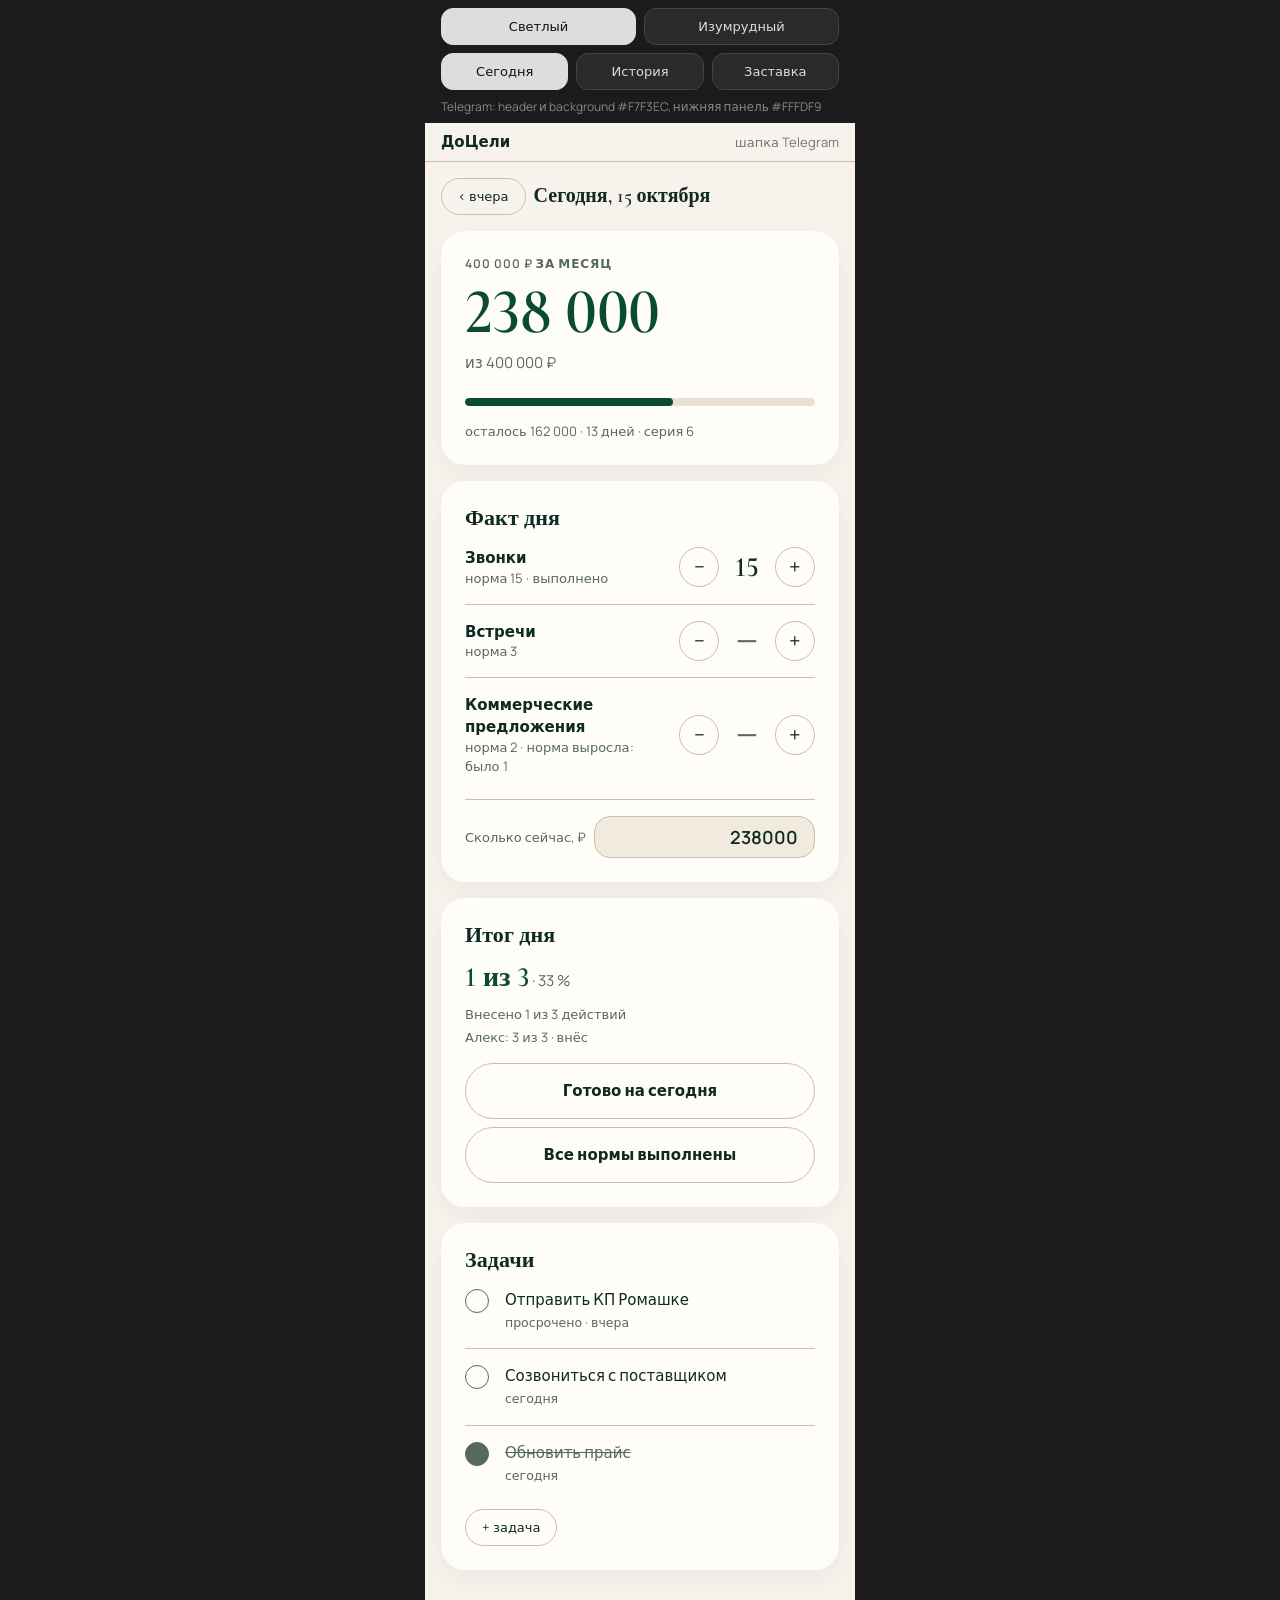
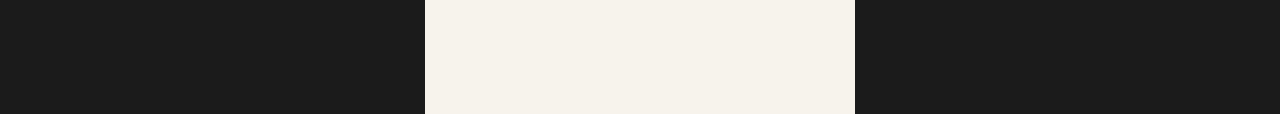
==== dev/design/index.html @ 49426612 "Макет дизайна: Светлый и Изумрудный (dev/design/)" ====
<!doctype html>
<html lang="ru">
<head>
<meta charset="utf-8">
<meta name="viewport" content="width=device-width, initial-scale=1, viewport-fit=cover">
<title>ДоЦели — макеты стиля</title>
<!--
  Цвета Telegram (вызывать при старте приложения; тему Telegram не наследуем):
    Светлый:    setHeaderColor('#F7F3EC');  setBackgroundColor('#F7F3EC');  setBottomBarColor('#FFFDF9');
    Изумрудный: setHeaderColor('#03301F');  setBackgroundColor('#001A11');  setBottomBarColor('#001A11');
    Заставка (оба варианта): setHeaderColor('#03301F'); setBackgroundColor('#03301F');
  (setHeaderColor принимает 'bg_color' / 'secondary_bg_color' или строку #RRGGBB.)

  Перенос в приложение: взять нужный блок [data-theme="…"] из секции THEMES, заменить селектор на :root.
  Шрифты локальные (fonts/*.woff2, font-display: swap), внешних запросов нет.
-->
<style>
/* ===== Шрифты: Cormorant Garamond 500/600 (заголовки, крупные цифры), Manrope 400/600 (остальное) ===== */
@font-face{font-family:"Cormorant Garamond";font-style:normal;font-weight:500 600;font-display:swap;src:url(fonts/cormorant-cyrillic.woff2) format("woff2");unicode-range:U+0301,U+0400-045F,U+0490-0491,U+04B0-04B1,U+2116}
@font-face{font-family:"Cormorant Garamond";font-style:normal;font-weight:500 600;font-display:swap;src:url(fonts/cormorant-latin.woff2) format("woff2");unicode-range:U+0020-007E,U+00A0,U+00B7,U+2013,U+2039,U+2212}
@font-face{font-family:"Manrope";font-style:normal;font-weight:400 600;font-display:swap;src:url(fonts/manrope-cyrillic.woff2) format("woff2");unicode-range:U+0301,U+0400-045F,U+0490-0491,U+04B0-04B1,U+2116}
@font-face{font-family:"Manrope";font-style:normal;font-weight:400 600;font-display:swap;src:url(fonts/manrope-latin.woff2) format("woff2");unicode-range:U+0020-007E,U+00A0,U+00AB,U+00B7,U+00BB,U+2013,U+2014,U+2026,U+2039,U+203A,U+2212}
@font-face{font-family:"Manrope";font-style:normal;font-weight:400 600;font-display:swap;src:url(fonts/manrope-latin-ext.woff2) format("woff2");unicode-range:U+20BD}

/* ===== THEMES: только переменные. Один блок = один вариант ===== */
[data-theme="light"]{
  --bg:#F7F3EC; --bg-image:none;
  --card:#FFFDF9; --card-shadow:0 8px 24px rgba(15,42,32,.05);
  --text:#0F2A20; --muted:#566860;
  --accent:#0B4A33; --accent-image:none;       /* цифры прогресса */
  --btn-bg:#0B4A33; --btn-image:none; --btn-ink:#F7F3EC;
  --line:#CDBFA3; --track:rgba(205,191,163,.45); --bar:#0B4A33; --bar-image:none;
  --soft:#F1EBDF; --skel-a:#EFE9DC; --skel-b:#F9F5EC; --tg-head:#F7F3EC;
}
[data-theme="emerald"]{
  --bg:#001A11; --bg-image:linear-gradient(180deg,#03301F 0%,#001A11 100%);
  --card:#0A3B29; --card-shadow:0 16px 40px rgba(0,0,0,.35);
  --text:#E8DFD3; --muted:rgba(232,223,211,.62);
  --accent:#E8DFD3; --accent-image:linear-gradient(135deg,#E8DFD3,#B8AA8C);
  --btn-bg:#CDBFA3; --btn-image:linear-gradient(135deg,#E8DFD3,#B8AA8C); --btn-ink:#03301F;
  --line:rgba(205,191,163,.2); --track:rgba(205,191,163,.18); --bar:#CDBFA3; --bar-image:linear-gradient(90deg,#E8DFD3,#B8AA8C);
  --soft:rgba(232,223,211,.08); --skel-a:#0A3B29; --skel-b:#12503A; --tg-head:#03301F;
}

/* ===== Общее ===== */
*{box-sizing:border-box;margin:0}
html{background:#1b1b1b}
body{font:400 15px/1.45 Manrope,system-ui,-apple-system,"Segoe UI",Roboto,Arial,sans-serif;color:#ddd;background:#1b1b1b;-webkit-text-size-adjust:100%}
[hidden]{display:none!important}
.sw{display:flex;gap:8px;padding:8px 16px;max-width:430px;margin:0 auto;background:#1b1b1b;flex-wrap:wrap}
.sw button{flex:1 1 0;min-width:0;font:inherit;font-size:13px;padding:8px 6px;border-radius:12px;border:1px solid #444;background:#2a2a2a;color:#ddd;cursor:pointer}
.sw button[aria-pressed="true"]{background:#ddd;color:#111;border-color:#ddd}
.sw-note{max-width:430px;margin:0 auto;padding:0 16px 8px;font-size:12px;color:#888}

.phone{max-width:430px;margin:0 auto;min-height:100vh;position:relative;padding-bottom:104px;color:var(--text);background-color:var(--bg);background-image:var(--bg-image);font-feature-settings:"lnum"}
.phone[data-view="load"]{background-image:linear-gradient(180deg,#03301F 0%,#001A11 100%);background-color:#001A11;color:#E8DFD3}
.tghead{display:flex;align-items:center;justify-content:space-between;padding:8px 16px;background:var(--tg-head);font-size:15px;font-weight:600;border-bottom:1px solid var(--line)}
.phone[data-view="load"] .tghead{background:#03301F;border-color:transparent}
.tghead span{opacity:.6;font-weight:400;font-size:13px}
.wrap{padding:16px 16px 24px}

.card{background:var(--card);border-radius:24px;padding:24px;margin-bottom:16px;box-shadow:var(--card-shadow)}
h2{font:600 22px/1.2 "Cormorant Garamond",Manrope,Georgia,"Times New Roman",serif;letter-spacing:.005em;margin-bottom:8px}
.cap{font-size:12px;letter-spacing:.08em;text-transform:uppercase;color:var(--muted);font-weight:600;margin-bottom:8px}
.muted{color:var(--muted)}
.small{font-size:13px}
.num{font-family:"Cormorant Garamond",Manrope,Georgia,"Times New Roman",serif;font-weight:600;color:var(--accent);background-image:var(--accent-image);-webkit-background-clip:text;background-clip:text;font-variant-numeric:lining-nums}
[data-theme="emerald"] .num{-webkit-text-fill-color:transparent}
.hero{font-size:64px;line-height:1;letter-spacing:-.01em}
.hero-of{margin-top:8px}
.bar{height:8px;border-radius:99px;background:var(--track);overflow:hidden;margin:24px 0 16px}
.bar>i{display:block;height:100%;border-radius:99px;background-color:var(--bar);background-image:var(--bar-image)}

.dateline{display:flex;justify-content:flex-start;align-items:center;gap:8px;margin-bottom:16px}
.dateline b{font:600 20px/1.2 "Cormorant Garamond",Manrope,Georgia,serif}
.pill{font:inherit;font-size:13px;border-radius:99px;padding:8px 16px;border:1px solid var(--line);background:transparent;color:var(--text);cursor:pointer;white-space:nowrap}
.row{display:flex;align-items:center;gap:8px;padding:16px 0;border-top:1px solid var(--line)}
.row:first-of-type{border-top:0;padding-top:8px}
.row-main{flex:1;min-width:0}
.row-main .t{font-weight:600}
.row-val{font:600 28px/1 "Cormorant Garamond",Manrope,Georgia,serif;min-width:40px;text-align:center;font-variant-numeric:lining-nums}
.row-val.empty{color:var(--muted);font-weight:500}
.step{width:40px;height:40px;flex:none;border-radius:99px;border:1px solid var(--line);background:transparent;color:var(--text);font:inherit;font-size:20px;line-height:1;cursor:pointer;touch-action:manipulation}
.norm-ok{border-color:var(--text)}
.field{display:flex;align-items:center;gap:8px;margin-top:8px;padding-top:16px;border-top:1px solid var(--line)}
.field label{flex:none;color:var(--muted);font-size:13px}
.field input{flex:1;min-width:0;font:600 18px Manrope,system-ui,sans-serif;padding:8px 16px;border-radius:16px;border:1px solid var(--line);background:var(--soft);color:var(--text);text-align:right}
.btn{display:block;width:100%;font:inherit;font-weight:600;padding:16px;border-radius:99px;border:0;cursor:pointer;touch-action:manipulation}
.btn.primary{background-color:var(--btn-bg);background-image:var(--btn-image);color:var(--btn-ink)}
.btn.ghost{background:transparent;color:var(--text);border:1px solid var(--line);margin-top:8px}
.state{margin-top:8px}
.task{display:flex;gap:16px;align-items:flex-start;padding:16px 0;border-top:1px solid var(--line)}
.task:first-of-type{border-top:0;padding-top:8px}
.task i{flex:none;width:24px;height:24px;border-radius:99px;border:1.5px solid var(--muted);margin-top:0}
.task.done i{background:var(--muted);border-color:var(--muted)}
.task.done span{text-decoration:line-through;color:var(--muted)}
.undo{display:flex;justify-content:space-between;align-items:center;gap:8px;margin-bottom:16px;padding:8px 8px 8px 24px;border-radius:99px;background:var(--card);box-shadow:var(--card-shadow)}

.savebar{position:fixed;left:0;right:0;bottom:0;padding:16px 16px calc(16px + env(safe-area-inset-bottom,0px));max-width:430px;margin:0 auto;background:linear-gradient(180deg,transparent,var(--bg) 40%)}
.toast{position:fixed;left:50%;bottom:calc(24px + env(safe-area-inset-bottom,0px));transform:translateX(-50%);background-color:var(--btn-bg);background-image:var(--btn-image);color:var(--btn-ink);font-weight:600;padding:16px 24px;border-radius:99px;z-index:9;box-shadow:var(--card-shadow)}

.hist-top{display:flex;justify-content:space-between;align-items:baseline;gap:16px}
.hist-top h2{margin:0}
.res{font-size:13px;font-weight:600;white-space:nowrap}
.hist-num{margin-top:16px;display:flex;align-items:baseline;gap:8px;flex-wrap:wrap}
.hist-num .num{font-size:36px;line-height:1}
.quote{margin-top:16px;padding-top:16px;border-top:1px solid var(--line);font-size:14px;color:var(--muted)}

/* заставка */
.splash{display:flex;flex-direction:column;align-items:center;padding:24px 0 8px}
.splash img{width:min(280px,72vw);height:auto;display:block;mix-blend-mode:lighten;-webkit-mask-image:radial-gradient(circle at 50% 50%,#000 52%,transparent 71%);mask-image:radial-gradient(circle at 50% 50%,#000 52%,transparent 71%)}
.sk{border-radius:12px;background:linear-gradient(90deg,var(--skel-a),var(--skel-b),var(--skel-a));background-size:200% 100%;animation:sh 1.4s linear infinite}
.sk.a{height:16px;width:40%;margin-bottom:24px}
.sk.b{height:56px;width:70%;margin-bottom:24px}
.sk.c{height:8px;width:100%;border-radius:99px;margin-bottom:16px}
.sk.d{height:16px;width:80%}
.sk.r{height:40px;width:100%;margin-bottom:16px}
@keyframes sh{to{background-position:-200% 0}}
@media (prefers-reduced-motion:reduce){.sk{animation:none}}
</style>
</head>
<body>
<div class="sw" id="themeSw" role="group" aria-label="Вариант">
  <button data-t="light" aria-pressed="true">Светлый</button>
  <button data-t="emerald" aria-pressed="false">Изумрудный</button>
</div>
<div class="sw" id="viewSw" role="group" aria-label="Экран" style="padding-top:0">
  <button data-v="today" aria-pressed="true">Сегодня</button>
  <button data-v="history" aria-pressed="false">История</button>
  <button data-v="load" aria-pressed="false">Заставка</button>
</div>
<div class="sw-note" id="tgNote"></div>

<div class="phone" id="phone" data-theme="light" data-view="today">
  <div class="tghead">ДоЦели <span>шапка Telegram</span></div>

  <!-- ===== СЕГОДНЯ (S-10) ===== -->
  <main class="wrap" id="v-today">
    <div class="dateline">
      <button class="pill" type="button">‹ вчера</button>
      <b>Сегодня, 15 октября</b>
    </div>

    <section class="card">
      <div class="cap">400 000 ₽ за месяц</div>
      <div class="num hero">238 000</div>
      <div class="hero-of muted">из 400 000 ₽</div>
      <div class="bar" role="progressbar" aria-valuenow="238000" aria-valuemin="0" aria-valuemax="400000"><i style="width:59.5%"></i></div>
      <div class="small muted">осталось 162 000 · 13 дней · серия 6</div>
    </section>

    <div class="undo" id="undo" hidden><span>Нормы выполнены</span><button class="pill" type="button" id="btnUndo">Отменить</button></div>

    <section class="card">
      <h2>Факт дня</h2>
      <div id="rows"></div>
      <div class="field">
        <label for="sum">Сколько сейчас, ₽</label>
        <input id="sum" inputmode="numeric" value="238000">
      </div>
    </section>

    <section class="card">
      <h2>Итог дня</h2>
      <div><span class="num" style="font-size:28px" id="doneN">1 из 3</span> <span class="muted" id="donePct">· 33 %</span></div>
      <div class="small muted state" id="dayState">Внесено 1 из 3 действий</div>
      <div class="small muted" style="margin-top:4px">Алекс: 3 из 3 · внёс</div>
      <div style="margin-top:16px">
        <button class="btn ghost" type="button" id="btnFinish" style="margin-top:0">Готово на сегодня</button>
        <button class="btn ghost" type="button" id="btnAll">Все нормы выполнены</button>
      </div>
    </section>

    <section class="card">
      <h2>Задачи</h2>
      <div class="task"><i></i><div><span>Отправить КП Ромашке</span><br><small class="muted">просрочено · вчера</small></div></div>
      <div class="task"><i></i><div><span>Созвониться с поставщиком</span><br><small class="muted">сегодня</small></div></div>
      <div class="task done"><i></i><div><span>Обновить прайс</span><br><small class="muted">сегодня</small></div></div>
      <button class="pill" type="button" style="margin-top:8px">+ задача</button>
    </section>
  </main>

  <div class="savebar" id="savebar" hidden>
    <button class="btn primary" type="button" id="btnSave">Сохранить</button>
  </div>
  <div class="toast" id="toast" hidden>Сохранено</div>

  <!-- ===== ИСТОРИЯ (S-30) ===== -->
  <main class="wrap" id="v-history" hidden>
    <section class="card">
      <div class="hist-top"><h2>400 000 ₽ за месяц</h2><span class="res muted">идёт</span></div>
      <div class="small muted">15.09 – 15.10</div>
      <div class="hist-num"><span class="num">238 000</span><span class="muted small">из 400 000 ₽ · 59,5 %</span></div>
    </section>
    <section class="card">
      <div class="hist-top"><h2>250 000 ₽ за месяц</h2><span class="res">Успех</span></div>
      <div class="small muted">15.08 – 14.09</div>
      <div class="hist-num"><span class="num">268 400</span><span class="muted small">из 250 000 ₽ · 107 %</span></div>
      <div class="quote">Какие ошибки: два дня пропустили звонки из-за поездки, догоняли в выходные.</div>
    </section>
    <section class="card">
      <div class="hist-top"><h2>150 000 ₽ за месяц</h2><span class="res muted">Не успех</span></div>
      <div class="small muted">15.07 – 14.08</div>
      <div class="hist-num"><span class="num">121 000</span><span class="muted small">из 150 000 ₽ · 81 %</span></div>
      <div class="quote">Какие ошибки: слишком мало встреч в первой половине, норму подняли поздно.</div>
    </section>
    <section class="card">
      <div class="hist-top"><h2>100 000 ₽ за месяц</h2><span class="res">Успех</span></div>
      <div class="small muted">15.06 – 14.07</div>
      <div class="hist-num"><span class="num">112 500</span><span class="muted small">из 100 000 ₽ · 113 %</span></div>
      <div class="quote">Какие ошибки: не вносили факт по вечерам, часть данных восстанавливали по памяти.</div>
    </section>
  </main>

  <!-- ===== ЗАСТАВКА ===== -->
  <main class="wrap" id="v-load" hidden>
    <div class="splash"><img src="no-reason-logo.webp" width="600" height="600" alt="No Reason"></div>
    <div class="card"><div class="sk a"></div><div class="sk b"></div><div class="sk c"></div><div class="sk d"></div></div>
    <div class="card"><div class="sk a"></div><div class="sk r"></div><div class="sk r"></div><div class="sk r"></div></div>
  </main>
</div>

<script>
(function(){
  var phone=document.getElementById('phone');
  var NOTE={light:'Telegram: header и background #F7F3EC, нижняя панель #FFFDF9',emerald:'Telegram: header #03301F, background и нижняя панель #001A11'};
  function press(root,attr,val){[].forEach.call(root.querySelectorAll('button'),function(b){b.setAttribute('aria-pressed',b.getAttribute(attr)===val?'true':'false')})}
  function setTheme(t){phone.setAttribute('data-theme',t);press(document.getElementById('themeSw'),'data-t',t);document.getElementById('tgNote').textContent=NOTE[t];try{localStorage.setItem('dp2:theme',t)}catch(e){}}
  function setView(v){phone.setAttribute('data-view',v);['today','history','load'].forEach(function(n){document.getElementById('v-'+n).hidden=n!==v});press(document.getElementById('viewSw'),'data-v',v);updateSave()}
  document.getElementById('themeSw').addEventListener('click',function(e){var t=e.target.getAttribute('data-t');if(t)setTheme(t)});
  document.getElementById('viewSw').addEventListener('click',function(e){var v=e.target.getAttribute('data-v');if(v)setView(v)});

  var acts=[{n:'Звонки',norm:15,saved:15,v:15},{n:'Встречи',norm:3,saved:null,v:null},{n:'Коммерческие предложения',norm:2,saved:null,v:null,note:'норма выросла: было 1'}];
  var savedSum='238000',rows=document.getElementById('rows'),sum=document.getElementById('sum'),undoSnap=null,undoT,toastT;
  function dirty(){return acts.some(function(a){return a.v!==a.saved})||sum.value!==savedSum}
  function render(){
    rows.innerHTML='';
    acts.forEach(function(a,i){
      var r=document.createElement('div');r.className='row';
      r.innerHTML='<div class="row-main"><div class="t">'+a.n+'</div><div class="small muted">норма '+a.norm+(a.note?' · '+a.note:'')+(a.v!==null&&a.v>=a.norm?' · выполнено':'')+(a.v!==a.saved?' · не сохранено':'')+'</div></div>'+
        '<button class="step" data-i="'+i+'" data-d="-1" aria-label="Минус">−</button>'+
        '<div class="row-val'+(a.v===null?' empty':'')+'">'+(a.v===null?'—':a.v)+'</div>'+
        '<button class="step" data-i="'+i+'" data-d="1" aria-label="Плюс">+</button>';
      rows.appendChild(r);
    });
    var done=acts.filter(function(a){return a.v!==null&&a.v>=a.norm}).length,entered=acts.filter(function(a){return a.saved!==null}).length;
    document.getElementById('doneN').textContent=done+' из 3';
    document.getElementById('donePct').textContent='· '+Math.round(done/3*100)+' %';
    document.getElementById('dayState').textContent=entered===3?'День внесён ✓':'Внесено '+entered+' из 3 действий';
    updateSave();
  }
  function updateSave(){document.getElementById('savebar').hidden=!dirty()||phone.getAttribute('data-view')!=='today'}
  rows.addEventListener('click',function(e){
    var b=e.target.closest('.step');if(!b)return;
    var a=acts[+b.getAttribute('data-i')],d=+b.getAttribute('data-d');
    if(d<0&&a.v===null)return;
    a.v=Math.max(0,(a.v===null?0:a.v)+d);render();
  });
  sum.addEventListener('input',render);
  function toast(){var t=document.getElementById('toast');t.hidden=false;clearTimeout(toastT);toastT=setTimeout(function(){t.hidden=true},2000)}
  function save(){acts.forEach(function(a){a.saved=a.v});savedSum=sum.value;render();toast()}
  document.getElementById('btnSave').addEventListener('click',save);
  document.getElementById('btnFinish').addEventListener('click',function(){acts.forEach(function(a){if(a.v===null)a.v=0});save()});
  document.getElementById('btnAll').addEventListener('click',function(){
    undoSnap=acts.map(function(a){return{v:a.v,saved:a.saved}});
    acts.forEach(function(a){if(a.v===null||a.v<a.norm)a.v=a.norm});save();
    var u=document.getElementById('undo');u.hidden=false;clearTimeout(undoT);undoT=setTimeout(function(){u.hidden=true;undoSnap=null},10000);
  });
  document.getElementById('btnUndo').addEventListener('click',function(){
    if(!undoSnap)return;acts.forEach(function(a,i){a.v=undoSnap[i].v});undoSnap=null;
    document.getElementById('undo').hidden=true;clearTimeout(undoT);save();
  });

  var t='light';try{t=localStorage.getItem('dp2:theme')||'light'}catch(e){}
  setTheme(t==='emerald'?'emerald':'light');render();
})();
</script>
</body>
</html>
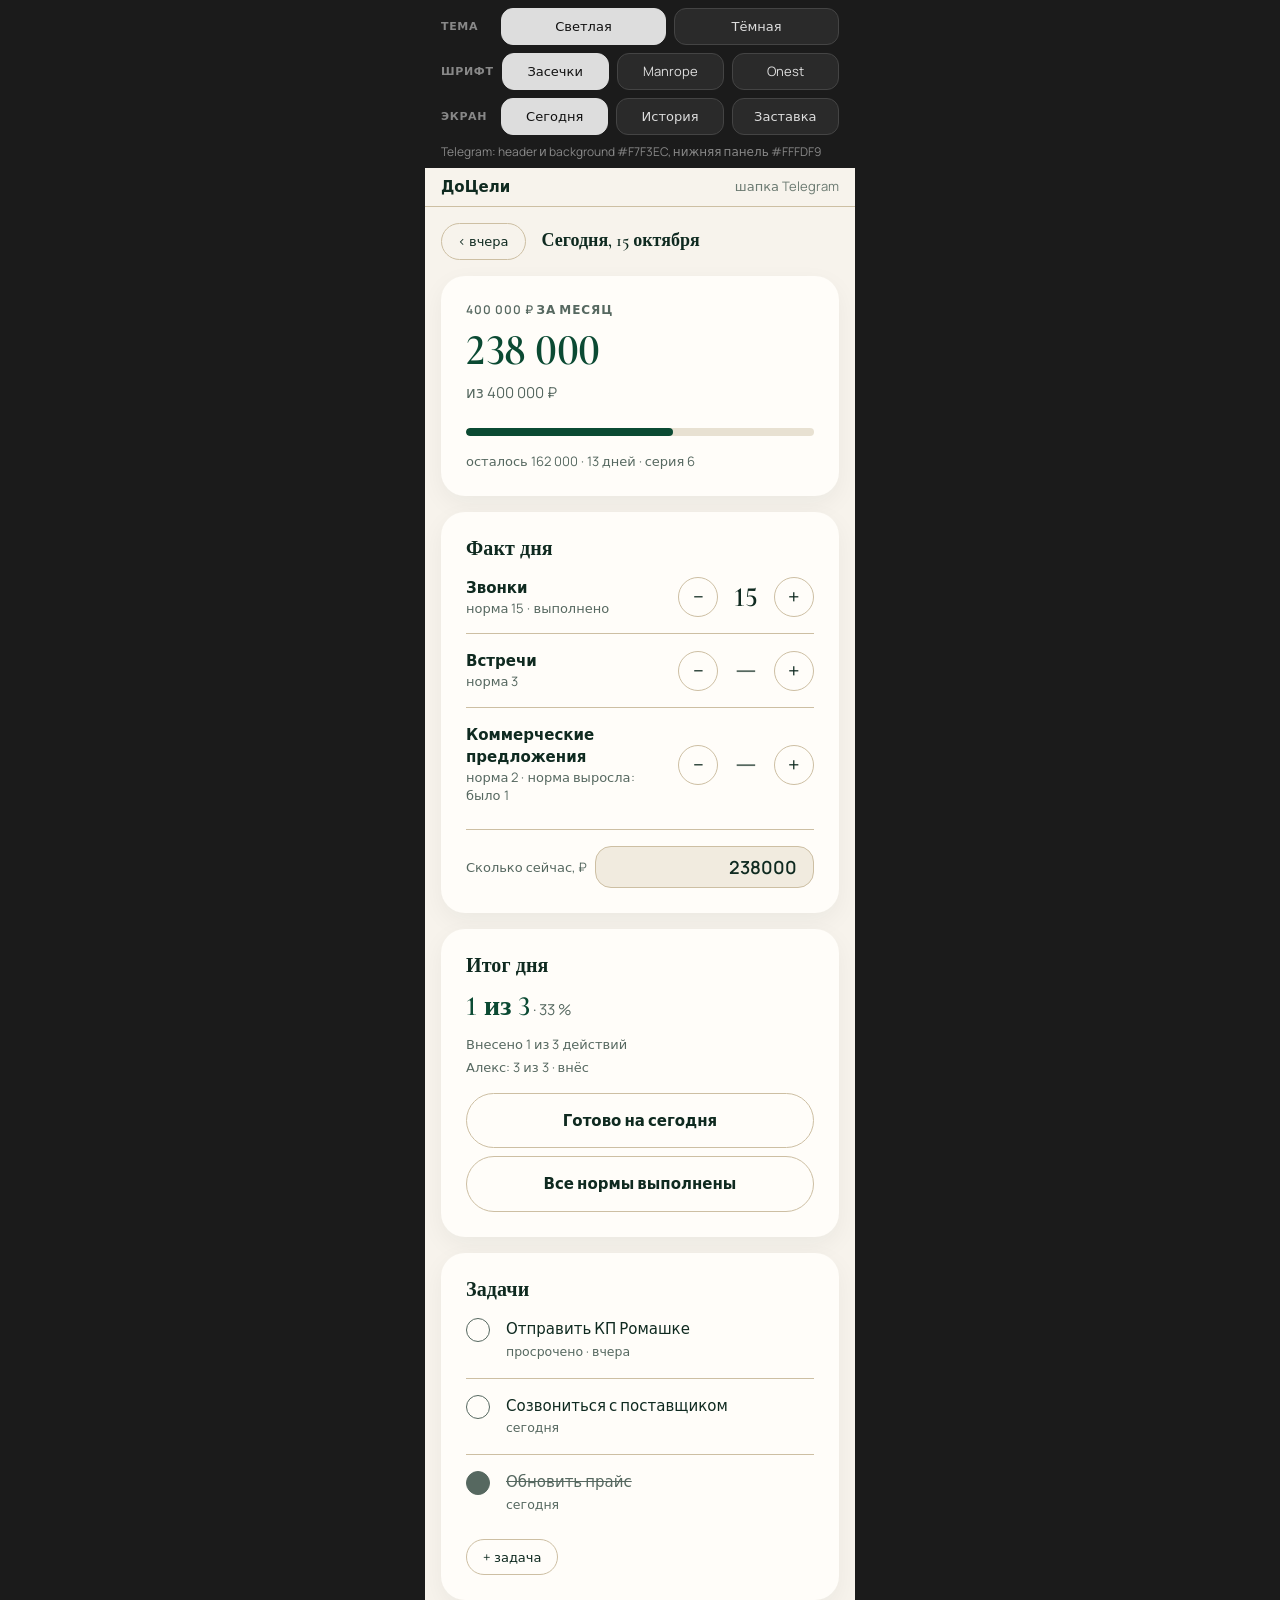
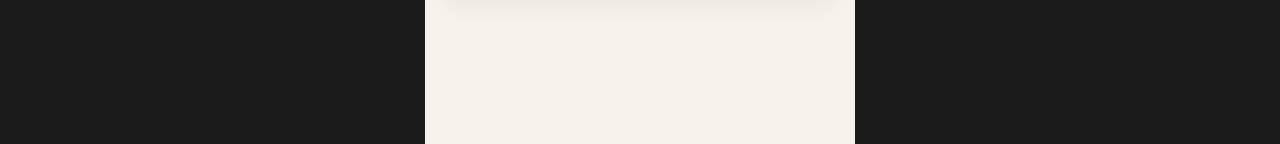
==== commit 42523271: "Макет дизайна v3: светлая и тёмная темы, три шрифта (dev/design/)" ====
--- a/dev/design/index.html
+++ b/dev/design/index.html
@@ -6,112 +6,115 @@
 <title>ДоЦели — макеты стиля</title>
 <!--
   Цвета Telegram (вызывать при старте приложения; тему Telegram не наследуем):
-    Светлый:    setHeaderColor('#F7F3EC');  setBackgroundColor('#F7F3EC');  setBottomBarColor('#FFFDF9');
-    Изумрудный: setHeaderColor('#03301F');  setBackgroundColor('#001A11');  setBottomBarColor('#001A11');
-    Заставка (оба варианта): setHeaderColor('#03301F'); setBackgroundColor('#03301F');
+    Светлая:  setHeaderColor('#F7F3EC');  setBackgroundColor('#F7F3EC');  setBottomBarColor('#FFFDF9');
+    Тёмная:   setHeaderColor('#121614');  setBackgroundColor('#121614');  setBottomBarColor('#1B201D');
+    Заставка: те же цвета, что у выбранной темы.
   (setHeaderColor принимает 'bg_color' / 'secondary_bg_color' или строку #RRGGBB.)
 
-  Перенос в приложение: взять нужный блок [data-theme="…"] из секции THEMES, заменить селектор на :root.
+  Перенос в приложение: блоки [data-theme="…"] и [data-font="…"] из секции THEMES заменить на :root (или на класс на <html>).
   Шрифты локальные (fonts/*.woff2, font-display: swap), внешних запросов нет.
 -->
 <style>
-/* ===== Шрифты: Cormorant Garamond 500/600 (заголовки, крупные цифры), Manrope 400/600 (остальное) ===== */
+/* ===== Шрифты: Cormorant Garamond 500/600, Manrope 400/600, Onest 400/600 (вариативные файлы, по два начертания) ===== */
 @font-face{font-family:"Cormorant Garamond";font-style:normal;font-weight:500 600;font-display:swap;src:url(fonts/cormorant-cyrillic.woff2) format("woff2");unicode-range:U+0301,U+0400-045F,U+0490-0491,U+04B0-04B1,U+2116}
 @font-face{font-family:"Cormorant Garamond";font-style:normal;font-weight:500 600;font-display:swap;src:url(fonts/cormorant-latin.woff2) format("woff2");unicode-range:U+0020-007E,U+00A0,U+00B7,U+2013,U+2039,U+2212}
 @font-face{font-family:"Manrope";font-style:normal;font-weight:400 600;font-display:swap;src:url(fonts/manrope-cyrillic.woff2) format("woff2");unicode-range:U+0301,U+0400-045F,U+0490-0491,U+04B0-04B1,U+2116}
 @font-face{font-family:"Manrope";font-style:normal;font-weight:400 600;font-display:swap;src:url(fonts/manrope-latin.woff2) format("woff2");unicode-range:U+0020-007E,U+00A0,U+00AB,U+00B7,U+00BB,U+2013,U+2014,U+2026,U+2039,U+203A,U+2212}
 @font-face{font-family:"Manrope";font-style:normal;font-weight:400 600;font-display:swap;src:url(fonts/manrope-latin-ext.woff2) format("woff2");unicode-range:U+20BD}
-
-/* ===== THEMES: только переменные. Один блок = один вариант ===== */
+@font-face{font-family:"Onest";font-style:normal;font-weight:400 600;font-display:swap;src:url(fonts/onest-cyrillic.woff2) format("woff2");unicode-range:U+0301,U+0400-045F,U+0490-0491,U+04B0-04B1,U+2116}
+@font-face{font-family:"Onest";font-style:normal;font-weight:400 600;font-display:swap;src:url(fonts/onest-latin.woff2) format("woff2");unicode-range:U+0020-007E,U+00A0,U+00AB,U+00B7,U+00BB,U+2013,U+2014,U+2026,U+2039,U+203A,U+2212}
+@font-face{font-family:"Onest";font-style:normal;font-weight:400 600;font-display:swap;src:url(fonts/onest-latin-ext.woff2) format("woff2");unicode-range:U+20BD}
+
+/* ===== THEMES: только переменные. Один блок = одна тема ===== */
 [data-theme="light"]{
-  --bg:#F7F3EC; --bg-image:none;
-  --card:#FFFDF9; --card-shadow:0 8px 24px rgba(15,42,32,.05);
+  --bg:#F7F3EC; --card:#FFFDF9; --card-shadow:0 8px 24px rgba(15,42,32,.05); --card-border:transparent;
   --text:#0F2A20; --muted:#566860;
-  --accent:#0B4A33; --accent-image:none;       /* цифры прогресса */
-  --btn-bg:#0B4A33; --btn-image:none; --btn-ink:#F7F3EC;
-  --line:#CDBFA3; --track:rgba(205,191,163,.45); --bar:#0B4A33; --bar-image:none;
+  --accent:#0B4A33;                              /* цифры прогресса */
+  --btn-bg:#0B4A33; --btn-ink:#F7F3EC;           /* главная кнопка */
+  --line:#CDBFA3; --track:rgba(205,191,163,.45); --bar:#0B4A33;
   --soft:#F1EBDF; --skel-a:#EFE9DC; --skel-b:#F9F5EC; --tg-head:#F7F3EC;
 }
-[data-theme="emerald"]{
-  --bg:#001A11; --bg-image:linear-gradient(180deg,#03301F 0%,#001A11 100%);
-  --card:#0A3B29; --card-shadow:0 16px 40px rgba(0,0,0,.35);
-  --text:#E8DFD3; --muted:rgba(232,223,211,.62);
-  --accent:#E8DFD3; --accent-image:linear-gradient(135deg,#E8DFD3,#B8AA8C);
-  --btn-bg:#CDBFA3; --btn-image:linear-gradient(135deg,#E8DFD3,#B8AA8C); --btn-ink:#03301F;
-  --line:rgba(205,191,163,.2); --track:rgba(205,191,163,.18); --bar:#CDBFA3; --bar-image:linear-gradient(90deg,#E8DFD3,#B8AA8C);
-  --soft:rgba(232,223,211,.08); --skel-a:#0A3B29; --skel-b:#12503A; --tg-head:#03301F;
+[data-theme="dark"]{
+  --bg:#121614; --card:#1B201D; --card-shadow:none; --card-border:rgba(236,230,220,.07);
+  --text:#ECE6DC; --muted:rgba(236,230,220,.6);
+  --accent:#E0D3B8;
+  --btn-bg:#E0D3B8; --btn-ink:#121614;
+  --line:rgba(236,230,220,.1); --track:#2A302C; --bar:#E0D3B8;
+  --soft:#232824; --skel-a:#1B201D; --skel-b:#272E2A; --tg-head:#121614;
 }
+/* ===== Шрифты: размеры крупных элементов; остальные размеры одинаковы во всех вариантах ===== */
+[data-font="serif"]{--f-disp:"Cormorant Garamond",Manrope,Georgia,"Times New Roman",serif;--f-body:Manrope,system-ui,-apple-system,"Segoe UI",Roboto,Arial,sans-serif;--hero:44px;--hero-w:600;--h:20px;--date:18px}
+[data-font="manrope"]{--f-disp:Manrope,system-ui,-apple-system,"Segoe UI",Roboto,Arial,sans-serif;--f-body:Manrope,system-ui,-apple-system,"Segoe UI",Roboto,Arial,sans-serif;--hero:40px;--hero-w:600;--h:20px;--date:18px}
+[data-font="onest"]{--f-disp:Onest,system-ui,-apple-system,"Segoe UI",Roboto,Arial,sans-serif;--f-body:Onest,system-ui,-apple-system,"Segoe UI",Roboto,Arial,sans-serif;--hero:40px;--hero-w:600;--h:20px;--date:18px}
 
 /* ===== Общее ===== */
 *{box-sizing:border-box;margin:0}
 html{background:#1b1b1b}
-body{font:400 15px/1.45 Manrope,system-ui,-apple-system,"Segoe UI",Roboto,Arial,sans-serif;color:#ddd;background:#1b1b1b;-webkit-text-size-adjust:100%}
+body{font:400 15px/1.45 Manrope,system-ui,sans-serif;color:#ddd;background:#1b1b1b;-webkit-text-size-adjust:100%}
 [hidden]{display:none!important}
-.sw{display:flex;gap:8px;padding:8px 16px;max-width:430px;margin:0 auto;background:#1b1b1b;flex-wrap:wrap}
+.sw{display:flex;gap:8px;padding:8px 16px 0;max-width:430px;margin:0 auto;background:#1b1b1b;flex-wrap:wrap;align-items:center}
+.sw b{flex:0 0 52px;font-size:11px;font-weight:600;color:#888;text-transform:uppercase;letter-spacing:.06em}
 .sw button{flex:1 1 0;min-width:0;font:inherit;font-size:13px;padding:8px 6px;border-radius:12px;border:1px solid #444;background:#2a2a2a;color:#ddd;cursor:pointer}
 .sw button[aria-pressed="true"]{background:#ddd;color:#111;border-color:#ddd}
-.sw-note{max-width:430px;margin:0 auto;padding:0 16px 8px;font-size:12px;color:#888}
-
-.phone{max-width:430px;margin:0 auto;min-height:100vh;position:relative;padding-bottom:104px;color:var(--text);background-color:var(--bg);background-image:var(--bg-image);font-feature-settings:"lnum"}
-.phone[data-view="load"]{background-image:linear-gradient(180deg,#03301F 0%,#001A11 100%);background-color:#001A11;color:#E8DFD3}
+.sw-note{max-width:430px;margin:0 auto;padding:8px 16px;font-size:12px;color:#888}
+
+.phone{max-width:430px;margin:0 auto;min-height:100vh;position:relative;padding-bottom:104px;color:var(--text);background:var(--bg);font-family:var(--f-body);font-feature-settings:"lnum"}
 .tghead{display:flex;align-items:center;justify-content:space-between;padding:8px 16px;background:var(--tg-head);font-size:15px;font-weight:600;border-bottom:1px solid var(--line)}
-.phone[data-view="load"] .tghead{background:#03301F;border-color:transparent}
+.phone[data-view="load"] .tghead{display:none}
 .tghead span{opacity:.6;font-weight:400;font-size:13px}
 .wrap{padding:16px 16px 24px}
 
-.card{background:var(--card);border-radius:24px;padding:24px;margin-bottom:16px;box-shadow:var(--card-shadow)}
-h2{font:600 22px/1.2 "Cormorant Garamond",Manrope,Georgia,"Times New Roman",serif;letter-spacing:.005em;margin-bottom:8px}
+.card{background:var(--card);border:1px solid var(--card-border);border-radius:24px;padding:24px;margin-bottom:16px;box-shadow:var(--card-shadow)}
+h2{font:600 var(--h)/1.2 var(--f-disp);letter-spacing:.005em;margin-bottom:8px;overflow-wrap:anywhere}
 .cap{font-size:12px;letter-spacing:.08em;text-transform:uppercase;color:var(--muted);font-weight:600;margin-bottom:8px}
 .muted{color:var(--muted)}
 .small{font-size:13px}
-.num{font-family:"Cormorant Garamond",Manrope,Georgia,"Times New Roman",serif;font-weight:600;color:var(--accent);background-image:var(--accent-image);-webkit-background-clip:text;background-clip:text;font-variant-numeric:lining-nums}
-[data-theme="emerald"] .num{-webkit-text-fill-color:transparent}
-.hero{font-size:64px;line-height:1;letter-spacing:-.01em}
+.num{font-family:var(--f-disp);font-weight:var(--hero-w);color:var(--accent);font-variant-numeric:lining-nums}
+.hero{font-size:var(--hero);line-height:1.1;letter-spacing:-.01em}
 .hero-of{margin-top:8px}
 .bar{height:8px;border-radius:99px;background:var(--track);overflow:hidden;margin:24px 0 16px}
-.bar>i{display:block;height:100%;border-radius:99px;background-color:var(--bar);background-image:var(--bar-image)}
-
-.dateline{display:flex;justify-content:flex-start;align-items:center;gap:8px;margin-bottom:16px}
-.dateline b{font:600 20px/1.2 "Cormorant Garamond",Manrope,Georgia,serif}
+.bar>i{display:block;height:100%;border-radius:99px;background:var(--bar)}
+
+.dateline{display:flex;align-items:center;gap:16px;margin-bottom:16px}
+.dateline b{font:600 var(--date)/1.2 var(--f-disp);min-width:0}
 .pill{font:inherit;font-size:13px;border-radius:99px;padding:8px 16px;border:1px solid var(--line);background:transparent;color:var(--text);cursor:pointer;white-space:nowrap}
 .row{display:flex;align-items:center;gap:8px;padding:16px 0;border-top:1px solid var(--line)}
 .row:first-of-type{border-top:0;padding-top:8px}
 .row-main{flex:1;min-width:0}
 .row-main .t{font-weight:600}
-.row-val{font:600 28px/1 "Cormorant Garamond",Manrope,Georgia,serif;min-width:40px;text-align:center;font-variant-numeric:lining-nums}
-.row-val.empty{color:var(--muted);font-weight:500}
+.row-val{font:600 28px/1 var(--f-disp);min-width:40px;text-align:center;font-variant-numeric:lining-nums}
+.row-val.empty{color:var(--muted);font-weight:400}
 .step{width:40px;height:40px;flex:none;border-radius:99px;border:1px solid var(--line);background:transparent;color:var(--text);font:inherit;font-size:20px;line-height:1;cursor:pointer;touch-action:manipulation}
-.norm-ok{border-color:var(--text)}
 .field{display:flex;align-items:center;gap:8px;margin-top:8px;padding-top:16px;border-top:1px solid var(--line)}
 .field label{flex:none;color:var(--muted);font-size:13px}
-.field input{flex:1;min-width:0;font:600 18px Manrope,system-ui,sans-serif;padding:8px 16px;border-radius:16px;border:1px solid var(--line);background:var(--soft);color:var(--text);text-align:right}
+.field input{flex:1;min-width:0;font:600 18px var(--f-body);padding:8px 16px;border-radius:16px;border:1px solid var(--line);background:var(--soft);color:var(--text);text-align:right}
 .btn{display:block;width:100%;font:inherit;font-weight:600;padding:16px;border-radius:99px;border:0;cursor:pointer;touch-action:manipulation}
-.btn.primary{background-color:var(--btn-bg);background-image:var(--btn-image);color:var(--btn-ink)}
+.btn.primary{background:var(--btn-bg);color:var(--btn-ink)}
 .btn.ghost{background:transparent;color:var(--text);border:1px solid var(--line);margin-top:8px}
 .state{margin-top:8px}
 .task{display:flex;gap:16px;align-items:flex-start;padding:16px 0;border-top:1px solid var(--line)}
 .task:first-of-type{border-top:0;padding-top:8px}
-.task i{flex:none;width:24px;height:24px;border-radius:99px;border:1.5px solid var(--muted);margin-top:0}
+.task i{flex:none;width:24px;height:24px;border-radius:99px;border:1.5px solid var(--muted)}
 .task.done i{background:var(--muted);border-color:var(--muted)}
 .task.done span{text-decoration:line-through;color:var(--muted)}
-.undo{display:flex;justify-content:space-between;align-items:center;gap:8px;margin-bottom:16px;padding:8px 8px 8px 24px;border-radius:99px;background:var(--card);box-shadow:var(--card-shadow)}
+.undo{display:flex;justify-content:space-between;align-items:center;gap:8px;margin-bottom:16px;padding:8px 8px 8px 24px;border-radius:99px;background:var(--card);border:1px solid var(--card-border);box-shadow:var(--card-shadow)}
 
 .savebar{position:fixed;left:0;right:0;bottom:0;padding:16px 16px calc(16px + env(safe-area-inset-bottom,0px));max-width:430px;margin:0 auto;background:linear-gradient(180deg,transparent,var(--bg) 40%)}
-.toast{position:fixed;left:50%;bottom:calc(24px + env(safe-area-inset-bottom,0px));transform:translateX(-50%);background-color:var(--btn-bg);background-image:var(--btn-image);color:var(--btn-ink);font-weight:600;padding:16px 24px;border-radius:99px;z-index:9;box-shadow:var(--card-shadow)}
+.toast{position:fixed;left:50%;bottom:calc(24px + env(safe-area-inset-bottom,0px));transform:translateX(-50%);background:var(--btn-bg);color:var(--btn-ink);font-weight:600;padding:16px 24px;border-radius:99px;z-index:9;box-shadow:var(--card-shadow)}
 
 .hist-top{display:flex;justify-content:space-between;align-items:baseline;gap:16px}
-.hist-top h2{margin:0}
+.hist-top h2{margin:0;min-width:0}
 .res{font-size:13px;font-weight:600;white-space:nowrap}
 .hist-num{margin-top:16px;display:flex;align-items:baseline;gap:8px;flex-wrap:wrap}
-.hist-num .num{font-size:36px;line-height:1}
+.hist-num .num{font-size:var(--hero);line-height:1}
 .quote{margin-top:16px;padding-top:16px;border-top:1px solid var(--line);font-size:14px;color:var(--muted)}
 
 /* заставка */
-.splash{display:flex;flex-direction:column;align-items:center;padding:24px 0 8px}
-.splash img{width:min(280px,72vw);height:auto;display:block;mix-blend-mode:lighten;-webkit-mask-image:radial-gradient(circle at 50% 50%,#000 52%,transparent 71%);mask-image:radial-gradient(circle at 50% 50%,#000 52%,transparent 71%)}
+.splash{display:flex;flex-direction:column;align-items:center;padding:32px 0 24px}
+.splash img{width:180px;height:auto;display:block}
 .sk{border-radius:12px;background:linear-gradient(90deg,var(--skel-a),var(--skel-b),var(--skel-a));background-size:200% 100%;animation:sh 1.4s linear infinite}
 .sk.a{height:16px;width:40%;margin-bottom:24px}
-.sk.b{height:56px;width:70%;margin-bottom:24px}
+.sk.b{height:var(--hero);width:60%;margin-bottom:24px}
 .sk.c{height:8px;width:100%;border-radius:99px;margin-bottom:16px}
 .sk.d{height:16px;width:80%}
 .sk.r{height:40px;width:100%;margin-bottom:16px}
@@ -120,18 +123,23 @@
 </style>
 </head>
 <body>
-<div class="sw" id="themeSw" role="group" aria-label="Вариант">
-  <button data-t="light" aria-pressed="true">Светлый</button>
-  <button data-t="emerald" aria-pressed="false">Изумрудный</button>
-</div>
-<div class="sw" id="viewSw" role="group" aria-label="Экран" style="padding-top:0">
+<div class="sw" id="themeSw" role="group" aria-label="Тема"><b>Тема</b>
+  <button data-t="light" aria-pressed="true">Светлая</button>
+  <button data-t="dark" aria-pressed="false">Тёмная</button>
+</div>
+<div class="sw" id="fontSw" role="group" aria-label="Шрифт"><b>Шрифт</b>
+  <button data-f="serif" aria-pressed="true">Засечки</button>
+  <button data-f="manrope" aria-pressed="false">Manrope</button>
+  <button data-f="onest" aria-pressed="false">Onest</button>
+</div>
+<div class="sw" id="viewSw" role="group" aria-label="Экран"><b>Экран</b>
   <button data-v="today" aria-pressed="true">Сегодня</button>
   <button data-v="history" aria-pressed="false">История</button>
   <button data-v="load" aria-pressed="false">Заставка</button>
 </div>
 <div class="sw-note" id="tgNote"></div>
 
-<div class="phone" id="phone" data-theme="light" data-view="today">
+<div class="phone" id="phone" data-theme="light" data-font="serif" data-view="today">
   <div class="tghead">ДоЦели <span>шапка Telegram</span></div>
 
   <!-- ===== СЕГОДНЯ (S-10) ===== -->
@@ -214,7 +222,7 @@
 
   <!-- ===== ЗАСТАВКА ===== -->
   <main class="wrap" id="v-load" hidden>
-    <div class="splash"><img src="no-reason-logo.webp" width="600" height="600" alt="No Reason"></div>
+    <div class="splash"><img id="logo" src="no-reason-logo-emerald.webp" width="600" height="507" alt="No Reason"></div>
     <div class="card"><div class="sk a"></div><div class="sk b"></div><div class="sk c"></div><div class="sk d"></div></div>
     <div class="card"><div class="sk a"></div><div class="sk r"></div><div class="sk r"></div><div class="sk r"></div></div>
   </main>
@@ -223,11 +231,15 @@
 <script>
 (function(){
   var phone=document.getElementById('phone');
-  var NOTE={light:'Telegram: header и background #F7F3EC, нижняя панель #FFFDF9',emerald:'Telegram: header #03301F, background и нижняя панель #001A11'};
-  function press(root,attr,val){[].forEach.call(root.querySelectorAll('button'),function(b){b.setAttribute('aria-pressed',b.getAttribute(attr)===val?'true':'false')})}
-  function setTheme(t){phone.setAttribute('data-theme',t);press(document.getElementById('themeSw'),'data-t',t);document.getElementById('tgNote').textContent=NOTE[t];try{localStorage.setItem('dp2:theme',t)}catch(e){}}
-  function setView(v){phone.setAttribute('data-view',v);['today','history','load'].forEach(function(n){document.getElementById('v-'+n).hidden=n!==v});press(document.getElementById('viewSw'),'data-v',v);updateSave()}
+  var NOTE={light:'Telegram: header и background #F7F3EC, нижняя панель #FFFDF9',dark:'Telegram: header и background #121614, нижняя панель #1B201D'};
+  function press(id,attr,val){[].forEach.call(document.getElementById(id).querySelectorAll('button'),function(b){b.setAttribute('aria-pressed',b.getAttribute(attr)===val?'true':'false')})}
+  function save(k,v){try{localStorage.setItem('dp3:'+k,v)}catch(e){}}
+  function load(k,ok,def){try{var v=localStorage.getItem('dp3:'+k);return ok.indexOf(v)>-1?v:def}catch(e){return def}}
+  function setTheme(t){phone.setAttribute('data-theme',t);press('themeSw','data-t',t);document.getElementById('tgNote').textContent=NOTE[t];document.getElementById('logo').src='no-reason-logo-'+(t==='dark'?'champagne':'emerald')+'.webp';save('theme',t)}
+  function setFont(f){phone.setAttribute('data-font',f);press('fontSw','data-f',f);save('font',f)}
+  function setView(v){phone.setAttribute('data-view',v);['today','history','load'].forEach(function(n){document.getElementById('v-'+n).hidden=n!==v});press('viewSw','data-v',v);updateSave()}
   document.getElementById('themeSw').addEventListener('click',function(e){var t=e.target.getAttribute('data-t');if(t)setTheme(t)});
+  document.getElementById('fontSw').addEventListener('click',function(e){var f=e.target.getAttribute('data-f');if(f)setFont(f)});
   document.getElementById('viewSw').addEventListener('click',function(e){var v=e.target.getAttribute('data-v');if(v)setView(v)});
 
   var acts=[{n:'Звонки',norm:15,saved:15,v:15},{n:'Встречи',norm:3,saved:null,v:null},{n:'Коммерческие предложения',norm:2,saved:null,v:null,note:'норма выросла: было 1'}];
@@ -258,21 +270,20 @@
   });
   sum.addEventListener('input',render);
   function toast(){var t=document.getElementById('toast');t.hidden=false;clearTimeout(toastT);toastT=setTimeout(function(){t.hidden=true},2000)}
-  function save(){acts.forEach(function(a){a.saved=a.v});savedSum=sum.value;render();toast()}
-  document.getElementById('btnSave').addEventListener('click',save);
-  document.getElementById('btnFinish').addEventListener('click',function(){acts.forEach(function(a){if(a.v===null)a.v=0});save()});
+  function saveDay(){acts.forEach(function(a){a.saved=a.v});savedSum=sum.value;render();toast()}
+  document.getElementById('btnSave').addEventListener('click',saveDay);
+  document.getElementById('btnFinish').addEventListener('click',function(){acts.forEach(function(a){if(a.v===null)a.v=0});saveDay()});
   document.getElementById('btnAll').addEventListener('click',function(){
     undoSnap=acts.map(function(a){return{v:a.v,saved:a.saved}});
-    acts.forEach(function(a){if(a.v===null||a.v<a.norm)a.v=a.norm});save();
+    acts.forEach(function(a){if(a.v===null||a.v<a.norm)a.v=a.norm});saveDay();
     var u=document.getElementById('undo');u.hidden=false;clearTimeout(undoT);undoT=setTimeout(function(){u.hidden=true;undoSnap=null},10000);
   });
   document.getElementById('btnUndo').addEventListener('click',function(){
     if(!undoSnap)return;acts.forEach(function(a,i){a.v=undoSnap[i].v});undoSnap=null;
-    document.getElementById('undo').hidden=true;clearTimeout(undoT);save();
+    document.getElementById('undo').hidden=true;clearTimeout(undoT);saveDay();
   });
 
-  var t='light';try{t=localStorage.getItem('dp2:theme')||'light'}catch(e){}
-  setTheme(t==='emerald'?'emerald':'light');render();
+  setTheme(load('theme',['light','dark'],'light'));setFont(load('font',['serif','manrope','onest'],'serif'));render();
 })();
 </script>
 </body>
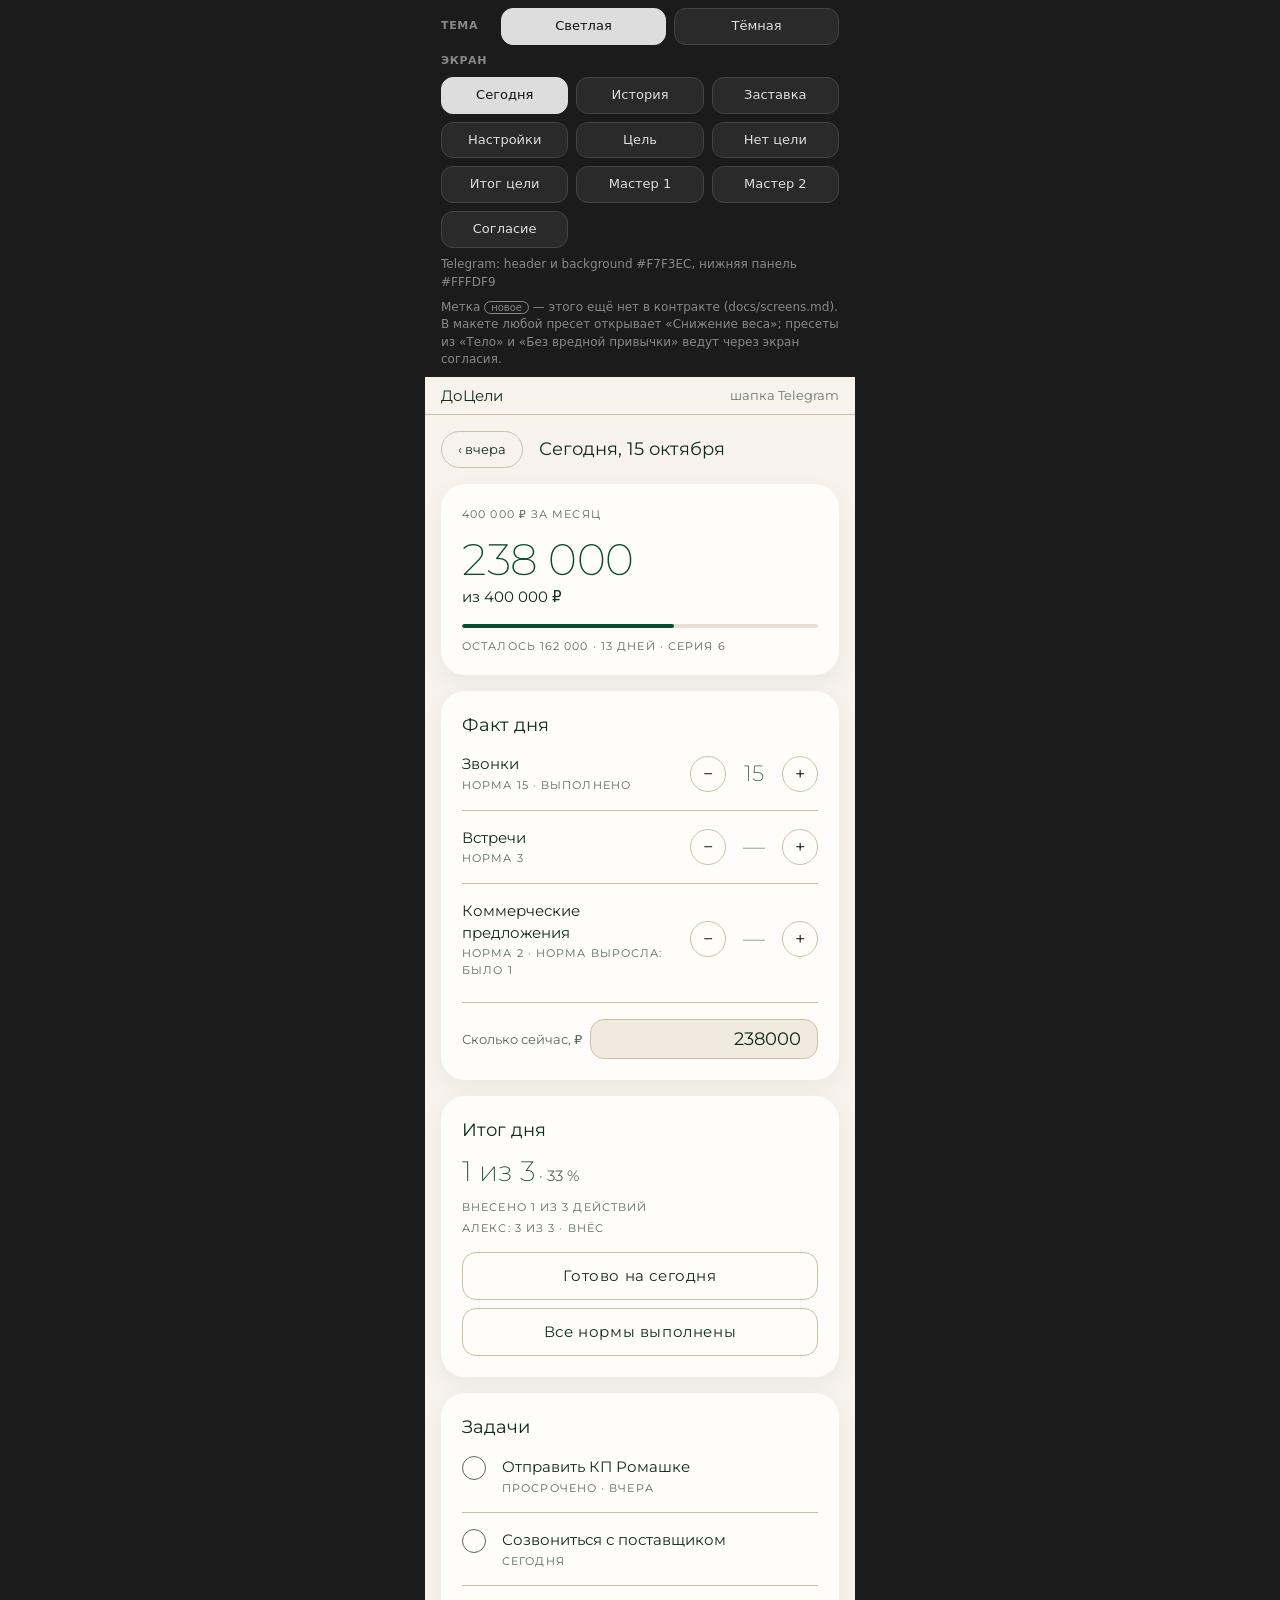
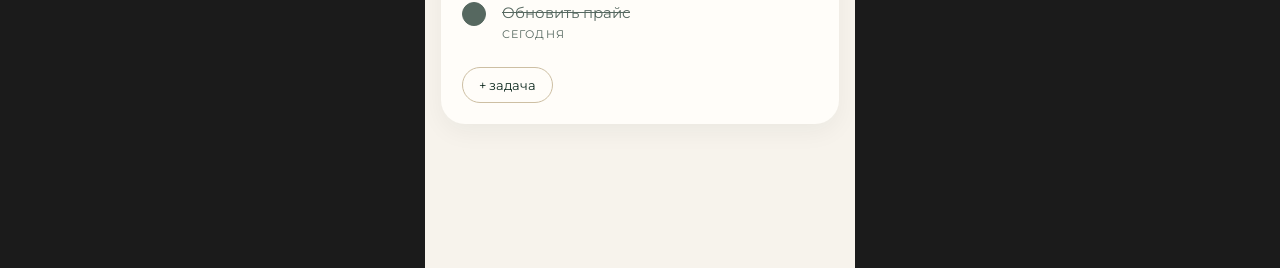
==== commit ba6a8997: "Макет дизайна v5: Montserrat, новые экраны, метки «новое» (dev/design/)" ====
--- a/dev/design/index.html
+++ b/dev/design/index.html
@@ -11,19 +11,15 @@
     Заставка: те же цвета, что у выбранной темы.
   (setHeaderColor принимает 'bg_color' / 'secondary_bg_color' или строку #RRGGBB.)
 
-  Перенос в приложение: блоки [data-theme="…"] и [data-font="…"] из секции THEMES заменить на :root (или на класс на <html>).
+  Шрифт один: Montserrat (вариативный, 200–400, кириллица + латиница), цифры и заголовки 200/400 — как в fonts.html, вариант 2.
+  Перенос в приложение: блоки [data-theme="…"] из секции THEMES заменить на :root (или на класс на <html>); тема «Авто» берёт Telegram.WebApp.colorScheme.
   Шрифты локальные (fonts/*.woff2, font-display: swap), внешних запросов нет.
+  Метка «новое» — то, чего ещё нет в docs/screens.md (в приложение метки не переносить).
 -->
 <style>
-/* ===== Шрифты: Cormorant Garamond 500/600, Manrope 400/600, Onest 400/600 (вариативные файлы, по два начертания) ===== */
-@font-face{font-family:"Cormorant Garamond";font-style:normal;font-weight:500 600;font-display:swap;src:url(fonts/cormorant-cyrillic.woff2) format("woff2");unicode-range:U+0301,U+0400-045F,U+0490-0491,U+04B0-04B1,U+2116}
-@font-face{font-family:"Cormorant Garamond";font-style:normal;font-weight:500 600;font-display:swap;src:url(fonts/cormorant-latin.woff2) format("woff2");unicode-range:U+0020-007E,U+00A0,U+00B7,U+2013,U+2039,U+2212}
-@font-face{font-family:"Manrope";font-style:normal;font-weight:400 600;font-display:swap;src:url(fonts/manrope-cyrillic.woff2) format("woff2");unicode-range:U+0301,U+0400-045F,U+0490-0491,U+04B0-04B1,U+2116}
-@font-face{font-family:"Manrope";font-style:normal;font-weight:400 600;font-display:swap;src:url(fonts/manrope-latin.woff2) format("woff2");unicode-range:U+0020-007E,U+00A0,U+00AB,U+00B7,U+00BB,U+2013,U+2014,U+2026,U+2039,U+203A,U+2212}
-@font-face{font-family:"Manrope";font-style:normal;font-weight:400 600;font-display:swap;src:url(fonts/manrope-latin-ext.woff2) format("woff2");unicode-range:U+20BD}
-@font-face{font-family:"Onest";font-style:normal;font-weight:400 600;font-display:swap;src:url(fonts/onest-cyrillic.woff2) format("woff2");unicode-range:U+0301,U+0400-045F,U+0490-0491,U+04B0-04B1,U+2116}
-@font-face{font-family:"Onest";font-style:normal;font-weight:400 600;font-display:swap;src:url(fonts/onest-latin.woff2) format("woff2");unicode-range:U+0020-007E,U+00A0,U+00AB,U+00B7,U+00BB,U+2013,U+2014,U+2026,U+2039,U+203A,U+2212}
-@font-face{font-family:"Onest";font-style:normal;font-weight:400 600;font-display:swap;src:url(fonts/onest-latin-ext.woff2) format("woff2");unicode-range:U+20BD}
+/* ===== Шрифт: Montserrat 200–400, два файла (кириллица 23,8 КБ + латиница 38,0 КБ = 61,8 КБ) ===== */
+@font-face{font-family:"Montserrat";font-style:normal;font-weight:200 400;font-display:swap;src:url(fonts/montserrat-cyrillic.woff2) format("woff2");unicode-range:U+0301,U+0400-045F,U+0490-0491,U+04B0-04B1,U+2116}
+@font-face{font-family:"Montserrat";font-style:normal;font-weight:200 400;font-display:swap;src:url(fonts/montserrat-latin.woff2) format("woff2");unicode-range:U+0000-00FF,U+0131,U+0152-0153,U+02BB-02BC,U+02C6,U+02DA,U+02DC,U+0304,U+0308,U+0329,U+2000-206F,U+20AC,U+2122,U+2191,U+2193,U+2212,U+2215,U+FEFF,U+FFFD}
 
 /* ===== THEMES: только переменные. Один блок = одна тема ===== */
 [data-theme="light"]{
@@ -42,76 +38,128 @@
   --line:rgba(236,230,220,.1); --track:#2A302C; --bar:#E0D3B8;
   --soft:#232824; --skel-a:#1B201D; --skel-b:#272E2A; --tg-head:#121614;
 }
-/* ===== Шрифты: размеры крупных элементов; остальные размеры одинаковы во всех вариантах ===== */
-[data-font="serif"]{--f-disp:"Cormorant Garamond",Manrope,Georgia,"Times New Roman",serif;--f-body:Manrope,system-ui,-apple-system,"Segoe UI",Roboto,Arial,sans-serif;--hero:44px;--hero-w:600;--h:20px;--date:18px}
-[data-font="manrope"]{--f-disp:Manrope,system-ui,-apple-system,"Segoe UI",Roboto,Arial,sans-serif;--f-body:Manrope,system-ui,-apple-system,"Segoe UI",Roboto,Arial,sans-serif;--hero:40px;--hero-w:600;--h:20px;--date:18px}
-[data-font="onest"]{--f-disp:Onest,system-ui,-apple-system,"Segoe UI",Roboto,Arial,sans-serif;--f-body:Onest,system-ui,-apple-system,"Segoe UI",Roboto,Arial,sans-serif;--hero:40px;--hero-w:600;--h:20px;--date:18px}
 
 /* ===== Общее ===== */
 *{box-sizing:border-box;margin:0}
 html{background:#1b1b1b}
-body{font:400 15px/1.45 Manrope,system-ui,sans-serif;color:#ddd;background:#1b1b1b;-webkit-text-size-adjust:100%}
+body{font:400 15px/1.45 system-ui,-apple-system,"Segoe UI",Roboto,Arial,sans-serif;color:#ddd;background:#1b1b1b;-webkit-text-size-adjust:100%;overflow-x:hidden}
 [hidden]{display:none!important}
 .sw{display:flex;gap:8px;padding:8px 16px 0;max-width:430px;margin:0 auto;background:#1b1b1b;flex-wrap:wrap;align-items:center}
 .sw b{flex:0 0 52px;font-size:11px;font-weight:600;color:#888;text-transform:uppercase;letter-spacing:.06em}
 .sw button{flex:1 1 0;min-width:0;font:inherit;font-size:13px;padding:8px 6px;border-radius:12px;border:1px solid #444;background:#2a2a2a;color:#ddd;cursor:pointer}
+#viewSw{display:grid;grid-template-columns:repeat(3,1fr)}
+#viewSw b{grid-column:1/-1}
+#viewSw button{padding:8px 4px}
 .sw button[aria-pressed="true"]{background:#ddd;color:#111;border-color:#ddd}
 .sw-note{max-width:430px;margin:0 auto;padding:8px 16px;font-size:12px;color:#888}
 
-.phone{max-width:430px;margin:0 auto;min-height:100vh;position:relative;padding-bottom:104px;color:var(--text);background:var(--bg);font-family:var(--f-body);font-feature-settings:"lnum"}
-.tghead{display:flex;align-items:center;justify-content:space-between;padding:8px 16px;background:var(--tg-head);font-size:15px;font-weight:600;border-bottom:1px solid var(--line)}
+.phone{--f-disp:Montserrat,system-ui,-apple-system,"Segoe UI",Roboto,Arial,sans-serif;--f-body:var(--f-disp);--hero:44px;--hero-w:200;--h:18px;--date:18px;
+  max-width:430px;margin:0 auto;min-height:100vh;position:relative;padding-bottom:104px;color:var(--text);background:var(--bg);font-family:var(--f-body);font-weight:400;font-feature-settings:"lnum";overflow-x:hidden}
+.tghead{display:flex;align-items:center;justify-content:space-between;padding:8px 16px;background:var(--tg-head);font-size:15px;font-weight:400;border-bottom:1px solid var(--line)}
 .phone[data-view="load"] .tghead{display:none}
 .tghead span{opacity:.6;font-weight:400;font-size:13px}
 .wrap{padding:16px 16px 24px}
 
-.card{background:var(--card);border:1px solid var(--card-border);border-radius:24px;padding:24px;margin-bottom:16px;box-shadow:var(--card-shadow)}
-h2{font:600 var(--h)/1.2 var(--f-disp);letter-spacing:.005em;margin-bottom:8px;overflow-wrap:anywhere}
-.cap{font-size:12px;letter-spacing:.08em;text-transform:uppercase;color:var(--muted);font-weight:600;margin-bottom:8px}
+.card{background:var(--card);border:1px solid var(--card-border);border-radius:24px;padding:22px 20px 20px;margin-bottom:16px;box-shadow:var(--card-shadow)}
+h2{font:400 var(--h)/1.3 var(--f-disp);margin-bottom:8px;overflow-wrap:anywhere}
+.cap{font-size:11px;line-height:1.3;letter-spacing:.1em;text-transform:uppercase;color:var(--muted);font-weight:400;margin-bottom:8px}
+.stats,.sub{font-size:11px;letter-spacing:.1em;text-transform:uppercase;color:var(--muted);line-height:1.5}
+.sub{margin-top:2px}
 .muted{color:var(--muted)}
-.small{font-size:13px}
+.small{font-size:13px;line-height:1.5}
 .num{font-family:var(--f-disp);font-weight:var(--hero-w);color:var(--accent);font-variant-numeric:lining-nums}
-.hero{font-size:var(--hero);line-height:1.1;letter-spacing:-.01em}
-.hero-of{margin-top:8px}
-.bar{height:8px;border-radius:99px;background:var(--track);overflow:hidden;margin:24px 0 16px}
-.bar>i{display:block;height:100%;border-radius:99px;background:var(--bar)}
+.hero{font-size:var(--hero);line-height:1.1;letter-spacing:-.01em;margin-top:14px}
+.hero-of{margin-top:2px}
+.bar{height:4px;border-radius:2px;background:var(--track);overflow:hidden;margin:16px 0 10px}
+.bar>i{display:block;height:100%;border-radius:2px;background:var(--bar)}
 
 .dateline{display:flex;align-items:center;gap:16px;margin-bottom:16px}
-.dateline b{font:600 var(--date)/1.2 var(--f-disp);min-width:0}
+.dateline b{font:400 var(--date)/1.2 var(--f-disp);min-width:0}
 .pill{font:inherit;font-size:13px;border-radius:99px;padding:8px 16px;border:1px solid var(--line);background:transparent;color:var(--text);cursor:pointer;white-space:nowrap}
-.row{display:flex;align-items:center;gap:8px;padding:16px 0;border-top:1px solid var(--line)}
+.row{display:flex;align-items:center;gap:12px;padding:16px 0;border-top:1px solid var(--line)}
 .row:first-of-type{border-top:0;padding-top:8px}
 .row-main{flex:1;min-width:0}
-.row-main .t{font-weight:600}
-.row-val{font:600 28px/1 var(--f-disp);min-width:40px;text-align:center;font-variant-numeric:lining-nums}
-.row-val.empty{color:var(--muted);font-weight:400}
-.step{width:40px;height:40px;flex:none;border-radius:99px;border:1px solid var(--line);background:transparent;color:var(--text);font:inherit;font-size:20px;line-height:1;cursor:pointer;touch-action:manipulation}
+.row-main .t{font-weight:400}
+.row-val{font:200 22px/1 var(--f-disp);color:var(--accent);min-width:32px;text-align:center;font-variant-numeric:lining-nums}
+.row-val.empty{color:var(--muted)}
+.step{width:36px;height:36px;flex:none;border-radius:50%;border:1px solid var(--line);background:transparent;color:var(--text);font:400 18px/1 var(--f-body);display:flex;align-items:center;justify-content:center;padding:0;cursor:pointer;touch-action:manipulation}
 .field{display:flex;align-items:center;gap:8px;margin-top:8px;padding-top:16px;border-top:1px solid var(--line)}
 .field label{flex:none;color:var(--muted);font-size:13px}
-.field input{flex:1;min-width:0;font:600 18px var(--f-body);padding:8px 16px;border-radius:16px;border:1px solid var(--line);background:var(--soft);color:var(--text);text-align:right}
-.btn{display:block;width:100%;font:inherit;font-weight:600;padding:16px;border-radius:99px;border:0;cursor:pointer;touch-action:manipulation}
+.field input{flex:1;min-width:0;font:400 18px var(--f-body);padding:8px 16px;border-radius:14px;border:1px solid var(--line);background:var(--soft);color:var(--text);text-align:right}
+.btn{display:flex;align-items:center;justify-content:center;width:100%;min-height:48px;font:400 15px/1.2 var(--f-body);letter-spacing:.04em;padding:12px 16px;border-radius:14px;border:0;cursor:pointer;touch-action:manipulation;text-align:center}
 .btn.primary{background:var(--btn-bg);color:var(--btn-ink)}
 .btn.ghost{background:transparent;color:var(--text);border:1px solid var(--line);margin-top:8px}
+.btn[disabled]{opacity:.35;cursor:default}
 .state{margin-top:8px}
 .task{display:flex;gap:16px;align-items:flex-start;padding:16px 0;border-top:1px solid var(--line)}
 .task:first-of-type{border-top:0;padding-top:8px}
 .task i{flex:none;width:24px;height:24px;border-radius:99px;border:1.5px solid var(--muted)}
 .task.done i{background:var(--muted);border-color:var(--muted)}
 .task.done span{text-decoration:line-through;color:var(--muted)}
+.task>div{min-width:0}
 .undo{display:flex;justify-content:space-between;align-items:center;gap:8px;margin-bottom:16px;padding:8px 8px 8px 24px;border-radius:99px;background:var(--card);border:1px solid var(--card-border);box-shadow:var(--card-shadow)}
 
 .savebar{position:fixed;left:0;right:0;bottom:0;padding:16px 16px calc(16px + env(safe-area-inset-bottom,0px));max-width:430px;margin:0 auto;background:linear-gradient(180deg,transparent,var(--bg) 40%)}
-.toast{position:fixed;left:50%;bottom:calc(24px + env(safe-area-inset-bottom,0px));transform:translateX(-50%);background:var(--btn-bg);color:var(--btn-ink);font-weight:600;padding:16px 24px;border-radius:99px;z-index:9;box-shadow:var(--card-shadow)}
+.toast{position:fixed;left:50%;bottom:calc(24px + env(safe-area-inset-bottom,0px));transform:translateX(-50%);background:var(--btn-bg);color:var(--btn-ink);font-weight:400;padding:16px 24px;border-radius:99px;z-index:9;box-shadow:var(--card-shadow)}
 
 .hist-top{display:flex;justify-content:space-between;align-items:baseline;gap:16px}
 .hist-top h2{margin:0;min-width:0}
-.res{font-size:13px;font-weight:600;white-space:nowrap}
+.res{font-size:13px;font-weight:400;white-space:nowrap}
 .hist-num{margin-top:16px;display:flex;align-items:baseline;gap:8px;flex-wrap:wrap}
 .hist-num .num{font-size:var(--hero);line-height:1}
 .quote{margin-top:16px;padding-top:16px;border-top:1px solid var(--line);font-size:14px;color:var(--muted)}
 
+/* метка «новое»: пока нет в docs/screens.md */
+.new{display:inline-block;vertical-align:middle;margin-left:8px;padding:1px 7px;border:1px solid var(--accent);border-radius:99px;color:var(--accent);font:400 10px/1.5 var(--f-body);letter-spacing:.06em;text-transform:none;white-space:nowrap}
+
+/* списки, формы, сегменты */
+.li{display:flex;align-items:center;justify-content:space-between;gap:12px;padding:16px 0;border-top:1px solid var(--line)}
+.li:first-child{border-top:0;padding-top:4px}
+.li .arr{color:var(--muted);font-size:18px}
+.seg{display:flex;gap:8px;margin-top:12px}
+.seg button{flex:1 1 0;min-width:0;font:400 13px/1.2 var(--f-body);padding:10px 4px;border-radius:12px;border:1px solid var(--line);background:transparent;color:var(--text);cursor:pointer}
+.seg button[aria-pressed="true"]{background:var(--btn-bg);color:var(--btn-ink);border-color:var(--btn-bg)}
+.fld{margin-top:16px}
+.fld:first-of-type{margin-top:0}
+.fld>.cap{margin-bottom:6px}
+.in{display:block;width:100%;min-width:0;font:400 16px/1.3 var(--f-body);padding:12px 16px;border-radius:14px;border:1px solid var(--line);background:var(--soft);color:var(--text)}
+.in[disabled]{opacity:.6}
+textarea.in{resize:vertical;min-height:64px}
+.two{display:grid;grid-template-columns:1fr 1fr;gap:12px}
+.hint{font-size:12px;line-height:1.4;color:var(--muted);margin-top:6px}
+.note{padding:14px 16px;border-radius:14px;background:var(--soft);font-size:13px;line-height:1.5}
+.linkbtn{display:inline-block;padding:8px 0;border:0;background:none;color:var(--accent);font:400 15px/1.3 var(--f-body);text-decoration:underline;text-underline-offset:3px;cursor:pointer}
+.gap{margin-top:16px}
+.center{text-align:center}
+.pad{padding:24px 0 8px}
+
+/* пресеты */
+.group{margin:24px 0 8px}
+.group:first-of-type{margin-top:8px}
+.preset{display:flex;align-items:center;justify-content:space-between;gap:12px;width:100%;text-align:left;padding:14px 18px;border-radius:18px;border:1px solid var(--line);background:var(--card);color:var(--text);font:400 15px/1.3 var(--f-body);cursor:pointer;margin-bottom:8px}
+.preset>span{min-width:0}
+.preset small{display:block;margin-top:3px;font-size:12px;color:var(--muted)}
+.preset .arr{color:var(--muted);font-size:18px;flex:none}
+.foot{margin-top:24px;font-size:12px;line-height:1.5;color:var(--muted)}
+
+/* мастер M-2 */
+details.why{margin-top:16px;border-top:1px solid var(--line);padding-top:12px}
+details.why summary{list-style:none;cursor:pointer;display:flex;align-items:center;justify-content:space-between;gap:12px;font-size:15px}
+details.why summary::-webkit-details-marker{display:none}
+details.why summary::after{content:"+";font-size:20px;color:var(--muted);flex:none}
+details.why[open] summary::after{content:"−"}
+details.why p{margin-top:10px;font-size:13px;line-height:1.55;color:var(--muted)}
+.chk{display:flex;align-items:flex-start;gap:12px;padding:10px 0}
+.chk input{appearance:none;-webkit-appearance:none;flex:none;width:24px;height:24px;margin:0;border-radius:7px;border:1.5px solid var(--muted);background:transparent;cursor:pointer;display:grid;place-content:center}
+.chk input:checked{background:var(--btn-bg);border-color:var(--btn-bg)}
+.chk input:checked::after{content:"";width:10px;height:5px;border-left:2px solid var(--btn-ink);border-bottom:2px solid var(--btn-ink);transform:rotate(-45deg) translate(1px,-1px)}
+.chk span{min-width:0;font-size:14px;line-height:1.45}
+.chk a{color:var(--accent);text-underline-offset:3px}
+.chk.on input{border-color:var(--accent)}
+
 /* заставка */
 .splash{display:flex;flex-direction:column;align-items:center;padding:32px 0 24px}
-.splash img{width:180px;height:auto;display:block}
+.splash svg{width:200px;height:auto;display:block;color:var(--accent)}
 .sk{border-radius:12px;background:linear-gradient(90deg,var(--skel-a),var(--skel-b),var(--skel-a));background-size:200% 100%;animation:sh 1.4s linear infinite}
 .sk.a{height:16px;width:40%;margin-bottom:24px}
 .sk.b{height:var(--hero);width:60%;margin-bottom:24px}
@@ -127,19 +175,22 @@
   <button data-t="light" aria-pressed="true">Светлая</button>
   <button data-t="dark" aria-pressed="false">Тёмная</button>
 </div>
-<div class="sw" id="fontSw" role="group" aria-label="Шрифт"><b>Шрифт</b>
-  <button data-f="serif" aria-pressed="true">Засечки</button>
-  <button data-f="manrope" aria-pressed="false">Manrope</button>
-  <button data-f="onest" aria-pressed="false">Onest</button>
-</div>
 <div class="sw" id="viewSw" role="group" aria-label="Экран"><b>Экран</b>
   <button data-v="today" aria-pressed="true">Сегодня</button>
   <button data-v="history" aria-pressed="false">История</button>
   <button data-v="load" aria-pressed="false">Заставка</button>
+  <button data-v="settings" aria-pressed="false">Настройки</button>
+  <button data-v="goal" aria-pressed="false">Цель</button>
+  <button data-v="nogoal" aria-pressed="false">Нет цели</button>
+  <button data-v="summary" aria-pressed="false">Итог цели</button>
+  <button data-v="m1" aria-pressed="false">Мастер 1</button>
+  <button data-v="m2" aria-pressed="false">Мастер 2</button>
+  <button data-v="consent" aria-pressed="false">Согласие</button>
 </div>
 <div class="sw-note" id="tgNote"></div>
-
-<div class="phone" id="phone" data-theme="light" data-font="serif" data-view="today">
+<div class="sw-note" style="padding-top:0">Метка <span style="border:1px solid #888;border-radius:99px;padding:0 6px;font-size:10px">новое</span> — этого ещё нет в контракте (docs/screens.md). В макете любой пресет открывает «Снижение веса»; пресеты из «Тело» и «Без вредной привычки» ведут через экран согласия.</div>
+
+<div class="phone" id="phone" data-theme="light" data-view="today">
   <div class="tghead">ДоЦели <span>шапка Telegram</span></div>
 
   <!-- ===== СЕГОДНЯ (S-10) ===== -->
@@ -150,11 +201,11 @@
     </div>
 
     <section class="card">
-      <div class="cap">400 000 ₽ за месяц</div>
+      <div class="cap" style="margin-bottom:0">400 000 ₽ за месяц</div>
       <div class="num hero">238 000</div>
-      <div class="hero-of muted">из 400 000 ₽</div>
+      <div class="hero-of">из 400 000 ₽</div>
       <div class="bar" role="progressbar" aria-valuenow="238000" aria-valuemin="0" aria-valuemax="400000"><i style="width:59.5%"></i></div>
-      <div class="small muted">осталось 162 000 · 13 дней · серия 6</div>
+      <div class="stats">осталось 162 000 · 13 дней · серия 6</div>
     </section>
 
     <div class="undo" id="undo" hidden><span>Нормы выполнены</span><button class="pill" type="button" id="btnUndo">Отменить</button></div>
@@ -171,8 +222,8 @@
     <section class="card">
       <h2>Итог дня</h2>
       <div><span class="num" style="font-size:28px" id="doneN">1 из 3</span> <span class="muted" id="donePct">· 33 %</span></div>
-      <div class="small muted state" id="dayState">Внесено 1 из 3 действий</div>
-      <div class="small muted" style="margin-top:4px">Алекс: 3 из 3 · внёс</div>
+      <div class="stats state" id="dayState">Внесено 1 из 3 действий</div>
+      <div class="stats" style="margin-top:4px">Алекс: 3 из 3 · внёс</div>
       <div style="margin-top:16px">
         <button class="btn ghost" type="button" id="btnFinish" style="margin-top:0">Готово на сегодня</button>
         <button class="btn ghost" type="button" id="btnAll">Все нормы выполнены</button>
@@ -181,9 +232,9 @@
 
     <section class="card">
       <h2>Задачи</h2>
-      <div class="task"><i></i><div><span>Отправить КП Ромашке</span><br><small class="muted">просрочено · вчера</small></div></div>
-      <div class="task"><i></i><div><span>Созвониться с поставщиком</span><br><small class="muted">сегодня</small></div></div>
-      <div class="task done"><i></i><div><span>Обновить прайс</span><br><small class="muted">сегодня</small></div></div>
+      <div class="task"><i></i><div><span>Отправить КП Ромашке</span><div class="sub">просрочено · вчера</div></div></div>
+      <div class="task"><i></i><div><span>Созвониться с поставщиком</span><div class="sub">сегодня</div></div></div>
+      <div class="task done"><i></i><div><span>Обновить прайс</span><div class="sub">сегодня</div></div></div>
       <button class="pill" type="button" style="margin-top:8px">+ задача</button>
     </section>
   </main>
@@ -197,24 +248,24 @@
   <main class="wrap" id="v-history" hidden>
     <section class="card">
       <div class="hist-top"><h2>400 000 ₽ за месяц</h2><span class="res muted">идёт</span></div>
-      <div class="small muted">15.09 – 15.10</div>
+      <div class="stats">15.09 – 15.10</div>
       <div class="hist-num"><span class="num">238 000</span><span class="muted small">из 400 000 ₽ · 59,5 %</span></div>
     </section>
     <section class="card">
       <div class="hist-top"><h2>250 000 ₽ за месяц</h2><span class="res">Успех</span></div>
-      <div class="small muted">15.08 – 14.09</div>
+      <div class="stats">15.08 – 14.09</div>
       <div class="hist-num"><span class="num">268 400</span><span class="muted small">из 250 000 ₽ · 107 %</span></div>
       <div class="quote">Какие ошибки: два дня пропустили звонки из-за поездки, догоняли в выходные.</div>
     </section>
     <section class="card">
       <div class="hist-top"><h2>150 000 ₽ за месяц</h2><span class="res muted">Не успех</span></div>
-      <div class="small muted">15.07 – 14.08</div>
+      <div class="stats">15.07 – 14.08</div>
       <div class="hist-num"><span class="num">121 000</span><span class="muted small">из 150 000 ₽ · 81 %</span></div>
       <div class="quote">Какие ошибки: слишком мало встреч в первой половине, норму подняли поздно.</div>
     </section>
     <section class="card">
       <div class="hist-top"><h2>100 000 ₽ за месяц</h2><span class="res">Успех</span></div>
-      <div class="small muted">15.06 – 14.07</div>
+      <div class="stats">15.06 – 14.07</div>
       <div class="hist-num"><span class="num">112 500</span><span class="muted small">из 100 000 ₽ · 113 %</span></div>
       <div class="quote">Какие ошибки: не вносили факт по вечерам, часть данных восстанавливали по памяти.</div>
     </section>
@@ -222,26 +273,225 @@
 
   <!-- ===== ЗАСТАВКА ===== -->
   <main class="wrap" id="v-load" hidden>
-    <div class="splash"><img id="logo" src="no-reason-logo-emerald.webp" width="600" height="507" alt="No Reason"></div>
+    <div class="splash" role="img" aria-label="No Reason"><svg xmlns="http://www.w3.org/2000/svg" viewBox="141.5 208.3 797 663.4" fill="currentColor"><path d="M793.21,372.51l-30.64-15.12c-10.22-5.03-20.38-10.15-30.75-14.95c-10.35-4.81-20.88-9.33-31.74-13.03 c-10.84-3.7-22.03-6.59-33.47-7.95c-5.72-0.67-11.49-0.99-17.25-0.8c-5.74,0.18-11.55,0.76-17.18,2.04 c-11.26,2.49-22.09,6.65-32.16,12.22c-10.04,5.61-19.26,12.8-26.77,21.54c-5.54,6.42-10.04,13.72-13.34,21.51 c0.39-2.64,0.75-5.28,1.07-7.93c1.57-13.21,2.28-26.59,1.11-39.91c-0.6-6.65-1.65-13.29-3.48-19.75 c-1.79-6.46-4.42-12.75-7.76-18.54c-6.59-11.66-15.06-22.2-24.73-31.44c-9.72-9.23-20.88-16.87-32.69-23.1 c-11.8-6.29-24.23-11.29-36.83-15.6c-12.6-4.33-25.4-7.97-38.17-11.57l0,0l-6.28-1.77l4.35,4.89 c7.33,8.24,14.12,16.96,19.06,26.7c4.99,9.71,8.08,20.31,10.16,31.12c2.09,10.82,3.3,21.85,4.32,32.9 c0.53,5.53,0.85,11.04,1.51,16.68c0.67,5.6,1.66,11.16,2.99,16.64c2.67,10.97,6.71,21.57,11.74,31.63 c5.03,10.07,11,19.62,17.52,28.73c0.54,0.76,1.1,1.49,1.65,2.25c-13.79-11.36-27.91-19.24-42.04-23.43 c-29.26-8.69-60.61-2.21-81.64,3.41c-8.48,2.27-17.01,4.87-25.27,7.38c-17.36,5.29-35.3,10.75-53.47,13.34l-6.86,0.98l6.38,2.69 c16.66,7.01,31.64,18.08,46.12,28.78c15.29,11.3,31.11,22.98,49.1,30.1c13.17,5.21,27.21,7.84,41.26,7.84 c10.98,0,21.97-1.6,32.56-4.82c7.02-2.14,13.88-4.98,20.5-7.74c2.96-1.23,5.98-2.48,9.03-3.67c-3.76,2.66-7.43,5.44-10.97,8.41 c-7.07,5.95-13.72,12.45-19.59,19.66c-5.87,7.19-10.91,15.11-14.83,23.56c-3.93,8.45-6.68,17.42-8.43,26.53 c-3.51,18.29-3.03,36.9-2.05,55.14c0.96,18.27,2.38,36.48,0.87,54.5l-0.6,7.08l4.17-5.75c11.9-16.39,26.87-30.44,43.63-41.86 c4.18-2.87,8.47-5.6,12.83-8.23c4.35-2.63,8.83-5.24,13.13-8.11c8.6-5.72,16.88-11.99,24.32-19.29c1.86-1.82,3.66-3.72,5.37-5.71 c0.42-0.5,0.86-0.99,1.27-1.5l1.18-1.58l2.36-3.16c0.73-1.09,1.4-2.22,2.1-3.32c0.67-1.12,1.44-2.19,2.01-3.37l1.81-3.48 c0.29-0.58,0.62-1.15,0.89-1.75l0.78-1.8c4.23-9.54,6.96-19.71,8.16-30.05c1.07-9.36,0.89-18.88-0.69-28.18 c23.28,42.66,90.82,65.35,114.33,72.11c29.32,8.43,57.32,17.62,77.72,37.23l8.52,8.19l-5.5-10.46 c-7.49-14.25-12.92-29.79-18.17-44.81c-1.97-5.64-4.01-11.46-6.13-17.15c-6.76-18.13-16.69-41.12-33.69-58.09 c-14.6-14.58-34.54-25.18-59.34-31.57c11.76-1.36,23.37-4.18,34.38-8.61c7.65-3.07,14.99-6.91,21.92-11.34 c3.47-2.22,6.84-4.58,10.11-7.05c3.28-2.45,6.44-5.07,9.63-7.42c12.92-9.51,27.14-17.34,42.32-22.4 c15.14-5.06,31.35-7.2,47.13-4.99l11.75,1.65L793.21,372.51z M574.77,357.78c7.44-8.46,16.52-15.39,26.41-20.77 c9.9-5.37,20.56-9.38,31.56-11.73c5.48-1.21,11.07-1.72,16.7-1.86c5.62-0.15,11.25,0.2,16.83,0.9 c11.18,1.4,22.14,4.31,32.81,8.03c10.68,3.72,21.07,8.27,31.33,13.12c10.26,4.84,20.4,10.03,30.58,15.13l5.45,2.74 c-5.93-1.18-11.96-1.95-17.99-2.42c-10-0.7-20.06-0.48-30.05,0.39c-10,0.83-19.9,2.55-29.7,4.68 c-9.79,2.16-19.47,4.83-28.99,7.94c-9.51,3.18-18.86,6.78-28.05,10.77c-9.18,4.01-18.23,8.32-26.99,13.18 c-8.77,4.83-17.34,10.03-25.6,15.67c-7.5,5.22-14.78,10.77-21.6,16.84c0.22-1.35,0.44-2.71,0.71-4.06c0.36-1.75,0.7-3.5,1.1-5.25 c0.51-2.25,1.06-4.49,1.63-6.72c8.29-11.08,18.33-20.71,29.19-29.15c5.93-4.56,12.1-8.81,18.52-12.63 c6.41-3.85,13.02-7.34,19.85-10.35c13.61-6.1,28.14-10.13,42.95-12.12c14.82-1.95,29.94-1.88,44.83,0.32 c-14.72-3.19-30.01-3.95-45.06-2.3c-15.06,1.6-29.88,5.6-43.75,11.76c-13.83,6.21-26.83,14.21-38.57,23.76 c-10.61,8.63-20.22,18.63-27.77,30c1.16-4.46,2.46-8.88,3.99-13.22c2.36-6.75,5.09-13.37,8.35-19.73 c0.45-0.86,0.92-1.72,1.4-2.57c2.86,1.51,6.5,0.81,8.55-1.83l9.13-11.79c1.45-1.88,1.76-4.29,1.04-6.39 c2.2-1.32,4.45-2.57,6.7-3.8c7.25-3.82,14.77-7.12,22.47-9.89c7.69-2.81,15.57-5.09,23.57-6.87c8.01-1.73,16.14-2.99,24.4-3.49 c-8.26-0.49-16.6,0.11-24.78,1.54c-8.19,1.4-16.24,3.61-24.06,6.43c-7.8,2.87-15.4,6.32-22.56,10.56 c-2.19,1.29-4.33,2.67-6.43,4.13c-0.41-0.65-0.92-1.25-1.56-1.75l-0.12-0.1c-2.96-2.29-7.25-1.75-9.55,1.21l-9.13,11.79 c-2.12,2.74-1.78,6.6,0.61,8.98c-0.52,0.96-1.04,1.92-1.54,2.89c-3.35,6.43-6.19,13.11-8.65,19.92 c-2.42,6.82-4.6,13.73-6.37,20.75c-1.53,6.09-2.86,12.25-3.91,18.47c-1,0.95-1.99,1.77-3,2.5c0.47-3.12,0.95-6.24,1.38-9.36 c0.49-4.14,1.04-8.28,1.49-12.43c0.2-2.14,0.4-4.27,0.58-6.41c0.3-1.29,0.62-2.58,0.91-3.87c1.7-7.55,3.25-15.15,4.57-22.79 C561.91,375.95,567.44,366.09,574.77,357.78z M520.92,435.42c-1.15-1.69-2.3-3.38-3.45-5.07c-2.96-14.05-6.02-28.08-9.3-42.06 c-0.84-3.62-1.7-7.24-2.57-10.85c1.13,2.53,2.24,5.07,3.31,7.62c2.87,6.89,5.54,13.86,8.02,20.9c2.45,7.05,4.72,14.16,6.75,21.34 c1.25,4.47,2.39,8.97,3.4,13.49C525,439.12,522.92,437.19,520.92,435.42z M535.85,445.06c-0.64-4.38-1.31-8.74-2-13.1 c-0.85-5.67-1.72-11.34-2.49-17.01c-0.71-5.68-1.31-11.36-1.68-17.05l-0.23-4.27l-0.03-1.08c1.24-0.13,2.38-0.58,3.34-1.29 c1.56,9.28,2.8,18.61,3.64,27.99c0.83,8.62,1.32,17.27,1.48,25.93C537.22,445.18,536.54,445.14,535.85,445.06z M543.2,444.24 c0.27-4.66,0.45-9.32,0.6-13.97c0.32-9.18,0.46-18.34,0.82-27.49c0.38-9.15,0.92-18.28,1.77-27.38 c0.42-4.39,0.87-8.79,1.49-13.16c1.22,0.03,2.39-0.27,3.42-0.82c0.94,11,1.16,22.08,0.99,33.14c-0.04,5.47-0.26,10.94-0.55,16.41 c-1.31,5.78-2.71,11.54-4.17,17.28l-2.52,9.62l-1.29,4.8C543.6,443.18,543.41,443.71,543.2,444.24z M545.41,443.1l1.31-4.8 l2.54-9.63c0.63-2.43,1.23-4.87,1.83-7.3c-0.24,3.53-0.53,7.05-0.78,10.58c-0.31,3.19-0.6,6.38-0.89,9.57 c-1.37,0.97-2.75,1.75-4.16,2.33C545.32,443.6,545.35,443.34,545.41,443.1z M455.54,224.84c12.55,4.11,24.88,8.89,36.59,14.93 c11.69,6.05,22.68,13.46,32.28,22.44c9.57,9.01,17.97,19.31,24.53,30.72c3.32,5.68,5.9,11.69,7.69,18.01 c1.8,6.31,2.85,12.83,3.46,19.38c1.18,13.12,0.51,26.39-1.01,39.51c-1.22,10.36-3,20.65-5.11,30.88 c0.11-2.04,0.21-4.07,0.29-6.11c0.47-11.7,0.28-23.45-0.72-35.15c0.69-0.94,1.16-2.06,1.29-3.29l1.59-14.83 c0.4-3.72-2.32-7.09-6.04-7.49l-0.16-0.02c-0.15-0.02-0.3-0.02-0.44-0.02c-2.83-12.86-7.12-25.44-13.6-36.95 c-4.17-7.31-9.14-14.14-14.79-20.32c-5.69-6.16-11.96-11.69-18.24-17.16l8.88,8.81c2.93,2.96,5.76,6.01,8.43,9.18 c5.41,6.29,10.13,13.15,14.01,20.44c3.82,7.33,7.01,14.98,9.43,22.89c1.36,4.43,2.49,8.93,3.45,13.47 c-2.44,0.83-4.31,3-4.61,5.71l-1.59,14.83c-0.34,3.13,1.54,6.01,4.36,7.08c-0.53,4.46-1.09,8.91-1.52,13.38 c-0.91,9.15-1.5,18.33-1.93,27.5l-1.27,27.48c-0.27,5.02-0.63,10.02-1.11,15.01c-0.46,0.03-0.93,0.05-1.4,0.05 c0.38-18.57-1.12-37.17-3.91-55.56c0.74-1.09,1.17-2.4,1.17-3.81v-14.92c0-3.48-2.66-6.34-6.04-6.73 c-1.12-4.78-2.32-9.53-3.63-14.26c-3.16-11.3-6.93-22.44-11.39-33.31c-4.51-10.85-9.8-21.38-15.81-31.48 c-6.04-10.08-12.78-19.76-20.47-28.66c-1.97-2.18-3.85-4.44-5.89-6.56l-6.18-6.28l-6.51-5.93c-1.06-1.01-2.22-1.92-3.36-2.84 l-3.43-2.76c-6.99-5.41-14.34-10.32-22.03-14.64C439.11,219.77,447.37,222.16,455.54,224.84z M469.69,367.21 c-4.92-9.84-8.84-20.16-11.44-30.83c-1.29-5.33-2.26-10.74-2.91-16.19c-0.64-5.42-0.97-11.02-1.5-16.57 c-1.03-11.11-2.25-22.24-4.38-33.28c-2.12-11.02-5.3-22.01-10.51-32.13c-4.19-8.26-9.63-15.75-15.52-22.76 c2.01,0.54,4.01,1.09,6.01,1.64c7.92,4.78,15.51,10.08,22.6,15.99l3.34,2.82c1.11,0.94,2.25,1.86,3.28,2.88l6.34,6.01l6,6.34 c1.97,2.14,3.8,4.41,5.7,6.61c14.82,17.95,26.61,38.3,35.42,59.85c6.31,15.1,11.23,30.74,15.09,46.66 c-3.1,0.63-5.45,3.39-5.45,6.67v14.92c0,3.3,2.38,6.06,5.5,6.67l0.02,1.22l0.19,4.32c0.31,5.76,0.87,11.49,1.51,17.2 c0.59,5.72,1.29,11.42,1.97,17.11c0.44,3.92,0.85,7.83,1.21,11.75c-0.21-0.1-0.43-0.22-0.64-0.33 c-1.32-5.88-2.88-11.67-4.59-17.42c-2.14-7.22-4.51-14.36-7.06-21.44c-2.53-7.08-5.25-14.1-8.17-21.03 c-1.09-2.59-2.23-5.16-3.39-7.72c2.65-1.94,3.6-5.57,2.05-8.58l-6.81-13.27c-0.98-1.91-2.75-3.12-4.71-3.52 c-0.77-2.88-1.55-5.76-2.35-8.64c-4.33-15.27-9.1-30.46-15.16-45.17c-5.97-14.74-13.65-28.83-23.08-41.58l3.13,5.05l1.58,2.51 l1.46,2.59l2.91,5.17l2.66,5.3l1.34,2.64l1.23,2.7l2.46,5.39c1.49,3.66,3.09,7.27,4.47,10.97c5.64,14.76,10.28,29.89,14.55,45.12 c0.74,2.64,1.47,5.28,2.19,7.93c-0.62,0.12-1.24,0.29-1.84,0.6l-0.14,0.07c-3.33,1.71-4.66,5.83-2.95,9.16l6.81,13.27 c1.06,2.06,3.05,3.35,5.2,3.63c0.98,3.75,1.95,7.5,2.93,11.26c3.51,13.67,7.1,27.33,10.81,40.96 c-3.78-5.57-7.53-11.15-11.13-16.81c-7.27-11.46-13.86-23.33-19.15-35.79c-1.26-3.14-2.64-6.23-3.81-9.41 c-1.12-3.19-2.32-6.36-3.38-9.57l-3-9.71l-2.57-9.84c-3.14-13.2-5.39-26.61-7.22-40.11c0.85,13.59,2.45,27.18,5.29,40.55 c2.8,13.38,6.97,26.49,12.35,39.09c1.35,3.15,2.88,6.21,4.31,9.32c1.54,3.05,3.14,6.08,4.75,9.1c1.74,2.94,3.41,5.93,5.21,8.84 c1.84,2.88,3.6,5.81,5.56,8.61c4.3,6.42,8.87,12.63,13.53,18.76c-0.48-0.38-0.95-0.72-1.42-1.04 c-10.38-11.68-20.42-23.64-29.47-36.3C480.47,386.44,474.61,377.06,469.69,367.21z M470.61,454.88 c-6.54,2.72-13.3,5.53-20.15,7.61c-23.31,7.09-48.63,6.06-71.29-2.91c-17.53-6.94-33.14-18.47-48.23-29.62 c-12.97-9.58-26.32-19.45-41.06-26.58c16.27-2.88,32.23-7.74,47.72-12.46c8.22-2.51,16.73-5.09,25.14-7.35 c20.58-5.51,51.22-11.85,79.56-3.44c15.17,4.5,30.38,13.44,45.2,26.55c3.72,3.29,7.57,7.22,11.27,11.15 c-9.18-5.17-19.17-8.95-29.23-12.05c-12.83-3.92-25.99-6.71-39.29-8.52c-13.32-1.76-26.76-2.26-40.14-2.05 c-13.39,0.18-26.73,1.12-40.04,2.23c13.36-0.12,26.72-0.39,40.04-0.24c13.32,0.19,26.63,0.8,39.8,2.58 c13.17,1.74,26.24,4.4,39.07,7.89c6.41,1.78,12.76,3.77,18.98,6.14c4.07,1.52,8.05,3.26,11.94,5.21 c1.48,1.59,2.94,3.16,4.34,4.69l1.06,1.15l0,0c2.41,2.82,4.86,5.61,7.32,8.39c-2.9-1.58-5.88-3-8.91-4.29 c-8.47-3.5-17.35-5.94-26.31-7.81c-8.96-1.89-18.06-3.02-27.15-3.93c-9.1-0.89-18.21-1.47-27.33-1.91 c-18.24-0.71-36.46-0.96-54.64-1.73c-9.09-0.37-18.17-0.94-27.2-1.98c-9.04-0.98-18.02-2.51-26.78-5.06 c8.59,3.1,17.6,4.9,26.62,6.3c9.05,1.3,18.15,2.09,27.26,2.7c18.22,1.17,36.46,1.41,54.64,2.32c18.18,0.73,36.35,2,54.22,5.22 c8.92,1.62,17.75,3.82,26.22,7.05c3.73,1.38,7.37,3.01,10.9,4.86c1.95,2.19,3.91,4.37,5.88,6.54c-5.49-2.09-11.25-3.5-17.05-4.47 c-7.37-1.18-14.85-1.6-22.3-1.58c-14.92,0.02-29.73,1.73-44.47,3.17c-7.37,0.76-14.74,1.45-22.11,1.88 c-7.37,0.47-14.75,0.61-22.11,0.25c-7.35-0.4-14.68-1.35-21.78-3.3c-7.12-1.88-13.94-4.9-20.14-8.99 c5.87,4.56,12.69,7.87,19.79,10.19c7.13,2.27,14.56,3.51,22.01,4.09c14.93,1.15,29.85-0.15,44.61-1.58 c14.77-1.5,29.48-3.3,44.24-3.72c7.38-0.19,14.77-0.04,22.1,0.83c5.98,0.66,11.9,1.88,17.65,3.71c0.22,0.25,0.45,0.5,0.67,0.74 c-9.93,0.94-27.83,3.54-34.34,5.79C481.3,450.44,475.87,452.7,470.61,454.88z M546.08,510.27c-1.27,9.98-3.94,19.8-8.08,28.94 l-0.76,1.72c-0.26,0.57-0.58,1.11-0.86,1.67l-1.76,3.32c-0.54,1.13-1.29,2.14-1.94,3.21c-0.68,1.05-1.32,2.12-2.02,3.16 l-2.26,2.98l-1.13,1.49c-0.39,0.49-0.81,0.95-1.21,1.43c-1.63,1.89-3.36,3.72-5.16,5.47c-7.19,7.04-15.32,13.19-23.77,18.79 c-4.22,2.81-8.59,5.35-13.01,8.02c-4.4,2.65-8.76,5.42-13.03,8.34c-15.26,10.38-29.14,22.95-40.62,37.48 c0.79-16.24-0.41-32.42-1.24-48.45c-0.97-18.18-1.39-36.46,2.03-54.16c1.69-8.83,4.38-17.45,8.12-25.59 c3.74-8.15,8.58-15.78,14.24-22.76c5.66-6.99,12.11-13.33,19-19.17c6.76-5.71,14.07-10.74,21.52-15.56 c2.48-0.52,5.32-1.03,8.3-1.52c-7.69,5.18-14.66,11.42-21.06,18.16c-6.58,6.92-12.59,14.38-18.01,22.25 c-5.37,7.9-10.2,16.2-14.06,24.96c-3.85,8.73-6.8,18-7.53,27.51l0.78-3.48c0.27-1.15,0.43-2.33,0.82-3.45l1.03-3.39l0.52-1.69 l0.63-1.66c1.59-4.44,3.48-8.77,5.55-13c4.16-8.46,9.02-16.57,14.35-24.35c5.31-7.8,11.16-15.24,17.37-22.35 c6.12-6.92,12.6-13.57,19.75-19.52c8.05-1.31,16.97-2.39,21.78-2.72c0.4,0.43,0.79,0.87,1.19,1.3c-0.55,0.31-1.06,0.67-1.53,1.07 c-1.34,1.19-2.72,2.33-4.03,3.56c-2.65,2.41-5.2,4.91-7.7,7.48c-4.99,5.12-9.7,10.5-14.2,16.03 c-4.52,5.52-8.79,11.24-12.87,17.08c-8.15,11.69-15.65,23.85-22.15,36.53c-3.21,6.36-6.19,12.84-8.77,19.48 c-2.54,6.65-4.72,13.47-5.82,20.51c1.37-6.98,3.76-13.7,6.45-20.26c2.74-6.54,5.88-12.91,9.25-19.15 c6.7-12.5,14.34-24.49,22.64-35.98c8.36-11.44,17.22-22.55,27.14-32.62c2.48-2.52,5.01-4.98,7.63-7.34 c1.29-1.2,2.66-2.32,3.98-3.48c1.19-1.01,2.63-1.63,4.09-1.63c1.45-0.03,2.89,0.58,3.91,1.63c0.45,0.45,0.79,0.98,1.06,1.56 l-0.08,0.05c0.11,0.17,0.2,0.35,0.31,0.52c0.2,0.59,0.33,1.2,0.33,1.82c0.01,0.75-0.12,1.48-0.35,2.23l-0.84,2.51l-0.84,2.51 l-0.93,2.47c-4.86,13.24-11.79,25.65-19.95,37.19c-8.13,11.59-17.34,22.41-26.2,33.53c-8.91,11.08-17.64,22.36-25.63,34.15 c-7.93,11.83-15.22,24.08-21.64,36.76c13.69-24.96,30.53-47.93,48.8-69.67c9.09-10.91,18.27-21.81,26.58-33.44 c8.3-11.61,15.44-24.19,20.44-37.65l0.93-2.52l0.84-2.55l0.84-2.55c0.04-0.13,0.08-0.27,0.11-0.41c1.49,2.84,2.81,5.76,3.94,8.76 c-0.75,11.55-2.97,22.92-6.49,33.84c-3.84,11.83-9.17,23.14-15.71,33.71c-6.5,10.59-14.19,20.46-22.71,29.54 c-8.55,9.06-17.92,17.38-28.11,24.7c10.73-6.49,20.65-14.39,29.54-23.31c8.91-8.91,16.81-18.85,23.45-29.59 c6.6-10.76,11.93-22.33,15.44-34.47c3.22-10.98,4.86-22.4,4.81-33.78c1.64,4.46,2.9,9.07,3.76,13.74 C547.17,490.1,547.35,500.29,546.08,510.27z M683.22,472.22c16.37,16.35,25.77,37.85,32.8,56.72c2.11,5.65,4.14,11.46,6.1,17.08 c4.27,12.2,8.65,24.74,14.17,36.73c-20.1-15.95-45.57-24.2-72.07-31.82c-26.87-7.72-112.57-36.65-119.16-92.14l0.77,1.02 l3.52,4.66c9.69,12.17,20.55,23.46,32.58,33.33c12.08,9.8,25.08,18.44,38.79,25.73c13.75,7.21,28.03,13.34,42.67,18.43 c-14.43-5.62-28.58-11.97-42.07-19.52c-13.52-7.49-26.31-16.25-38.13-26.14c-11.73-10.01-22.49-21.13-32-33.25l-3.46-4.63 l-1.73-2.32c-0.65-0.84-1.01-1.35-1.24-2.17c-0.03-0.1-0.04-0.2-0.06-0.3c-0.01-0.24-0.02-0.47-0.03-0.71l-0.11,0 c-0.19-1.3-0.05-2.7,0.41-3.92c0.29-0.78,0.72-1.43,1.27-1.92c0.57-0.51,1.27-0.86,2.02-1.03c0.37-0.08,0.76-0.12,1.14-0.11 c0.38,0.01,0.74,0.07,1.25,0.18l2.82,0.56l2.82,0.57l2.79,0.7c1.86,0.45,3.73,0.92,5.56,1.49c1.84,0.56,3.7,1.05,5.51,1.7 c14.64,4.71,28.61,11.45,41.94,19.16c13.35,7.73,25.96,16.71,37.92,26.45c11.93,9.79,23.07,20.56,33.62,31.86 c10.62,11.25,20.62,23.08,30.47,35.04c-9.4-12.31-19.21-24.32-29.55-35.88c-10.39-11.51-21.42-22.48-33.29-32.52 c-5.92-5.03-12.07-9.8-18.42-14.28c-6.34-4.5-12.87-8.74-19.58-12.67c-13.42-7.85-27.48-14.73-42.33-19.58 c-1.84-0.65-3.73-1.14-5.6-1.7c-1.87-0.57-3.76-1.04-5.66-1.49l-2.85-0.69l-2.79-0.55c3.9-2.75,8.85-4.63,14.36-5.82 c5.5,0.98,10.91,2.38,16.25,4c6.9,2.09,13.68,4.56,20.35,7.27c13.33,5.47,26.22,11.98,38.43,19.58 c6.13,3.76,12.05,7.86,17.76,12.23c5.73,4.35,11.19,9.03,16.42,13.97c5.22,4.95,10.1,10.25,14.62,15.86 c4.57,5.57,8.66,11.53,12.4,17.73c-6.54-12.92-15.33-24.74-25.63-35.02c-10.28-10.3-21.88-19.26-34.22-26.95 c-12.38-7.64-25.46-14.12-39.06-19.26c-6.79-2.58-13.72-4.8-20.74-6.62c-5.11-1.23-10.27-2.36-15.49-3.02 c17-3.37,38.8-0.63,51.02,2.15C647.03,446.44,668.13,457.15,683.22,472.22z M743.73,377.4c-15.65,5.2-30.23,13.2-43.45,22.9 c-3.35,2.47-6.44,5.03-9.67,7.43c-3.21,2.41-6.5,4.7-9.87,6.86c-6.75,4.3-13.87,8-21.27,10.99c-14.81,6.03-30.76,9.08-46.78,9.45 v0c-11.47-1.84-32.03-4-48.21,0.43c8.71-3.81,17.67-6.99,26.83-9.42c12.85-3.48,26.02-5.86,39.03-9.27 c3.23-0.94,6.49-1.77,9.69-2.8l4.8-1.56c1.6-0.51,3.2-1.02,4.76-1.66l4.71-1.8c1.57-0.6,3.15-1.18,4.67-1.89 c3.07-1.36,6.16-2.68,9.2-4.12c12.14-5.78,23.57-12.85,34.68-20.31c-2.93,1.62-5.85,3.26-8.74,4.93l-4.35,2.48l-4.46,2.28 c-2.98,1.51-5.88,3.15-8.9,4.57l-9.05,4.25c-12.19,5.39-24.76,9.81-37.65,13.17c-12.86,3.43-26.05,5.92-38.92,9.83 c-1.62,0.44-3.21,1-4.8,1.54l-4.77,1.63c-3.13,1.21-6.25,2.48-9.35,3.77c-3.02,1.47-6.07,2.88-9.06,4.39 c-0.71,0.39-1.42,0.8-2.13,1.19c-1.51,0.54-2.96,1.16-4.35,1.85c0.06-0.54,0.11-1.08,0.18-1.62c0.26-1.76,0.47-3.53,0.76-5.29 c0.06-0.34,0.11-0.68,0.17-1.03c7.16-5.73,14.6-11.08,22.32-15.99c8.37-5.41,17-10.39,25.84-14.99 c17.66-9.19,35.99-17.11,54.92-23.25c18.86-6.3,38.32-10.9,58.09-13.08c9.88-1.1,19.84-1.53,29.78-1.09 c6.62,0.24,13.22,0.91,19.76,2.02l14.48,7.27C769.41,371.01,756.17,373.26,743.73,377.4z M665.31,531.44 c4.88,3.33,9.87,6.49,14.88,9.63c-10.55-5.36-20.68-11.53-30.67-17.85c-10-6.32-19.83-12.9-29.58-19.6 c-9.71-6.75-19.35-13.6-28.81-20.71c-9.46-7.1-18.82-14.38-27.58-22.34c4.71,3.58,9.43,7.12,14.28,10.5 c4.79,3.45,9.63,6.84,14.46,10.23c9.68,6.76,19.37,13.52,29.1,20.22c9.71,6.72,19.47,13.38,29.23,20.03 C655.5,524.86,660.38,528.18,665.31,531.44z"/><path d="M346.06,833.61h-9.84v29.08h-2.42v-29.08h-9.84v-2.24h22.1V833.61z M350.98,831.37h2.37v11.94h8.28 c5.64,0,9.75,4.16,9.75,9.66c0,5.55-4.12,9.71-9.75,9.71h-10.65V831.37z M361.63,860.45c4.29,0,7.38-3.13,7.38-7.47 c0-4.29-3.09-7.43-7.38-7.43h-8.28v14.9H361.63z M374.96,831.37h2.42v31.31h-2.42V831.37z M397.05,847.79h22.37v2.15h-22.37 V847.79z M457.13,840.32v22.37h-2.28v-18.48l-14.23,18.48h-1.97v-22.37h2.24v18.48l14.27-18.48H457.13z M497.08,851.59 c0,0.36-0.04,0.72-0.04,1.07h-20.26c0.54,5.06,4.38,8.37,9.48,8.37c3.67,0,6.44-1.7,7.74-4.07l1.97,1.16 c-1.83,3.04-5.32,5.05-9.75,5.05c-6.89,0-11.77-4.92-11.77-11.68c0-6.58,4.74-11.68,11.59-11.68 C492.83,839.83,497.08,845.47,497.08,851.59z M476.77,850.47h17.98c-0.49-5.46-4.34-8.5-8.72-8.5 C480.93,841.98,477.22,845.51,476.77,850.47z M500.79,851.5c0-6.62,5.01-11.68,11.77-11.68c4.38,0,8.14,2.24,9.75,5.73 l-1.83,1.07c-1.3-2.82-4.34-4.65-7.92-4.65c-5.41,0-9.48,4.21-9.48,9.53c0,5.32,4.07,9.53,9.48,9.53c3.62,0,6.58-1.88,8.05-4.65 l1.88,1.12c-1.79,3.45-5.55,5.68-9.93,5.68C505.8,863.18,500.79,858.12,500.79,851.5z M542.62,842.51h-8.14v20.18h-2.24v-20.18 h-8.14v-2.19h18.52V842.51z M562.88,855.84c0,4.12-3.4,6.84-7.38,6.84h-8.86v-22.37h2.24V849h6.62 C559.48,849,562.88,851.73,562.88,855.84z M560.6,855.84c0-2.86-2.28-4.65-5.1-4.65h-6.62v9.3h6.62 C558.32,860.5,560.6,858.66,560.6,855.84z M598.22,862.69h-2.28v-20.18h-13.96v20.18h-2.24v-22.37h18.48V862.69z M628.55,851.5 c0,6.62-5.19,11.68-11.59,11.68c-4.34,0-7.78-2.24-9.62-5.68v14.14h-2.24v-31.31h2.24v5.19c1.83-3.44,5.28-5.68,9.62-5.68 C623.36,839.83,628.55,844.88,628.55,851.5z M626.31,851.5c0-5.32-4.16-9.53-9.48-9.53c-5.32,0-9.48,4.21-9.48,9.53 c0,5.32,4.16,9.53,9.48,9.53C622.15,861.03,626.31,856.83,626.31,851.5z M652.44,840.32v22.37h-2.28v-18.48l-14.23,18.48h-1.97 v-22.37h2.24v18.48l14.27-18.48H652.44z M676.46,840.32v22.37h-2.28v-8.77c-1.97,0.98-4.38,1.48-6.8,1.48 c-5.68,0-8.95-2.68-8.95-7.78v-7.29h2.24v7.29c0,3.89,2.37,5.64,6.62,5.64c2.37,0,4.79-0.49,6.89-1.43v-11.5H676.46z M701.82,840.32v22.37h-2.28v-18.48l-14.23,18.48h-1.97v-22.37h2.24v18.48l14.27-18.48H701.82z M727.19,840.32v22.37h-2.28 v-10.11h-13.96v10.11h-2.24v-22.37h2.24v10.11h13.96v-10.11H727.19z M756.04,840.32v22.37h-2.28v-5.05 c-1.88,3.36-5.32,5.55-9.62,5.55c-6.35,0-11.59-5.05-11.59-11.68c0-6.62,5.23-11.68,11.59-11.68c4.29,0,7.74,2.19,9.62,5.55 v-5.05H756.04z M753.76,851.5c0-5.32-4.12-9.53-9.44-9.53c-5.32,0-9.48,4.21-9.48,9.53c0,5.32,4.16,9.53,9.48,9.53 C749.64,861.03,753.76,856.83,753.76,851.5z"/><path d="M217.86,794.51L155.53,713c-1.16-1.52-3.58-0.7-3.58,1.21v74.2c0,2.76,2.22,5,4.98,5.01 c1.01,0.01,2.12,0.01,3.28,0.01v1.07h-18.69v-1.07c0.77,0,2.01-0.01,3.29-0.02c2.75-0.02,4.98-2.26,4.98-5.01v-83.4 c0-2.76-2.23-5-4.99-5.01c-1.32-0.01-2.57-0.01-3.27-0.01v-1.01h12.28c3.12,0,6.05,1.45,7.95,3.93l52.5,68.64 c1.17,1.53,3.61,0.7,3.61-1.22v-65.32c0-2.76-2.23-5.01-5-5.01c-1,0-2.1,0-3.27,0v-1.01h18.69v1.01c-0.77,0-1.99,0-3.26,0 c-2.76,0.01-5,2.25-5,5.01v89.5H217.86z M928.06,794.51L865.72,713c-1.16-1.52-3.58-0.7-3.58,1.21v74.2c0,2.76,2.22,5,4.98,5.01 c1.01,0.01,2.12,0.01,3.28,0.01v1.07h-18.69v-1.07c0.77,0,2.01-0.01,3.29-0.02c2.75-0.02,4.98-2.26,4.98-5.01v-83.4 c0-2.76-2.23-5-4.99-5.01c-1.32-0.01-2.57-0.01-3.27-0.01v-1.01H864c3.12,0,6.05,1.45,7.95,3.93l52.5,68.64 c1.17,1.53,3.61,0.7,3.61-1.22v-65.32c0-2.76-2.23-5.01-5-5.01c-1,0-2.1,0-3.27,0v-1.01h18.69v1.01c-0.77,0-1.99,0-3.26,0 c-2.76,0.01-5,2.25-5,5.01v89.5H928.06z M388.68,698.47c6.93,0,12.21,0,15.96,0c4,0,8.2,0,12.59,0c4.39,0,10.42-0.06,18.24-0.06 c15.24,0,23.52,8.13,26.44,11.95c2.86,3.81,4.39,8.46,4.51,13.99c0,4.13-0.9,8.06-3.24,11.44 c-9.32,13.45-20.51,13.09-41.45,13.09c-1.27,0-2.1,0.45-2.35,1.14c-0.25,0.7-0.21,1.42,0.49,2.06c0.64,0.64,1.86,0.67,3.33,0.67 c10.27,0.07,16.97,0.81,22.63,3.86c5.66,3.05,8.65,7.9,11.51,15.98c1.08,2.73,2.48,5.53,4.07,8.39c1.65,2.86,3.81,5.09,6.55,6.74 c2.67,1.65,6.1,1.6,10.3,0.77v1.58c-2.32,2.14-6.42,4.7-13.77,4.7c-19.15,0-18.98-27.2-24.47-34.04 c-2.59-3.23-10.96-6.12-17.38-6.31c-2.29-0.19-3.85-0.7-4.55-1.84c-0.76-1.21-0.66-2.48-0.09-3.63c0.64-1.21,1.78-1.97,3.43-1.97 c10.46,0,24.5-0.39,29.15-6.19c6.65-8.28,8.12-22.6,0.22-32.65c-2.92-3.72-7.16-6-12.8-6.8c-1.39-0.2-2.79-0.25-4.19-0.25 l-21.97,0.05c-1.76,0-3.18,1.43-3.18,3.19v13.03c0,17.65,0.07,57.36,0.09,71.34c0,2.76,2.23,5,5,5c1.22,0,2.65,0,4.26,0v1.07 h-29.3v-1.07c1.57,0,2.98,0,4.19-0.01c2.77-0.01,5-2.26,5-5.03l-0.03-84.15c0-2.78-2.25-5.03-5.03-5.02 c-1.2,0-2.58,0.01-4.12,0.01C388.68,699.36,388.68,698.66,388.68,698.47z M486.84,794.96v-1.07c1.48,0,2.86,0,4.07,0.01 c2.73,0.01,4.97-2.17,5.02-4.9c0.06-3.45,0.13-7.56,0.13-8.25l0-67.61c0-0.69-0.07-4.81-0.13-8.26 c-0.05-2.72-2.27-4.89-4.98-4.88c-1.22,0-2.61,0.01-4.11,0.01v-1.01h64.79c2,0,3.82,1.18,4.64,3.01l4.66,10.46l-0.97,0.38 c-2.99-7.06-10.36-10.81-22.12-11.25h-26c-2.71,0-4.9,2.19-4.9,4.9v33.99c0,2.82,2.28,5.1,5.1,5.1h27.09c2.75,0,5-2.21,5.03-4.97 c0.03-2.43,0.05-5.2,0.05-6.92h1.07v26h-1.07c0-2.83-0.01-5.16-0.03-6.99c-0.03-2.76-2.27-4.97-5.03-4.97h-27.16 c-2.79,0-5.05,2.26-5.05,5.05v34.5c0,2.77,2.24,5.01,5.01,5.01h26.01c11.82-0.38,19.13-4.13,22.19-11.25l0.97,0.38L556.42,792 c-0.79,1.79-2.57,2.95-4.53,2.95H486.84z M593.05,698.54c7.56,0,14.35,4.65,17.08,11.7l25.54,66.03 c3.11,7.06,5.91,11.76,8.33,14.05c2.48,2.29,4.96,3.43,7.56,3.43v1.08h-29.43v-1.08c0.42,0,1-0.01,1.68-0.02 c3.5-0.06,5.84-3.62,4.5-6.85c-0.93-2.24-1.82-4.4-2.18-5.33c-4.96-12.52-9.77-24.39-13.97-35.45c0,0-10.89,0.3-14.61,0.74 c-10.74,1.29-19.32,6.56-22.53,16.27l0,0c-5.93,18.02,5.77,26.18,18.58,26.24c7.01,0.03,12.95-3.61,15.05-8.63l0.9,0.38 l-5.98,13.6h-15.19c-14.49-1.21-21.55-15.76-15.96-32.04c6.86-18.63,21.77-41.94,22.94-56.17c0.11-1.37-0.12-2.78-0.85-3.95 c-1.26-2.05-3.56-3.03-6.9-2.93l0.02-1.07H593.05z M580.12,750.41c7.94-9.46,30.91-7.89,30.91-7.89s-8.06-20.99-12.36-31.44 c-0.4-0.97-1.8-0.87-2.05,0.15C593.67,723.2,585.28,739.76,580.12,750.41z M660.72,784.44c-0.01-0.01-0.02-0.01-0.03-0.02 c-2.53-1.99-4.03-5.03-4.01-8.27l0.04-10.64c0.02,0.04,0.93-0.01,1.06-0.01c3.27,8.7,9.34,20.81,19.78,24.07 c16.4,6.56,46.61,3.95,48.38-18.16c-0.14-15.74-20.98-17.22-33.12-20.41c-6.96-1.3-17.49-3.59-22.63-6.74 c-12.32-5.61-16.09-22.31-8.07-32.98c14.42-17.12,48.06-15.97,65.65-2.71c2.64,1.99,4.12,5.19,4.05,8.51l-0.22,10.31 c-0.13-0.01-0.87-0.01-1.01-0.01c-4.57-11.39-8.24-15.36-10.75-17.9c-13.06-13.61-50.66-11.55-52.38,11.49 c1.04,17.34,21.61,17.09,36.23,21.11c15.19,2.44,24.98,7.7,29.37,15.72c5.73,11.3,0.42,25.69-10.87,31.51 C705.6,798.77,673.05,795.8,660.72,784.44z M285.36,696.08c-30.11-1.53-54.84,23.21-53.31,53.31 c1.31,25.78,22.25,46.73,48.03,48.03c30.11,1.53,54.84-23.21,53.31-53.31C332.08,718.33,311.13,697.38,285.36,696.08z M242.05,760.05c-24.74-59.46,53.58-84.34,76.73-27.21C343.79,793.07,265.59,816.9,242.05,760.05z M798.61,696.08 c-30.11-1.53-54.84,23.21-53.31,53.31c1.31,25.78,22.25,46.73,48.03,48.03c30.11,1.53,54.84-23.21,53.31-53.31 C845.33,718.33,824.39,697.38,798.61,696.08z M757.31,760.05c-24.74-59.46,53.58-84.34,76.73-27.21 C859.05,793.07,780.85,816.9,757.31,760.05z"/></svg></div>
     <div class="card"><div class="sk a"></div><div class="sk b"></div><div class="sk c"></div><div class="sk d"></div></div>
     <div class="card"><div class="sk a"></div><div class="sk r"></div><div class="sk r"></div><div class="sk r"></div></div>
+  </main>
+
+  <!-- ===== НАСТРОЙКИ (S-50) ===== -->
+  <main class="wrap" id="v-settings" hidden>
+    <section class="card">
+      <h2>Настройки</h2>
+      <div class="li"><span>Цель</span><span class="arr">›</span></div>
+      <div class="li"><span>Действия</span><span class="arr">›</span></div>
+      <div class="li"><span>Сообщения Telegram</span><span class="arr">›</span></div>
+      <div class="li"><span>Участники</span><span class="arr">›</span></div>
+      <div class="li"><span>Кабинет</span><span class="arr">›</span></div>
+    </section>
+    <section class="card">
+      <div class="cap">Тема<span class="new">новое</span></div>
+      <div class="seg" id="themeMode" role="group" aria-label="Тема приложения">
+        <button type="button" data-m="auto" aria-pressed="true">Авто</button>
+        <button type="button" data-m="light" aria-pressed="false">Светлая</button>
+        <button type="button" data-m="dark" aria-pressed="false">Тёмная</button>
+      </div>
+      <div class="hint">Авто — как в Telegram.</div>
+    </section>
+    <section class="card">
+      <div class="cap">Версия беты: 0.1 (макет)</div>
+      <button class="btn ghost" type="button" style="margin-top:0">Скопировать отчёт</button>
+      <button class="btn ghost" type="button">Сообщить о проблеме</button>
+    </section>
+  </main>
+
+  <!-- ===== ЦЕЛЬ (S-51) ===== -->
+  <main class="wrap" id="v-goal" hidden>
+    <section class="card">
+      <h2>Цель</h2>
+      <div class="fld"><div class="cap">Название</div><input class="in" value="400 000 ₽ за месяц"></div>
+      <div class="two fld">
+        <div><div class="cap">Единица</div><input class="in" value="₽"></div>
+        <div><div class="cap">Дата окончания</div><input class="in" value="28.10.2026"></div>
+      </div>
+      <div class="note gap">Менять нельзя — завершите цель и создайте новую.</div>
+      <div class="two fld">
+        <div><div class="cap">Старт</div><input class="in" value="0" disabled></div>
+        <div><div class="cap">Цель</div><input class="in" value="400 000" disabled></div>
+      </div>
+      <div class="fld"><div class="cap">Направление</div><input class="in" value="Рост" disabled></div>
+      <button class="btn primary" type="button" style="margin-top:24px">Сохранить</button>
+      <button class="btn ghost" type="button">Поднять планку</button>
+      <button class="btn ghost" type="button">Завершить цель</button>
+    </section>
+  </main>
+
+  <!-- ===== НЕТ АКТИВНОЙ ЦЕЛИ (S-41) ===== -->
+  <main class="wrap" id="v-nogoal" hidden>
+    <section class="card center pad">
+      <h2>Нет активной цели</h2>
+      <div class="muted small">Прошлые цели сохранены в истории</div>
+      <button class="btn primary" type="button" style="margin-top:24px">Создать цель</button>
+    </section>
+  </main>
+
+  <!-- ===== ИТОГ ЦЕЛИ (S-33) ===== -->
+  <main class="wrap" id="v-summary" hidden>
+    <section class="card">
+      <div class="hist-top"><div class="cap" style="margin-bottom:0">Итог цели</div><span class="res">Успех</span></div>
+      <h2 style="margin-top:8px">400 000 ₽ за месяц</h2>
+      <div class="stats">15.09 – 15.10</div>
+      <div class="num hero">412 000</div>
+      <div class="hero-of">из 400 000 ₽ · 103 %</div>
+      <div class="bar"><i style="width:100%"></i></div>
+      <div class="stats">План 400 000 · факт 412 000 · серия 12 дней</div>
+    </section>
+    <section class="card">
+      <h2>Рефлексия</h2>
+      <div class="fld"><div class="cap">Что сработало</div><textarea class="in" rows="2"></textarea></div>
+      <div class="fld"><div class="cap">Какие ошибки</div><textarea class="in" rows="2"></textarea></div>
+      <div class="fld"><div class="cap">Что сделаю иначе</div><textarea class="in" rows="2"></textarea></div>
+      <button class="btn primary" type="button" style="margin-top:20px">Сохранить</button>
+      <button class="btn ghost" type="button">Пропустить</button>
+    </section>
+    <button class="btn primary" type="button">Новая цель</button>
+    <button class="btn ghost" type="button">Повторить эту цель</button>
+  </main>
+
+  <!-- ===== МАСТЕР M-1: ПРЕСЕТ ===== -->
+  <main class="wrap" id="v-m1" hidden>
+    <h2 style="margin-bottom:0">Выберите пресет</h2>
+
+    <div class="cap group">Деньги<span class="new">новое</span></div>
+    <button class="preset" type="button" data-go="m2"><span>Деньги<small>0 → 400 000 ₽ · 30 дней</small></span><span class="arr">›</span></button>
+    <button class="preset" type="button" data-go="m2"><span>Аудитория<small>0 → 100 000 подписчиков · 30 дней</small></span><span class="arr">›</span></button>
+    <button class="preset" type="button" data-go="m2"><span>Накопления<small>50 000 → 150 000 ₽ · 90 дней</small></span><span class="arr">›</span></button>
+
+    <div class="cap group">Тело<span class="new">новое</span></div>
+    <button class="preset" type="button" data-go="consent"><span>Снижение веса<small>80 → 77 кг · 30 дней</small></span><span class="arr">›</span></button>
+    <button class="preset" type="button" data-go="consent"><span>Спорт<small>0 → 100 км · 30 дней</small></span><span class="arr">›</span></button>
+
+    <div class="cap group">Голова<span class="new">новое</span></div>
+    <button class="preset" type="button" data-go="m2"><span>Обучение / навык<small>0 → 300 слов · 30 дней</small></span><span class="arr">›</span></button>
+    <button class="preset" type="button" data-go="m2"><span>Чтение<small>0 → 600 страниц · 30 дней</small></span><span class="arr">›</span></button>
+
+    <div class="cap group">Привычки<span class="new">новое</span></div>
+    <button class="preset" type="button" data-go="consent"><span>Без вредной привычки<span class="new" style="margin-left:6px">новое</span><small>дни без привычки · 30 дней</small></span><span class="arr">›</span></button>
+
+    <div class="cap group">Своя цель<span class="new">новое</span></div>
+    <button class="preset" type="button" data-go="m2"><span>Своя цель<small>всё заполните сами</small></span><span class="arr">›</span></button>
+
+    <p class="foot">Цифры в пресете — средние ориентиры для старта. Меняйте их под себя в любой момент.<span class="new">новое</span></p>
+  </main>
+
+  <!-- ===== МАСТЕР M-2: ПОПРАВИТЬ ЦИФРЫ (пресет «Снижение веса») ===== -->
+  <main class="wrap" id="v-m2" hidden>
+    <button class="pill" type="button" data-go="m1" style="margin-bottom:16px">‹ Назад</button>
+    <section class="card">
+      <div class="cap">Пресет · Снижение веса</div>
+      <div class="fld"><div class="cap">Название</div><input class="in" value="Вес"></div>
+      <div class="fld"><div class="cap">Единица</div><input class="in" value="кг"></div>
+      <div class="fld"><div class="cap">Направление</div>
+        <div class="seg" style="margin-top:0"><button type="button" aria-pressed="false">Рост</button><button type="button" aria-pressed="true">Снижение</button></div></div>
+      <div class="two fld">
+        <div><div class="cap">Старт</div><input class="in" value="80" inputmode="decimal"></div>
+        <div><div class="cap">Цель</div><input class="in" value="77" inputmode="decimal"></div>
+      </div>
+      <div class="fld"><div class="cap">Способ ввода</div><input class="in" value="Текущее значение" disabled><div class="hint">Вносится текущий вес.</div></div>
+      <div class="fld"><div class="cap">Старт цели</div>
+        <div class="seg" style="margin-top:0"><button type="button" aria-pressed="true">Сегодня</button><button type="button" aria-pressed="false">Завтра</button><button type="button" aria-pressed="false">Другая дата</button></div></div>
+      <div class="fld"><div class="cap">Длина периода</div>
+        <div class="seg" style="margin-top:0"><button type="button" aria-pressed="true">30 дней</button><button type="button" aria-pressed="false">60 дней</button><button type="button" aria-pressed="false">90 дней</button></div></div>
+    </section>
+
+    <section class="card">
+      <h2>Действия</h2>
+      <div class="cap" style="margin-bottom:0">Норма и минимум в тяжёлый день<span class="new">новое</span></div>
+      <div class="row" style="border-top:0"><div class="row-main"><div class="t">Шаги</div><div class="sub">минимум: 4 000</div></div>
+        <button class="step" type="button" data-s="-500" aria-label="Минус">−</button><div class="row-val" data-fmt="n">8 000</div><button class="step" type="button" data-s="500" aria-label="Плюс">+</button></div>
+      <div class="row"><div class="row-main"><div class="t">Записать всё, что съел</div><div class="sub">раз в день · минимум: записать хотя бы ужин</div></div>
+        <button class="step" type="button" data-s="-1" aria-label="Минус">−</button><div class="row-val">1</div><button class="step" type="button" data-s="1" aria-label="Плюс">+</button></div>
+      <div class="row"><div class="row-main"><div class="t">Белок в каждом приёме пищи (≈30 г)</div><div class="sub">приёма · минимум: 1 приём</div></div>
+        <button class="step" type="button" data-s="-1" aria-label="Минус">−</button><div class="row-val">3</div><button class="step" type="button" data-s="1" aria-label="Плюс">+</button></div>
+      <div class="row"><div class="row-main"><div class="t">Приседания</div><div class="sub">минимум: 5</div></div>
+        <button class="step" type="button" data-s="-5" aria-label="Минус">−</button><div class="row-val">30</div><button class="step" type="button" data-s="5" aria-label="Плюс">+</button></div>
+    </section>
+
+    <section class="card">
+      <h2>Разовые задачи</h2>
+      <label class="chk"><input type="checkbox" checked><span>Купить кухонные и напольные весы</span></label>
+      <label class="chk"><input type="checkbox" checked><span>Рассчитать свою норму калорий</span></label>
+      <label class="chk"><input type="checkbox" checked><span>Убрать сладкое с видных мест</span></label>
+      <label class="chk"><input type="checkbox" checked><span>Заготовить еду на 2–3 дня</span></label>
+
+      <details class="why">
+        <summary><span>Почему такие цифры<span class="new">новое</span></span></summary>
+        <p>Безопасный темп — 0,5–1 кг в неделю (CDC, NIH). Взяли середину, около 0,7 кг: −3 кг за 30 дней. Вес скачет на 1–2 кг за день из-за воды и соли, поэтому вносите его раз в неделю, в один день, утром натощак. Приседания и белок нужны, чтобы уходил жир, а не мышцы.</p>
+      </details>
+    </section>
+
+    <div class="note">Нормы усреднённые и рассчитаны на здорового взрослого. Это не медицинская рекомендация. Перед стартом посоветуйтесь с врачом или тренером, особенно если есть хронические болезни, беременность, травмы или вы принимаете лекарства.<span class="new">новое</span></div>
+    <div class="center" style="margin-top:8px"><button class="linkbtn" type="button">Рассчитать свою норму</button><span class="new">новое</span></div>
+
+    <div class="small muted gap center">Москва (UTC+3) — изменить</div>
+    <button class="btn primary" type="button" style="margin-top:16px">Готово</button>
+  </main>
+
+  <!-- ===== СОГЛАСИЕ НА СВЕДЕНИЯ О ЗДОРОВЬЕ ===== -->
+  <main class="wrap" id="v-consent" hidden>
+    <section class="card">
+      <h2>Сведения о здоровье<span class="new">новое</span></h2>
+      <p class="small">В этой цели вы будете вносить сведения о здоровье (вес, привычки). Они видны только вам и участникам вашего кабинета, никому не передаются и не анализируются.</p>
+      <label class="chk" id="chkWrap" style="margin-top:12px"><input type="checkbox" id="chkHealth"><span>Даю согласие на обработку <a href="#" onclick="return false">сведений о здоровье</a></span></label>
+      <button class="btn primary" type="button" id="btnConsent" style="margin-top:20px" disabled>Продолжить</button>
+      <button class="btn ghost" type="button" data-go="m1">Назад</button>
+    </section>
   </main>
 </div>
 
 <script>
 (function(){
   var phone=document.getElementById('phone');
+  var VIEWS=['today','history','load','settings','goal','nogoal','summary','m1','m2','consent'];
   var NOTE={light:'Telegram: header и background #F7F3EC, нижняя панель #FFFDF9',dark:'Telegram: header и background #121614, нижняя панель #1B201D'};
+  var mq=window.matchMedia?window.matchMedia('(prefers-color-scheme: dark)'):null;
+  var mode='auto';
   function press(id,attr,val){[].forEach.call(document.getElementById(id).querySelectorAll('button'),function(b){b.setAttribute('aria-pressed',b.getAttribute(attr)===val?'true':'false')})}
-  function save(k,v){try{localStorage.setItem('dp3:'+k,v)}catch(e){}}
-  function load(k,ok,def){try{var v=localStorage.getItem('dp3:'+k);return ok.indexOf(v)>-1?v:def}catch(e){return def}}
-  function setTheme(t){phone.setAttribute('data-theme',t);press('themeSw','data-t',t);document.getElementById('tgNote').textContent=NOTE[t];document.getElementById('logo').src='no-reason-logo-'+(t==='dark'?'champagne':'emerald')+'.webp';save('theme',t)}
-  function setFont(f){phone.setAttribute('data-font',f);press('fontSw','data-f',f);save('font',f)}
-  function setView(v){phone.setAttribute('data-view',v);['today','history','load'].forEach(function(n){document.getElementById('v-'+n).hidden=n!==v});press('viewSw','data-v',v);updateSave()}
-  document.getElementById('themeSw').addEventListener('click',function(e){var t=e.target.getAttribute('data-t');if(t)setTheme(t)});
-  document.getElementById('fontSw').addEventListener('click',function(e){var f=e.target.getAttribute('data-f');if(f)setFont(f)});
+  function save(k,v){try{localStorage.setItem('dp4:'+k,v)}catch(e){}}
+  function load(k,ok,def){try{var v=localStorage.getItem('dp4:'+k);return ok.indexOf(v)>-1?v:def}catch(e){return def}}
+  function applyTheme(){
+    var t=mode==='auto'?(mq&&mq.matches?'dark':'light'):mode;
+    phone.setAttribute('data-theme',t);press('themeSw','data-t',mode==='auto'?'':t);press('themeMode','data-m',mode);
+    document.getElementById('tgNote').textContent=NOTE[t]+(mode==='auto'?' (тема «Авто»: сейчас как в системе)':'');
+  }
+  function setMode(m){mode=m;save('mode',m);applyTheme()}
+  function setView(v){
+    phone.setAttribute('data-view',v);
+    VIEWS.forEach(function(n){document.getElementById('v-'+n).hidden=n!==v});
+    press('viewSw','data-v',v);updateSave();save('view',v);
+    window.scrollTo(0,0);
+  }
+  document.getElementById('themeSw').addEventListener('click',function(e){var t=e.target.getAttribute('data-t');if(t)setMode(t)});
+  document.getElementById('themeMode').addEventListener('click',function(e){var m=e.target.getAttribute('data-m');if(m)setMode(m)});
+  if(mq&&mq.addEventListener)mq.addEventListener('change',applyTheme);
   document.getElementById('viewSw').addEventListener('click',function(e){var v=e.target.getAttribute('data-v');if(v)setView(v)});
-
+  phone.addEventListener('click',function(e){var g=e.target.closest('[data-go]');if(g)setView(g.getAttribute('data-go'))});
+
+  /* согласие: «Продолжить» только с галочкой */
+  var chk=document.getElementById('chkHealth'),go=document.getElementById('btnConsent');
+  chk.addEventListener('change',function(){go.disabled=!chk.checked});
+  go.addEventListener('click',function(){if(!go.disabled){chk.checked=false;go.disabled=true;setView('m2')}});
+
+  /* мастер M-2: кнопки «−/+» у норм */
+  document.getElementById('v-m2').addEventListener('click',function(e){
+    var b=e.target.closest('.step');if(!b)return;
+    var val=b.parentNode.querySelector('.row-val'),n=parseInt(val.textContent.replace(/\s/g,''),10)+(+b.getAttribute('data-s'));
+    n=Math.max(0,n);val.textContent=n>=1000?String(n).replace(/\B(?=(\d{3})+$)/g,' '):n;
+  });
+  [].forEach.call(document.querySelectorAll('#v-m2 .seg'),function(s){
+    s.addEventListener('click',function(e){var b=e.target.closest('button');if(!b)return;[].forEach.call(s.children,function(x){x.setAttribute('aria-pressed',x===b?'true':'false')})});
+  });
+
+  /* «Сегодня» */
   var acts=[{n:'Звонки',norm:15,saved:15,v:15},{n:'Встречи',norm:3,saved:null,v:null},{n:'Коммерческие предложения',norm:2,saved:null,v:null,note:'норма выросла: было 1'}];
   var savedSum='238000',rows=document.getElementById('rows'),sum=document.getElementById('sum'),undoSnap=null,undoT,toastT;
   function dirty(){return acts.some(function(a){return a.v!==a.saved})||sum.value!==savedSum}
@@ -249,7 +499,7 @@
     rows.innerHTML='';
     acts.forEach(function(a,i){
       var r=document.createElement('div');r.className='row';
-      r.innerHTML='<div class="row-main"><div class="t">'+a.n+'</div><div class="small muted">норма '+a.norm+(a.note?' · '+a.note:'')+(a.v!==null&&a.v>=a.norm?' · выполнено':'')+(a.v!==a.saved?' · не сохранено':'')+'</div></div>'+
+      r.innerHTML='<div class="row-main"><div class="t">'+a.n+'</div><div class="sub">норма '+a.norm+(a.note?' · '+a.note:'')+(a.v!==null&&a.v>=a.norm?' · выполнено':'')+(a.v!==a.saved?' · не сохранено':'')+'</div></div>'+
         '<button class="step" data-i="'+i+'" data-d="-1" aria-label="Минус">−</button>'+
         '<div class="row-val'+(a.v===null?' empty':'')+'">'+(a.v===null?'—':a.v)+'</div>'+
         '<button class="step" data-i="'+i+'" data-d="1" aria-label="Плюс">+</button>';
@@ -283,7 +533,8 @@
     document.getElementById('undo').hidden=true;clearTimeout(undoT);saveDay();
   });
 
-  setTheme(load('theme',['light','dark'],'light'));setFont(load('font',['serif','manrope','onest'],'serif'));render();
+  mode=load('mode',['auto','light','dark'],'light');render();applyTheme();
+  setView(load('view',VIEWS,'today'));
 })();
 </script>
 </body>
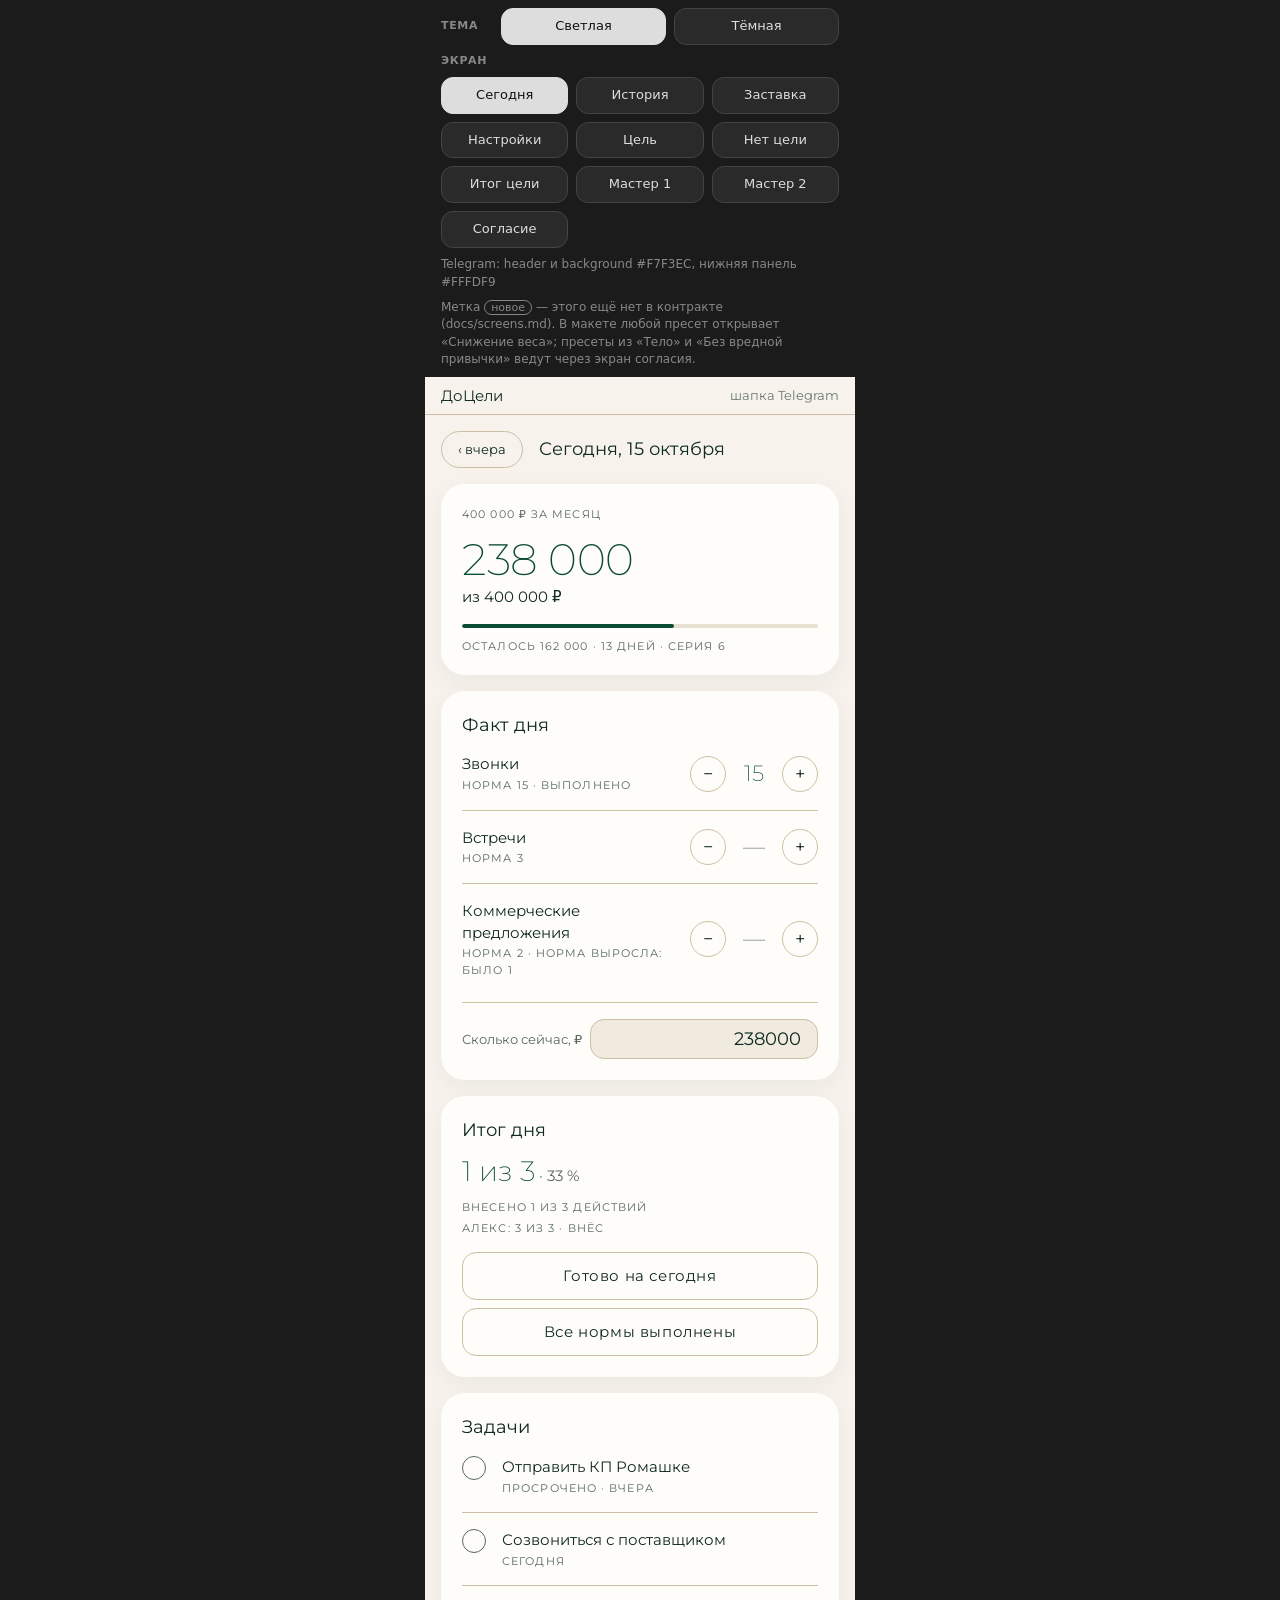
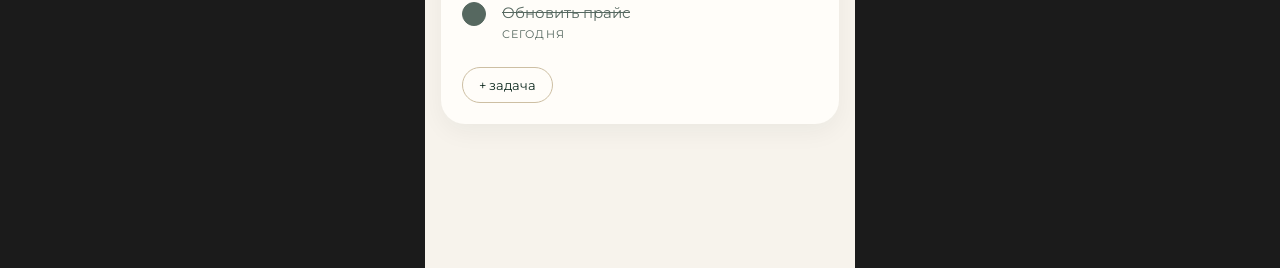
==== commit ad200142: "Макет дизайна v5: метка «новое» 11 px" ====
--- a/dev/design/index.html
+++ b/dev/design/index.html
@@ -110,7 +110,7 @@
 .quote{margin-top:16px;padding-top:16px;border-top:1px solid var(--line);font-size:14px;color:var(--muted)}
 
 /* метка «новое»: пока нет в docs/screens.md */
-.new{display:inline-block;vertical-align:middle;margin-left:8px;padding:1px 7px;border:1px solid var(--accent);border-radius:99px;color:var(--accent);font:400 10px/1.5 var(--f-body);letter-spacing:.06em;text-transform:none;white-space:nowrap}
+.new{display:inline-block;vertical-align:middle;margin-left:8px;padding:1px 7px;border:1px solid var(--accent);border-radius:99px;color:var(--accent);font:400 11px/1.5 var(--f-body);letter-spacing:.06em;text-transform:none;white-space:nowrap}
 
 /* списки, формы, сегменты */
 .li{display:flex;align-items:center;justify-content:space-between;gap:12px;padding:16px 0;border-top:1px solid var(--line)}
@@ -188,7 +188,7 @@
   <button data-v="consent" aria-pressed="false">Согласие</button>
 </div>
 <div class="sw-note" id="tgNote"></div>
-<div class="sw-note" style="padding-top:0">Метка <span style="border:1px solid #888;border-radius:99px;padding:0 6px;font-size:10px">новое</span> — этого ещё нет в контракте (docs/screens.md). В макете любой пресет открывает «Снижение веса»; пресеты из «Тело» и «Без вредной привычки» ведут через экран согласия.</div>
+<div class="sw-note" style="padding-top:0">Метка <span style="border:1px solid #888;border-radius:99px;padding:0 6px;font-size:11px">новое</span> — этого ещё нет в контракте (docs/screens.md). В макете любой пресет открывает «Снижение веса»; пресеты из «Тело» и «Без вредной привычки» ведут через экран согласия.</div>
 
 <div class="phone" id="phone" data-theme="light" data-view="today">
   <div class="tghead">ДоЦели <span>шапка Telegram</span></div>
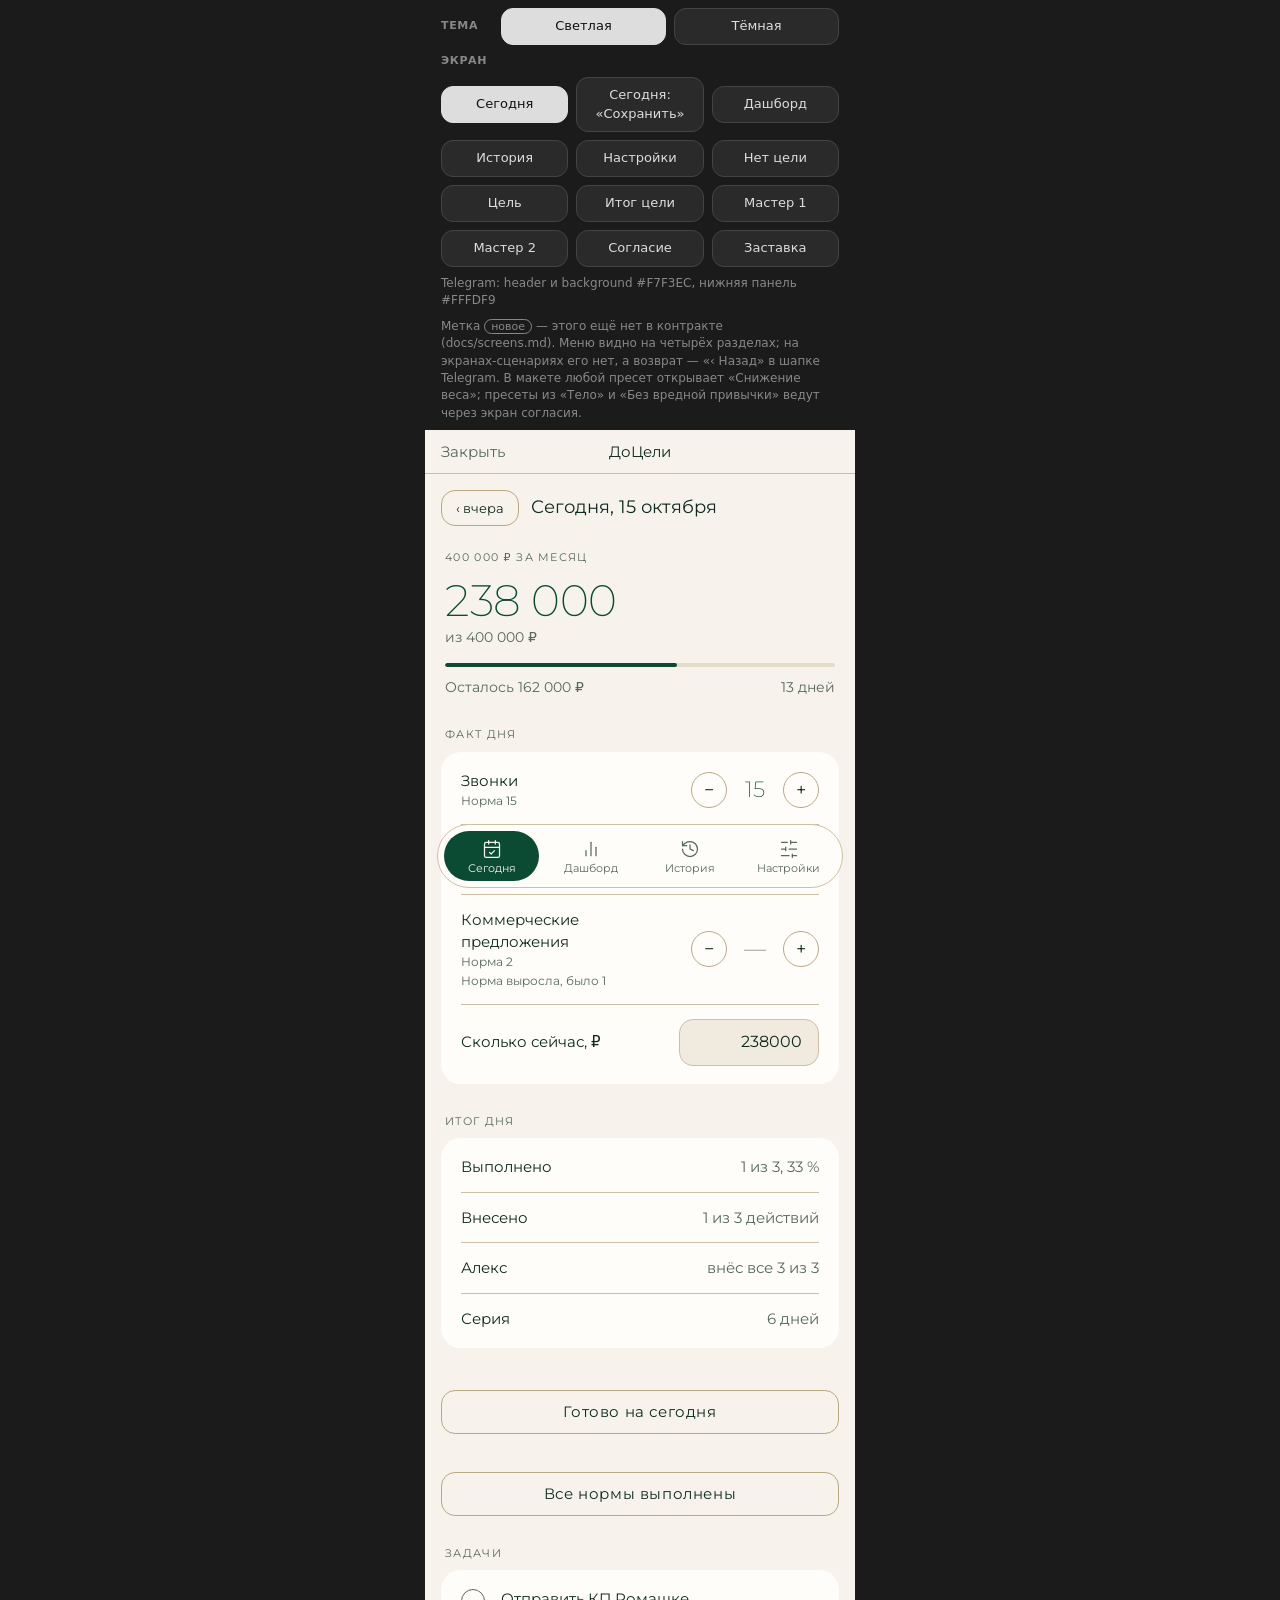
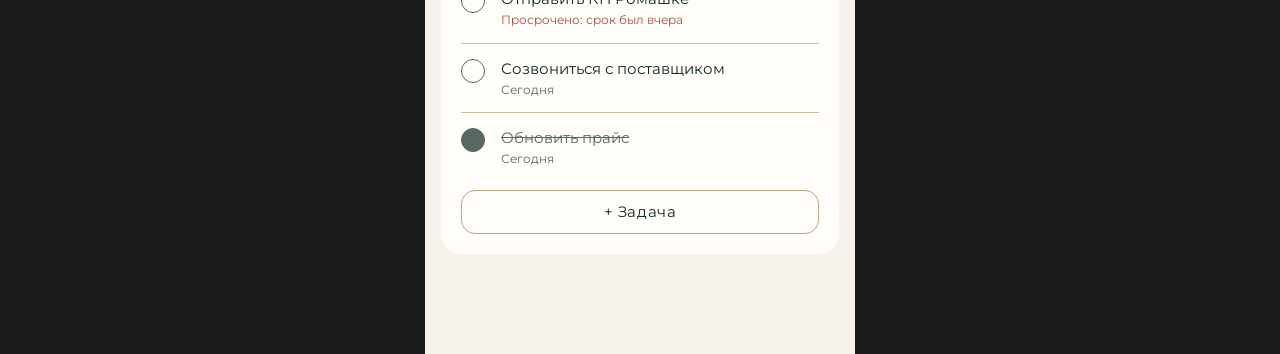
==== commit 682d7016: "Макет дизайна v6: закреплённое меню, плашки, кнопки (dev/design/)" ====
--- a/dev/design/index.html
+++ b/dev/design/index.html
@@ -15,6 +15,9 @@
   Перенос в приложение: блоки [data-theme="…"] из секции THEMES заменить на :root (или на класс на <html>); тема «Авто» берёт Telegram.WebApp.colorScheme.
   Шрифты локальные (fonts/*.woff2, font-display: swap), внешних запросов нет.
   Метка «новое» — то, чего ещё нет в docs/screens.md (в приложение метки не переносить).
+
+  Каркас v6: закреплённое меню-пилюля (4 вкладки из docs/screens.md §1), на экранах-сценариях меню скрыто, «Назад» — Telegram.WebApp.BackButton.
+  Плашки 20px, кнопки и поля 14px, меню — пилюля. Тени только у всплывающего «Сохранено». Просрочка — единственный тёплый цвет (--warn).
 -->
 <style>
 /* ===== Шрифт: Montserrat 200–400, два файла (кириллица 23,8 КБ + латиница 38,0 КБ = 61,8 КБ) ===== */
@@ -23,7 +26,8 @@
 
 /* ===== THEMES: только переменные. Один блок = одна тема ===== */
 [data-theme="light"]{
-  --bg:#F7F3EC; --card:#FFFDF9; --card-shadow:0 8px 24px rgba(15,42,32,.05); --card-border:transparent;
+  --bg:#F7F3EC; --card:#FFFDF9; --pop-shadow:0 6px 18px rgba(15,42,32,.14);
+  --warn:#A8553A; --line-btn:#B9A982;            /* просрочка — единственный тёплый акцент; контур вторичных кнопок */
   --text:#0F2A20; --muted:#566860;
   --accent:#0B4A33;                              /* цифры прогресса */
   --btn-bg:#0B4A33; --btn-ink:#F7F3EC;           /* главная кнопка */
@@ -31,7 +35,8 @@
   --soft:#F1EBDF; --skel-a:#EFE9DC; --skel-b:#F9F5EC; --tg-head:#F7F3EC;
 }
 [data-theme="dark"]{
-  --bg:#121614; --card:#1B201D; --card-shadow:none; --card-border:rgba(236,230,220,.07);
+  --bg:#121614; --card:#1B201D; --pop-shadow:0 6px 18px rgba(0,0,0,.45);
+  --warn:#D9927A; --line-btn:rgba(236,230,220,.28);
   --text:#ECE6DC; --muted:rgba(236,230,220,.6);
   --accent:#E0D3B8;
   --btn-bg:#E0D3B8; --btn-ink:#121614;
@@ -53,109 +58,133 @@
 .sw button[aria-pressed="true"]{background:#ddd;color:#111;border-color:#ddd}
 .sw-note{max-width:430px;margin:0 auto;padding:8px 16px;font-size:12px;color:#888}
 
-.phone{--f-disp:Montserrat,system-ui,-apple-system,"Segoe UI",Roboto,Arial,sans-serif;--f-body:var(--f-disp);--hero:44px;--hero-w:200;--h:18px;--date:18px;
-  max-width:430px;margin:0 auto;min-height:100vh;position:relative;padding-bottom:104px;color:var(--text);background:var(--bg);font-family:var(--f-body);font-weight:400;font-feature-settings:"lnum";overflow-x:hidden}
-.tghead{display:flex;align-items:center;justify-content:space-between;padding:8px 16px;background:var(--tg-head);font-size:15px;font-weight:400;border-bottom:1px solid var(--line)}
+.phone{--f-disp:Montserrat,system-ui,-apple-system,"Segoe UI",Roboto,Arial,sans-serif;--f-body:var(--f-disp);--hero:44px;--hero-w:200;--nav-h:64px;--pb:24px;
+  max-width:430px;margin:0 auto;min-height:100vh;position:relative;padding-bottom:calc(var(--pb) + env(safe-area-inset-bottom,0px));color:var(--text);background:var(--bg);font-family:var(--f-body);font-weight:400;font-feature-settings:"lnum";overflow-x:clip}
+/* меню 64 + отступ 12 + воздух 24; при несохранённом ещё кнопка 48 + зазор 8 */
+.phone[data-nav="on"]{--pb:calc(var(--nav-h) + 36px)}
+.phone[data-nav="on"].dirty{--pb:calc(var(--nav-h) + 92px)}
+
+/* имитация шапки Telegram: слева «Закрыть» или «‹ Назад» */
+.tghead{position:sticky;top:0;z-index:5;display:grid;grid-template-columns:1fr auto 1fr;align-items:center;min-height:44px;padding:0 16px;background:var(--tg-head);font-size:15px;border-bottom:1px solid var(--line)}
 .phone[data-view="load"] .tghead{display:none}
-.tghead span{opacity:.6;font-weight:400;font-size:13px}
-.wrap{padding:16px 16px 24px}
-
-.card{background:var(--card);border:1px solid var(--card-border);border-radius:24px;padding:22px 20px 20px;margin-bottom:16px;box-shadow:var(--card-shadow)}
-h2{font:400 var(--h)/1.3 var(--f-disp);margin-bottom:8px;overflow-wrap:anywhere}
-.cap{font-size:11px;line-height:1.3;letter-spacing:.1em;text-transform:uppercase;color:var(--muted);font-weight:400;margin-bottom:8px}
-.stats,.sub{font-size:11px;letter-spacing:.1em;text-transform:uppercase;color:var(--muted);line-height:1.5}
-.sub{margin-top:2px}
+.tghead b{font-weight:400}
+.tgb{justify-self:start;font:400 15px/1 var(--f-body);color:var(--accent);background:none;border:0;padding:14px 0;cursor:pointer}
+.tgb.close{color:var(--muted);cursor:default}
+
+.wrap{padding:8px 16px 0}
+.sec{margin-top:30px}
+.top{margin-top:16px;padding:0 4px}
+.title{font:400 22px/1.25 var(--f-disp);margin:16px 4px 0;overflow-wrap:anywhere}
+h2{font:400 18px/1.3 var(--f-disp);overflow-wrap:anywhere}
+.cap{font:400 11px/1.3 var(--f-body);letter-spacing:.12em;text-transform:uppercase;color:var(--muted);margin:0 4px 10px}
+.top .cap{margin:0}
 .muted{color:var(--muted)}
 .small{font-size:13px;line-height:1.5}
+.sub{font-size:12px;line-height:1.4;color:var(--muted);margin-top:2px}
+.lbl{display:block;font-size:12px;line-height:1.3;color:var(--muted);margin-bottom:6px}
+
+/* плашка: один раздел = одна плашка, внутри строки с тонкими разделителями */
+.card{background:var(--card);border-radius:20px;padding:4px 20px}
+.card.box{padding:20px}
+.rows>*+*{border-top:1px solid var(--line)}
+
 .num{font-family:var(--f-disp);font-weight:var(--hero-w);color:var(--accent);font-variant-numeric:lining-nums}
-.hero{font-size:var(--hero);line-height:1.1;letter-spacing:-.01em;margin-top:14px}
-.hero-of{margin-top:2px}
+.hero{font-size:var(--hero);line-height:1.1;letter-spacing:-.01em;margin-top:12px}
+.hero-of{margin-top:2px;font-size:14px;color:var(--muted)}
 .bar{height:4px;border-radius:2px;background:var(--track);overflow:hidden;margin:16px 0 10px}
 .bar>i{display:block;height:100%;border-radius:2px;background:var(--bar)}
-
-.dateline{display:flex;align-items:center;gap:16px;margin-bottom:16px}
-.dateline b{font:400 var(--date)/1.2 var(--f-disp);min-width:0}
-.pill{font:inherit;font-size:13px;border-radius:99px;padding:8px 16px;border:1px solid var(--line);background:transparent;color:var(--text);cursor:pointer;white-space:nowrap}
-.row{display:flex;align-items:center;gap:12px;padding:16px 0;border-top:1px solid var(--line)}
-.row:first-of-type{border-top:0;padding-top:8px}
+.split{display:flex;justify-content:space-between;gap:12px;font-size:14px;color:var(--muted)}
+
+.dateline{display:flex;align-items:center;gap:12px;margin-top:8px}
+.dateline b{font:400 18px/1.2 var(--f-disp);min-width:0}
+.pill{font:400 13px/1 var(--f-body);height:36px;border-radius:14px;padding:0 14px;border:1px solid var(--line-btn);background:transparent;color:var(--text);cursor:pointer;white-space:nowrap}
+
+.row{display:flex;align-items:center;gap:12px;padding:14px 0}
 .row-main{flex:1;min-width:0}
-.row-main .t{font-weight:400}
-.row-val{font:200 22px/1 var(--f-disp);color:var(--accent);min-width:32px;text-align:center;font-variant-numeric:lining-nums}
+.row-main .t{overflow-wrap:anywhere}
+.row .v{flex:none;color:var(--muted);text-align:right}
+.row label{flex:1;min-width:0}
+.row .in{flex:none;width:140px;text-align:right}
+.row-val{font:200 22px/1 var(--f-disp);color:var(--text);min-width:32px;text-align:center;font-variant-numeric:lining-nums}
+.row-val.done{color:var(--accent)}
 .row-val.empty{color:var(--muted)}
-.step{width:36px;height:36px;flex:none;border-radius:50%;border:1px solid var(--line);background:transparent;color:var(--text);font:400 18px/1 var(--f-body);display:flex;align-items:center;justify-content:center;padding:0;cursor:pointer;touch-action:manipulation}
-.field{display:flex;align-items:center;gap:8px;margin-top:8px;padding-top:16px;border-top:1px solid var(--line)}
-.field label{flex:none;color:var(--muted);font-size:13px}
-.field input{flex:1;min-width:0;font:400 18px var(--f-body);padding:8px 16px;border-radius:14px;border:1px solid var(--line);background:var(--soft);color:var(--text);text-align:right}
-.btn{display:flex;align-items:center;justify-content:center;width:100%;min-height:48px;font:400 15px/1.2 var(--f-body);letter-spacing:.04em;padding:12px 16px;border-radius:14px;border:0;cursor:pointer;touch-action:manipulation;text-align:center}
+.step{width:36px;height:36px;flex:none;border-radius:50%;border:1px solid var(--line-btn);background:transparent;color:var(--text);font:400 18px/1 var(--f-body);display:flex;align-items:center;justify-content:center;padding:0;cursor:pointer;touch-action:manipulation}
+
+.btn{display:flex;align-items:center;justify-content:center;gap:8px;width:100%;min-height:48px;font:400 15px/1.2 var(--f-body);letter-spacing:.04em;padding:12px 16px;border-radius:14px;border:0;cursor:pointer;touch-action:manipulation;text-align:center}
 .btn.primary{background:var(--btn-bg);color:var(--btn-ink)}
-.btn.ghost{background:transparent;color:var(--text);border:1px solid var(--line);margin-top:8px}
+.btn.sec{min-height:44px;padding:10px 16px;background:transparent;color:var(--text);border:1px solid var(--line-btn)}
 .btn[disabled]{opacity:.35;cursor:default}
-.state{margin-top:8px}
-.task{display:flex;gap:16px;align-items:flex-start;padding:16px 0;border-top:1px solid var(--line)}
-.task:first-of-type{border-top:0;padding-top:8px}
-.task i{flex:none;width:24px;height:24px;border-radius:99px;border:1.5px solid var(--muted)}
-.task.done i{background:var(--muted);border-color:var(--muted)}
-.task.done span{text-decoration:line-through;color:var(--muted)}
+.stack{display:grid;gap:8px;margin-top:12px}
+.card>.btn{margin:8px 0 16px;width:100%}
+.undo{display:flex;justify-content:space-between;align-items:center;gap:12px;margin-top:12px;padding:6px 6px 6px 16px;border-radius:14px;background:var(--soft)}
+
+.task{display:flex;gap:16px;align-items:flex-start;padding:14px 0}
+.tick{flex:none;width:24px;height:24px;margin-top:1px;border-radius:99px;border:1.5px solid var(--muted);background:transparent;padding:0;cursor:pointer}
+.task.done .tick{background:var(--muted)}
+.task.done .t{text-decoration:line-through;color:var(--muted)}
+.task.late .sub{color:var(--warn)}
 .task>div{min-width:0}
-.undo{display:flex;justify-content:space-between;align-items:center;gap:8px;margin-bottom:16px;padding:8px 8px 8px 24px;border-radius:99px;background:var(--card);border:1px solid var(--card-border);box-shadow:var(--card-shadow)}
-
-.savebar{position:fixed;left:0;right:0;bottom:0;padding:16px 16px calc(16px + env(safe-area-inset-bottom,0px));max-width:430px;margin:0 auto;background:linear-gradient(180deg,transparent,var(--bg) 40%)}
-.toast{position:fixed;left:50%;bottom:calc(24px + env(safe-area-inset-bottom,0px));transform:translateX(-50%);background:var(--btn-bg);color:var(--btn-ink);font-weight:400;padding:16px 24px;border-radius:99px;z-index:9;box-shadow:var(--card-shadow)}
-
+
+/* закреплённый низ: «Сохранить» над меню-пилюлей; всплывающее «Сохранено» над ними */
+.dock{position:fixed;left:0;right:0;bottom:0;z-index:8;max-width:430px;margin:0 auto;padding:0 12px calc(12px + env(safe-area-inset-bottom,0px));display:flex;flex-direction:column;gap:8px;pointer-events:none}
+.dock>*{pointer-events:auto}
+.nav{display:flex;gap:4px;height:var(--nav-h);padding:6px;border-radius:99px;background:var(--card);border:1px solid var(--line)}
+.phone:not([data-nav="on"]) .nav{display:none}
+.tab{flex:1 1 0;min-width:0;display:flex;flex-direction:column;align-items:center;justify-content:center;gap:4px;padding:0 2px;border:0;border-radius:99px;background:transparent;color:var(--muted);font:400 11px/1 var(--f-body);cursor:pointer;touch-action:manipulation}
+.tab svg{width:20px;height:20px;fill:none;stroke:currentColor;stroke-width:1.5;stroke-linecap:round;stroke-linejoin:round}
+.tab[aria-current="page"]{background:var(--btn-bg);color:var(--btn-ink)}
+.toast{align-self:center;background:var(--btn-bg);color:var(--btn-ink);padding:12px 20px;border-radius:99px;box-shadow:var(--pop-shadow)}
+
+.hrow{padding:16px 0}
 .hist-top{display:flex;justify-content:space-between;align-items:baseline;gap:16px}
-.hist-top h2{margin:0;min-width:0}
-.res{font-size:13px;font-weight:400;white-space:nowrap}
-.hist-num{margin-top:16px;display:flex;align-items:baseline;gap:8px;flex-wrap:wrap}
-.hist-num .num{font-size:var(--hero);line-height:1}
-.quote{margin-top:16px;padding-top:16px;border-top:1px solid var(--line);font-size:14px;color:var(--muted)}
+.hist-top .t{min-width:0;overflow-wrap:anywhere}
+.res{font-size:13px;white-space:nowrap}
+.hist-num{margin-top:8px;display:flex;align-items:baseline;gap:8px;flex-wrap:wrap}
+.hist-num .num{font-size:28px;line-height:1}
+.quote{margin-top:10px;font-size:13px;line-height:1.5;color:var(--muted)}
 
 /* метка «новое»: пока нет в docs/screens.md */
 .new{display:inline-block;vertical-align:middle;margin-left:8px;padding:1px 7px;border:1px solid var(--accent);border-radius:99px;color:var(--accent);font:400 11px/1.5 var(--f-body);letter-spacing:.06em;text-transform:none;white-space:nowrap}
 
-/* списки, формы, сегменты */
-.li{display:flex;align-items:center;justify-content:space-between;gap:12px;padding:16px 0;border-top:1px solid var(--line)}
-.li:first-child{border-top:0;padding-top:4px}
-.li .arr{color:var(--muted);font-size:18px}
-.seg{display:flex;gap:8px;margin-top:12px}
-.seg button{flex:1 1 0;min-width:0;font:400 13px/1.2 var(--f-body);padding:10px 4px;border-radius:12px;border:1px solid var(--line);background:transparent;color:var(--text);cursor:pointer}
+/* списки-кнопки, формы, сегменты */
+.li{display:flex;align-items:center;justify-content:space-between;gap:12px;width:100%;padding:16px 0;background:none;border:0;color:var(--text);font:400 15px/1.3 var(--f-body);text-align:left;cursor:pointer}
+.li>span:first-child{min-width:0}
+.li small{display:block;margin-top:3px;font-size:12px;color:var(--muted)}
+.li .v{flex:none;margin-left:auto;color:var(--muted);font-size:14px}
+.arr{color:var(--muted);font-size:18px;flex:none}
+.seg{display:flex;gap:8px}
+.seg button{flex:1 1 0;min-width:0;font:400 13px/1.2 var(--f-body);padding:10px 4px;border-radius:14px;border:1px solid var(--line-btn);background:transparent;color:var(--text);cursor:pointer}
 .seg button[aria-pressed="true"]{background:var(--btn-bg);color:var(--btn-ink);border-color:var(--btn-bg)}
 .fld{margin-top:16px}
-.fld:first-of-type{margin-top:0}
-.fld>.cap{margin-bottom:6px}
+.fld:first-child{margin-top:0}
 .in{display:block;width:100%;min-width:0;font:400 16px/1.3 var(--f-body);padding:12px 16px;border-radius:14px;border:1px solid var(--line);background:var(--soft);color:var(--text)}
 .in[disabled]{opacity:.6}
 textarea.in{resize:vertical;min-height:64px}
 .two{display:grid;grid-template-columns:1fr 1fr;gap:12px}
 .hint{font-size:12px;line-height:1.4;color:var(--muted);margin-top:6px}
-.note{padding:14px 16px;border-radius:14px;background:var(--soft);font-size:13px;line-height:1.5}
-.linkbtn{display:inline-block;padding:8px 0;border:0;background:none;color:var(--accent);font:400 15px/1.3 var(--f-body);text-decoration:underline;text-underline-offset:3px;cursor:pointer}
-.gap{margin-top:16px}
 .center{text-align:center}
-.pad{padding:24px 0 8px}
-
-/* пресеты */
-.group{margin:24px 0 8px}
-.group:first-of-type{margin-top:8px}
-.preset{display:flex;align-items:center;justify-content:space-between;gap:12px;width:100%;text-align:left;padding:14px 18px;border-radius:18px;border:1px solid var(--line);background:var(--card);color:var(--text);font:400 15px/1.3 var(--f-body);cursor:pointer;margin-bottom:8px}
-.preset>span{min-width:0}
-.preset small{display:block;margin-top:3px;font-size:12px;color:var(--muted)}
-.preset .arr{color:var(--muted);font-size:18px;flex:none}
-.foot{margin-top:24px;font-size:12px;line-height:1.5;color:var(--muted)}
+.foot{margin:16px 4px 0;font-size:12px;line-height:1.5;color:var(--muted)}
+.tint{margin-top:12px;font-size:13px;line-height:1.5;color:var(--muted)}
 
 /* мастер M-2 */
-details.why{margin-top:16px;border-top:1px solid var(--line);padding-top:12px}
-details.why summary{list-style:none;cursor:pointer;display:flex;align-items:center;justify-content:space-between;gap:12px;font-size:15px}
+details.why summary{list-style:none;cursor:pointer;display:flex;align-items:center;justify-content:space-between;gap:12px;padding:16px 0;font-size:15px}
 details.why summary::-webkit-details-marker{display:none}
 details.why summary::after{content:"+";font-size:20px;color:var(--muted);flex:none}
 details.why[open] summary::after{content:"−"}
-details.why p{margin-top:10px;font-size:13px;line-height:1.55;color:var(--muted)}
-.chk{display:flex;align-items:flex-start;gap:12px;padding:10px 0}
+details.why p{padding-bottom:16px;font-size:13px;line-height:1.55;color:var(--muted)}
+.chk{display:flex;align-items:flex-start;gap:12px;padding:14px 0}
 .chk input{appearance:none;-webkit-appearance:none;flex:none;width:24px;height:24px;margin:0;border-radius:7px;border:1.5px solid var(--muted);background:transparent;cursor:pointer;display:grid;place-content:center}
 .chk input:checked{background:var(--btn-bg);border-color:var(--btn-bg)}
 .chk input:checked::after{content:"";width:10px;height:5px;border-left:2px solid var(--btn-ink);border-bottom:2px solid var(--btn-ink);transform:rotate(-45deg) translate(1px,-1px)}
 .chk span{min-width:0;font-size:14px;line-height:1.45}
 .chk a{color:var(--accent);text-underline-offset:3px}
-.chk.on input{border-color:var(--accent)}
+
+/* «Нет активной цели»: цветок тонкой линией */
+.empty-state{display:flex;flex-direction:column;align-items:center;text-align:center;padding:40px 0 8px}
+.flower{width:110px;color:var(--accent);margin-bottom:24px}
+.flower svg{display:block;width:100%;height:auto}
+.flower path{fill:none;stroke:currentColor;stroke-width:1;vector-effect:non-scaling-stroke;stroke-linejoin:round}
+.empty-state .btn{margin-top:24px}
 
 /* заставка */
 .splash{display:flex;flex-direction:column;align-items:center;padding:32px 0 24px}
@@ -177,21 +206,31 @@
 </div>
 <div class="sw" id="viewSw" role="group" aria-label="Экран"><b>Экран</b>
   <button data-v="today" aria-pressed="true">Сегодня</button>
+  <button data-v="today-dirty" aria-pressed="false">Сегодня: «Сохранить»</button>
+  <button data-v="dashboard" aria-pressed="false">Дашборд</button>
   <button data-v="history" aria-pressed="false">История</button>
-  <button data-v="load" aria-pressed="false">Заставка</button>
   <button data-v="settings" aria-pressed="false">Настройки</button>
+  <button data-v="nogoal" aria-pressed="false">Нет цели</button>
   <button data-v="goal" aria-pressed="false">Цель</button>
-  <button data-v="nogoal" aria-pressed="false">Нет цели</button>
   <button data-v="summary" aria-pressed="false">Итог цели</button>
   <button data-v="m1" aria-pressed="false">Мастер 1</button>
   <button data-v="m2" aria-pressed="false">Мастер 2</button>
   <button data-v="consent" aria-pressed="false">Согласие</button>
+  <button data-v="load" aria-pressed="false">Заставка</button>
 </div>
 <div class="sw-note" id="tgNote"></div>
-<div class="sw-note" style="padding-top:0">Метка <span style="border:1px solid #888;border-radius:99px;padding:0 6px;font-size:11px">новое</span> — этого ещё нет в контракте (docs/screens.md). В макете любой пресет открывает «Снижение веса»; пресеты из «Тело» и «Без вредной привычки» ведут через экран согласия.</div>
-
-<div class="phone" id="phone" data-theme="light" data-view="today">
-  <div class="tghead">ДоЦели <span>шапка Telegram</span></div>
+<div class="sw-note" style="padding-top:0">Метка <span style="border:1px solid #888;border-radius:99px;padding:0 6px;font-size:11px">новое</span> — этого ещё нет в контракте (docs/screens.md). Меню видно на четырёх разделах; на экранах-сценариях его нет, а возврат — «‹ Назад» в шапке Telegram. В макете любой пресет открывает «Снижение веса»; пресеты из «Тело» и «Без вредной привычки» ведут через экран согласия.</div>
+
+<div class="phone" id="phone" data-theme="light" data-view="today" data-nav="on">
+  <!-- Шапка Telegram рисуется самим Telegram. «‹ Назад» слева — это Telegram.WebApp.BackButton
+       (BackButton.show() на вложенных экранах, onClick → вернуться на родительский экран).
+       В приложении своей кнопки «Назад» нет; здесь она нарисована только для макета. -->
+  <div class="tghead">
+    <button class="tgb" type="button" id="tgBack" hidden>‹ Назад</button>
+    <span class="tgb close" id="tgClose">Закрыть</span>
+    <b>ДоЦели</b>
+    <span></span>
+  </div>
 
   <!-- ===== СЕГОДНЯ (S-10) ===== -->
   <main class="wrap" id="v-today">
@@ -200,250 +239,344 @@
       <b>Сегодня, 15 октября</b>
     </div>
 
-    <section class="card">
-      <div class="cap" style="margin-bottom:0">400 000 ₽ за месяц</div>
+    <div class="top" style="margin-top:24px">
+      <div class="cap">400 000 ₽ за месяц</div>
       <div class="num hero">238 000</div>
       <div class="hero-of">из 400 000 ₽</div>
       <div class="bar" role="progressbar" aria-valuenow="238000" aria-valuemin="0" aria-valuemax="400000"><i style="width:59.5%"></i></div>
-      <div class="stats">осталось 162 000 · 13 дней · серия 6</div>
-    </section>
-
-    <div class="undo" id="undo" hidden><span>Нормы выполнены</span><button class="pill" type="button" id="btnUndo">Отменить</button></div>
-
-    <section class="card">
-      <h2>Факт дня</h2>
-      <div id="rows"></div>
-      <div class="field">
-        <label for="sum">Сколько сейчас, ₽</label>
-        <input id="sum" inputmode="numeric" value="238000">
-      </div>
-    </section>
-
-    <section class="card">
-      <h2>Итог дня</h2>
-      <div><span class="num" style="font-size:28px" id="doneN">1 из 3</span> <span class="muted" id="donePct">· 33 %</span></div>
-      <div class="stats state" id="dayState">Внесено 1 из 3 действий</div>
-      <div class="stats" style="margin-top:4px">Алекс: 3 из 3 · внёс</div>
-      <div style="margin-top:16px">
-        <button class="btn ghost" type="button" id="btnFinish" style="margin-top:0">Готово на сегодня</button>
-        <button class="btn ghost" type="button" id="btnAll">Все нормы выполнены</button>
-      </div>
-    </section>
-
-    <section class="card">
-      <h2>Задачи</h2>
-      <div class="task"><i></i><div><span>Отправить КП Ромашке</span><div class="sub">просрочено · вчера</div></div></div>
-      <div class="task"><i></i><div><span>Созвониться с поставщиком</span><div class="sub">сегодня</div></div></div>
-      <div class="task done"><i></i><div><span>Обновить прайс</span><div class="sub">сегодня</div></div></div>
-      <button class="pill" type="button" style="margin-top:8px">+ задача</button>
-    </section>
-  </main>
-
-  <div class="savebar" id="savebar" hidden>
-    <button class="btn primary" type="button" id="btnSave">Сохранить</button>
-  </div>
-  <div class="toast" id="toast" hidden>Сохранено</div>
+      <div class="split"><span>Осталось 162 000 ₽</span><span>13 дней</span></div>
+    </div>
+
+    <section class="sec">
+      <h2 class="cap">Факт дня</h2>
+      <div class="card rows" id="rows">
+        <div class="row" id="sumRow"><label for="sum">Сколько сейчас, ₽</label><input class="in" id="sum" inputmode="numeric" value="238000"></div>
+      </div>
+    </section>
+
+    <section class="sec">
+      <h2 class="cap">Итог дня</h2>
+      <div class="card rows">
+        <div class="row"><span class="row-main">Выполнено</span><span class="v" id="doneN">1 из 3, 33 %</span></div>
+        <div class="row"><span class="row-main">Внесено</span><span class="v" id="dayState">1 из 3 действий</span></div>
+        <div class="row"><span class="row-main">Алекс</span><span class="v">внёс все 3 из 3</span></div>
+        <div class="row"><span class="row-main">Серия</span><span class="v">6 дней</span></div>
+      </div>
+      <div class="stack">
+        <button class="btn sec" type="button" id="btnFinish">Готово на сегодня</button>
+        <button class="btn sec" type="button" id="btnAll">Все нормы выполнены</button>
+      </div>
+      <div class="undo" id="undo" hidden><span>Нормы выполнены</span><button class="pill" type="button" id="btnUndo">Отменить</button></div>
+    </section>
+
+    <section class="sec">
+      <h2 class="cap">Задачи</h2>
+      <div class="card">
+        <div class="rows">
+          <div class="task late"><button class="tick" type="button" aria-label="Отметить выполненной"></button><div><div class="t">Отправить КП Ромашке</div><div class="sub">Просрочено: срок был вчера</div></div></div>
+          <div class="task"><button class="tick" type="button" aria-label="Отметить выполненной"></button><div><div class="t">Созвониться с поставщиком</div><div class="sub">Сегодня</div></div></div>
+          <div class="task done"><button class="tick" type="button" aria-label="Отметить выполненной"></button><div><div class="t">Обновить прайс</div><div class="sub">Сегодня</div></div></div>
+        </div>
+        <button class="btn sec" type="button">+ Задача</button>
+      </div>
+    </section>
+  </main>
+
+  <!-- ===== ДАШБОРД (S-20) ===== -->
+  <main class="wrap" id="v-dashboard" hidden>
+    <div class="top">
+      <div class="cap">Нормы за 14 дней</div>
+      <div class="num hero">86 %</div>
+      <div class="bar"><i style="width:86%"></i></div>
+      <div class="split"><span>Внесено 12 из 14 дней</span><span>Серия 6 дней</span></div>
+    </div>
+    <section class="sec">
+      <h2 class="cap">По дням</h2>
+      <div class="card rows">
+        <div class="row"><span class="row-main">Сегодня, 15 октября</span><span class="v">ещё не внесён</span></div>
+        <div class="row"><span class="row-main">14 октября</span><span class="v">100 %</span></div>
+        <div class="row"><span class="row-main">13 октября</span><span class="v">67 %</span></div>
+        <div class="row"><span class="row-main">12 октября</span><span class="v">100 %</span></div>
+        <div class="row"><span class="row-main">11 октября</span><span class="v">33 %</span></div>
+      </div>
+    </section>
+  </main>
 
   <!-- ===== ИСТОРИЯ (S-30) ===== -->
   <main class="wrap" id="v-history" hidden>
-    <section class="card">
-      <div class="hist-top"><h2>400 000 ₽ за месяц</h2><span class="res muted">идёт</span></div>
-      <div class="stats">15.09 – 15.10</div>
-      <div class="hist-num"><span class="num">238 000</span><span class="muted small">из 400 000 ₽ · 59,5 %</span></div>
-    </section>
-    <section class="card">
-      <div class="hist-top"><h2>250 000 ₽ за месяц</h2><span class="res">Успех</span></div>
-      <div class="stats">15.08 – 14.09</div>
-      <div class="hist-num"><span class="num">268 400</span><span class="muted small">из 250 000 ₽ · 107 %</span></div>
-      <div class="quote">Какие ошибки: два дня пропустили звонки из-за поездки, догоняли в выходные.</div>
-    </section>
-    <section class="card">
-      <div class="hist-top"><h2>150 000 ₽ за месяц</h2><span class="res muted">Не успех</span></div>
-      <div class="stats">15.07 – 14.08</div>
-      <div class="hist-num"><span class="num">121 000</span><span class="muted small">из 150 000 ₽ · 81 %</span></div>
-      <div class="quote">Какие ошибки: слишком мало встреч в первой половине, норму подняли поздно.</div>
-    </section>
-    <section class="card">
-      <div class="hist-top"><h2>100 000 ₽ за месяц</h2><span class="res">Успех</span></div>
-      <div class="stats">15.06 – 14.07</div>
-      <div class="hist-num"><span class="num">112 500</span><span class="muted small">из 100 000 ₽ · 113 %</span></div>
-      <div class="quote">Какие ошибки: не вносили факт по вечерам, часть данных восстанавливали по памяти.</div>
-    </section>
-  </main>
+    <section class="sec" style="margin-top:16px">
+      <h2 class="cap">История целей</h2>
+      <div class="card rows">
+        <div class="hrow">
+          <div class="hist-top"><span class="t">400 000 ₽ за месяц</span><span class="res muted">Идёт</span></div>
+          <div class="sub">15.09 – 15.10</div>
+          <div class="hist-num"><span class="num">238 000</span><span class="muted small">из 400 000 ₽, 59,5 %</span></div>
+        </div>
+        <div class="hrow">
+          <div class="hist-top"><span class="t">250 000 ₽ за месяц</span><span class="res">Успех</span></div>
+          <div class="sub">15.08 – 14.09</div>
+          <div class="hist-num"><span class="num">268 400</span><span class="muted small">из 250 000 ₽, 107 %</span></div>
+          <div class="quote">Какие ошибки: два дня пропустили звонки из-за поездки, догоняли в выходные.</div>
+        </div>
+        <div class="hrow">
+          <div class="hist-top"><span class="t">150 000 ₽ за месяц</span><span class="res muted">Не успех</span></div>
+          <div class="sub">15.07 – 14.08</div>
+          <div class="hist-num"><span class="num">121 000</span><span class="muted small">из 150 000 ₽, 81 %</span></div>
+          <div class="quote">Какие ошибки: слишком мало встреч в первой половине, норму подняли поздно.</div>
+        </div>
+        <div class="hrow">
+          <div class="hist-top"><span class="t">100 000 ₽ за месяц</span><span class="res">Успех</span></div>
+          <div class="sub">15.06 – 14.07</div>
+          <div class="hist-num"><span class="num">112 500</span><span class="muted small">из 100 000 ₽, 113 %</span></div>
+          <div class="quote">Какие ошибки: не вносили факт по вечерам, часть данных восстанавливали по памяти.</div>
+        </div>
+      </div>
+    </section>
+  </main>
+
+  <!-- Закреплённый низ: «Сохранить» (только при несохранённом) над меню. Меню — 4 вкладки из docs/screens.md §1; иконки Lucide, линия 1.5. -->
+  <div class="dock">
+    <div class="toast" id="toast" hidden>Сохранено</div>
+    <button class="btn primary" type="button" id="btnSave" hidden>Сохранить</button>
+    <nav class="nav" aria-label="Разделы">
+      <button class="tab" type="button" data-tab="today"><svg viewBox="0 0 24 24" aria-hidden="true"><path d="M8 2v4"/><path d="M16 2v4"/><rect width="18" height="18" x="3" y="4" rx="2"/><path d="M3 10h18"/><path d="m9 16 2 2 4-4"/></svg><span>Сегодня</span></button>
+      <button class="tab" type="button" data-tab="dashboard"><svg viewBox="0 0 24 24" aria-hidden="true"><line x1="18" x2="18" y1="20" y2="10"/><line x1="12" x2="12" y1="20" y2="4"/><line x1="6" x2="6" y1="20" y2="14"/></svg><span>Дашборд</span></button>
+      <button class="tab" type="button" data-tab="history"><svg viewBox="0 0 24 24" aria-hidden="true"><path d="M3 12a9 9 0 1 0 9-9 9.75 9.75 0 0 0-6.74 2.74L3 8"/><path d="M3 3v5h5"/><path d="M12 7v5l4 2"/></svg><span>История</span></button>
+      <button class="tab" type="button" data-tab="settings"><svg viewBox="0 0 24 24" aria-hidden="true"><line x1="21" x2="14" y1="4" y2="4"/><line x1="10" x2="3" y1="4" y2="4"/><line x1="21" x2="12" y1="12" y2="12"/><line x1="8" x2="3" y1="12" y2="12"/><line x1="21" x2="16" y1="20" y2="20"/><line x1="12" x2="3" y1="20" y2="20"/><line x1="14" x2="14" y1="2" y2="6"/><line x1="8" x2="8" y1="10" y2="14"/><line x1="16" x2="16" y1="18" y2="22"/></svg><span>Настройки</span></button>
+    </nav>
+  </div>
 
   <!-- ===== ЗАСТАВКА ===== -->
   <main class="wrap" id="v-load" hidden>
     <div class="splash" role="img" aria-label="No Reason"><svg xmlns="http://www.w3.org/2000/svg" viewBox="141.5 208.3 797 663.4" fill="currentColor"><path d="M793.21,372.51l-30.64-15.12c-10.22-5.03-20.38-10.15-30.75-14.95c-10.35-4.81-20.88-9.33-31.74-13.03 c-10.84-3.7-22.03-6.59-33.47-7.95c-5.72-0.67-11.49-0.99-17.25-0.8c-5.74,0.18-11.55,0.76-17.18,2.04 c-11.26,2.49-22.09,6.65-32.16,12.22c-10.04,5.61-19.26,12.8-26.77,21.54c-5.54,6.42-10.04,13.72-13.34,21.51 c0.39-2.64,0.75-5.28,1.07-7.93c1.57-13.21,2.28-26.59,1.11-39.91c-0.6-6.65-1.65-13.29-3.48-19.75 c-1.79-6.46-4.42-12.75-7.76-18.54c-6.59-11.66-15.06-22.2-24.73-31.44c-9.72-9.23-20.88-16.87-32.69-23.1 c-11.8-6.29-24.23-11.29-36.83-15.6c-12.6-4.33-25.4-7.97-38.17-11.57l0,0l-6.28-1.77l4.35,4.89 c7.33,8.24,14.12,16.96,19.06,26.7c4.99,9.71,8.08,20.31,10.16,31.12c2.09,10.82,3.3,21.85,4.32,32.9 c0.53,5.53,0.85,11.04,1.51,16.68c0.67,5.6,1.66,11.16,2.99,16.64c2.67,10.97,6.71,21.57,11.74,31.63 c5.03,10.07,11,19.62,17.52,28.73c0.54,0.76,1.1,1.49,1.65,2.25c-13.79-11.36-27.91-19.24-42.04-23.43 c-29.26-8.69-60.61-2.21-81.64,3.41c-8.48,2.27-17.01,4.87-25.27,7.38c-17.36,5.29-35.3,10.75-53.47,13.34l-6.86,0.98l6.38,2.69 c16.66,7.01,31.64,18.08,46.12,28.78c15.29,11.3,31.11,22.98,49.1,30.1c13.17,5.21,27.21,7.84,41.26,7.84 c10.98,0,21.97-1.6,32.56-4.82c7.02-2.14,13.88-4.98,20.5-7.74c2.96-1.23,5.98-2.48,9.03-3.67c-3.76,2.66-7.43,5.44-10.97,8.41 c-7.07,5.95-13.72,12.45-19.59,19.66c-5.87,7.19-10.91,15.11-14.83,23.56c-3.93,8.45-6.68,17.42-8.43,26.53 c-3.51,18.29-3.03,36.9-2.05,55.14c0.96,18.27,2.38,36.48,0.87,54.5l-0.6,7.08l4.17-5.75c11.9-16.39,26.87-30.44,43.63-41.86 c4.18-2.87,8.47-5.6,12.83-8.23c4.35-2.63,8.83-5.24,13.13-8.11c8.6-5.72,16.88-11.99,24.32-19.29c1.86-1.82,3.66-3.72,5.37-5.71 c0.42-0.5,0.86-0.99,1.27-1.5l1.18-1.58l2.36-3.16c0.73-1.09,1.4-2.22,2.1-3.32c0.67-1.12,1.44-2.19,2.01-3.37l1.81-3.48 c0.29-0.58,0.62-1.15,0.89-1.75l0.78-1.8c4.23-9.54,6.96-19.71,8.16-30.05c1.07-9.36,0.89-18.88-0.69-28.18 c23.28,42.66,90.82,65.35,114.33,72.11c29.32,8.43,57.32,17.62,77.72,37.23l8.52,8.19l-5.5-10.46 c-7.49-14.25-12.92-29.79-18.17-44.81c-1.97-5.64-4.01-11.46-6.13-17.15c-6.76-18.13-16.69-41.12-33.69-58.09 c-14.6-14.58-34.54-25.18-59.34-31.57c11.76-1.36,23.37-4.18,34.38-8.61c7.65-3.07,14.99-6.91,21.92-11.34 c3.47-2.22,6.84-4.58,10.11-7.05c3.28-2.45,6.44-5.07,9.63-7.42c12.92-9.51,27.14-17.34,42.32-22.4 c15.14-5.06,31.35-7.2,47.13-4.99l11.75,1.65L793.21,372.51z M574.77,357.78c7.44-8.46,16.52-15.39,26.41-20.77 c9.9-5.37,20.56-9.38,31.56-11.73c5.48-1.21,11.07-1.72,16.7-1.86c5.62-0.15,11.25,0.2,16.83,0.9 c11.18,1.4,22.14,4.31,32.81,8.03c10.68,3.72,21.07,8.27,31.33,13.12c10.26,4.84,20.4,10.03,30.58,15.13l5.45,2.74 c-5.93-1.18-11.96-1.95-17.99-2.42c-10-0.7-20.06-0.48-30.05,0.39c-10,0.83-19.9,2.55-29.7,4.68 c-9.79,2.16-19.47,4.83-28.99,7.94c-9.51,3.18-18.86,6.78-28.05,10.77c-9.18,4.01-18.23,8.32-26.99,13.18 c-8.77,4.83-17.34,10.03-25.6,15.67c-7.5,5.22-14.78,10.77-21.6,16.84c0.22-1.35,0.44-2.71,0.71-4.06c0.36-1.75,0.7-3.5,1.1-5.25 c0.51-2.25,1.06-4.49,1.63-6.72c8.29-11.08,18.33-20.71,29.19-29.15c5.93-4.56,12.1-8.81,18.52-12.63 c6.41-3.85,13.02-7.34,19.85-10.35c13.61-6.1,28.14-10.13,42.95-12.12c14.82-1.95,29.94-1.88,44.83,0.32 c-14.72-3.19-30.01-3.95-45.06-2.3c-15.06,1.6-29.88,5.6-43.75,11.76c-13.83,6.21-26.83,14.21-38.57,23.76 c-10.61,8.63-20.22,18.63-27.77,30c1.16-4.46,2.46-8.88,3.99-13.22c2.36-6.75,5.09-13.37,8.35-19.73 c0.45-0.86,0.92-1.72,1.4-2.57c2.86,1.51,6.5,0.81,8.55-1.83l9.13-11.79c1.45-1.88,1.76-4.29,1.04-6.39 c2.2-1.32,4.45-2.57,6.7-3.8c7.25-3.82,14.77-7.12,22.47-9.89c7.69-2.81,15.57-5.09,23.57-6.87c8.01-1.73,16.14-2.99,24.4-3.49 c-8.26-0.49-16.6,0.11-24.78,1.54c-8.19,1.4-16.24,3.61-24.06,6.43c-7.8,2.87-15.4,6.32-22.56,10.56 c-2.19,1.29-4.33,2.67-6.43,4.13c-0.41-0.65-0.92-1.25-1.56-1.75l-0.12-0.1c-2.96-2.29-7.25-1.75-9.55,1.21l-9.13,11.79 c-2.12,2.74-1.78,6.6,0.61,8.98c-0.52,0.96-1.04,1.92-1.54,2.89c-3.35,6.43-6.19,13.11-8.65,19.92 c-2.42,6.82-4.6,13.73-6.37,20.75c-1.53,6.09-2.86,12.25-3.91,18.47c-1,0.95-1.99,1.77-3,2.5c0.47-3.12,0.95-6.24,1.38-9.36 c0.49-4.14,1.04-8.28,1.49-12.43c0.2-2.14,0.4-4.27,0.58-6.41c0.3-1.29,0.62-2.58,0.91-3.87c1.7-7.55,3.25-15.15,4.57-22.79 C561.91,375.95,567.44,366.09,574.77,357.78z M520.92,435.42c-1.15-1.69-2.3-3.38-3.45-5.07c-2.96-14.05-6.02-28.08-9.3-42.06 c-0.84-3.62-1.7-7.24-2.57-10.85c1.13,2.53,2.24,5.07,3.31,7.62c2.87,6.89,5.54,13.86,8.02,20.9c2.45,7.05,4.72,14.16,6.75,21.34 c1.25,4.47,2.39,8.97,3.4,13.49C525,439.12,522.92,437.19,520.92,435.42z M535.85,445.06c-0.64-4.38-1.31-8.74-2-13.1 c-0.85-5.67-1.72-11.34-2.49-17.01c-0.71-5.68-1.31-11.36-1.68-17.05l-0.23-4.27l-0.03-1.08c1.24-0.13,2.38-0.58,3.34-1.29 c1.56,9.28,2.8,18.61,3.64,27.99c0.83,8.62,1.32,17.27,1.48,25.93C537.22,445.18,536.54,445.14,535.85,445.06z M543.2,444.24 c0.27-4.66,0.45-9.32,0.6-13.97c0.32-9.18,0.46-18.34,0.82-27.49c0.38-9.15,0.92-18.28,1.77-27.38 c0.42-4.39,0.87-8.79,1.49-13.16c1.22,0.03,2.39-0.27,3.42-0.82c0.94,11,1.16,22.08,0.99,33.14c-0.04,5.47-0.26,10.94-0.55,16.41 c-1.31,5.78-2.71,11.54-4.17,17.28l-2.52,9.62l-1.29,4.8C543.6,443.18,543.41,443.71,543.2,444.24z M545.41,443.1l1.31-4.8 l2.54-9.63c0.63-2.43,1.23-4.87,1.83-7.3c-0.24,3.53-0.53,7.05-0.78,10.58c-0.31,3.19-0.6,6.38-0.89,9.57 c-1.37,0.97-2.75,1.75-4.16,2.33C545.32,443.6,545.35,443.34,545.41,443.1z M455.54,224.84c12.55,4.11,24.88,8.89,36.59,14.93 c11.69,6.05,22.68,13.46,32.28,22.44c9.57,9.01,17.97,19.31,24.53,30.72c3.32,5.68,5.9,11.69,7.69,18.01 c1.8,6.31,2.85,12.83,3.46,19.38c1.18,13.12,0.51,26.39-1.01,39.51c-1.22,10.36-3,20.65-5.11,30.88 c0.11-2.04,0.21-4.07,0.29-6.11c0.47-11.7,0.28-23.45-0.72-35.15c0.69-0.94,1.16-2.06,1.29-3.29l1.59-14.83 c0.4-3.72-2.32-7.09-6.04-7.49l-0.16-0.02c-0.15-0.02-0.3-0.02-0.44-0.02c-2.83-12.86-7.12-25.44-13.6-36.95 c-4.17-7.31-9.14-14.14-14.79-20.32c-5.69-6.16-11.96-11.69-18.24-17.16l8.88,8.81c2.93,2.96,5.76,6.01,8.43,9.18 c5.41,6.29,10.13,13.15,14.01,20.44c3.82,7.33,7.01,14.98,9.43,22.89c1.36,4.43,2.49,8.93,3.45,13.47 c-2.44,0.83-4.31,3-4.61,5.71l-1.59,14.83c-0.34,3.13,1.54,6.01,4.36,7.08c-0.53,4.46-1.09,8.91-1.52,13.38 c-0.91,9.15-1.5,18.33-1.93,27.5l-1.27,27.48c-0.27,5.02-0.63,10.02-1.11,15.01c-0.46,0.03-0.93,0.05-1.4,0.05 c0.38-18.57-1.12-37.17-3.91-55.56c0.74-1.09,1.17-2.4,1.17-3.81v-14.92c0-3.48-2.66-6.34-6.04-6.73 c-1.12-4.78-2.32-9.53-3.63-14.26c-3.16-11.3-6.93-22.44-11.39-33.31c-4.51-10.85-9.8-21.38-15.81-31.48 c-6.04-10.08-12.78-19.76-20.47-28.66c-1.97-2.18-3.85-4.44-5.89-6.56l-6.18-6.28l-6.51-5.93c-1.06-1.01-2.22-1.92-3.36-2.84 l-3.43-2.76c-6.99-5.41-14.34-10.32-22.03-14.64C439.11,219.77,447.37,222.16,455.54,224.84z M469.69,367.21 c-4.92-9.84-8.84-20.16-11.44-30.83c-1.29-5.33-2.26-10.74-2.91-16.19c-0.64-5.42-0.97-11.02-1.5-16.57 c-1.03-11.11-2.25-22.24-4.38-33.28c-2.12-11.02-5.3-22.01-10.51-32.13c-4.19-8.26-9.63-15.75-15.52-22.76 c2.01,0.54,4.01,1.09,6.01,1.64c7.92,4.78,15.51,10.08,22.6,15.99l3.34,2.82c1.11,0.94,2.25,1.86,3.28,2.88l6.34,6.01l6,6.34 c1.97,2.14,3.8,4.41,5.7,6.61c14.82,17.95,26.61,38.3,35.42,59.85c6.31,15.1,11.23,30.74,15.09,46.66 c-3.1,0.63-5.45,3.39-5.45,6.67v14.92c0,3.3,2.38,6.06,5.5,6.67l0.02,1.22l0.19,4.32c0.31,5.76,0.87,11.49,1.51,17.2 c0.59,5.72,1.29,11.42,1.97,17.11c0.44,3.92,0.85,7.83,1.21,11.75c-0.21-0.1-0.43-0.22-0.64-0.33 c-1.32-5.88-2.88-11.67-4.59-17.42c-2.14-7.22-4.51-14.36-7.06-21.44c-2.53-7.08-5.25-14.1-8.17-21.03 c-1.09-2.59-2.23-5.16-3.39-7.72c2.65-1.94,3.6-5.57,2.05-8.58l-6.81-13.27c-0.98-1.91-2.75-3.12-4.71-3.52 c-0.77-2.88-1.55-5.76-2.35-8.64c-4.33-15.27-9.1-30.46-15.16-45.17c-5.97-14.74-13.65-28.83-23.08-41.58l3.13,5.05l1.58,2.51 l1.46,2.59l2.91,5.17l2.66,5.3l1.34,2.64l1.23,2.7l2.46,5.39c1.49,3.66,3.09,7.27,4.47,10.97c5.64,14.76,10.28,29.89,14.55,45.12 c0.74,2.64,1.47,5.28,2.19,7.93c-0.62,0.12-1.24,0.29-1.84,0.6l-0.14,0.07c-3.33,1.71-4.66,5.83-2.95,9.16l6.81,13.27 c1.06,2.06,3.05,3.35,5.2,3.63c0.98,3.75,1.95,7.5,2.93,11.26c3.51,13.67,7.1,27.33,10.81,40.96 c-3.78-5.57-7.53-11.15-11.13-16.81c-7.27-11.46-13.86-23.33-19.15-35.79c-1.26-3.14-2.64-6.23-3.81-9.41 c-1.12-3.19-2.32-6.36-3.38-9.57l-3-9.71l-2.57-9.84c-3.14-13.2-5.39-26.61-7.22-40.11c0.85,13.59,2.45,27.18,5.29,40.55 c2.8,13.38,6.97,26.49,12.35,39.09c1.35,3.15,2.88,6.21,4.31,9.32c1.54,3.05,3.14,6.08,4.75,9.1c1.74,2.94,3.41,5.93,5.21,8.84 c1.84,2.88,3.6,5.81,5.56,8.61c4.3,6.42,8.87,12.63,13.53,18.76c-0.48-0.38-0.95-0.72-1.42-1.04 c-10.38-11.68-20.42-23.64-29.47-36.3C480.47,386.44,474.61,377.06,469.69,367.21z M470.61,454.88 c-6.54,2.72-13.3,5.53-20.15,7.61c-23.31,7.09-48.63,6.06-71.29-2.91c-17.53-6.94-33.14-18.47-48.23-29.62 c-12.97-9.58-26.32-19.45-41.06-26.58c16.27-2.88,32.23-7.74,47.72-12.46c8.22-2.51,16.73-5.09,25.14-7.35 c20.58-5.51,51.22-11.85,79.56-3.44c15.17,4.5,30.38,13.44,45.2,26.55c3.72,3.29,7.57,7.22,11.27,11.15 c-9.18-5.17-19.17-8.95-29.23-12.05c-12.83-3.92-25.99-6.71-39.29-8.52c-13.32-1.76-26.76-2.26-40.14-2.05 c-13.39,0.18-26.73,1.12-40.04,2.23c13.36-0.12,26.72-0.39,40.04-0.24c13.32,0.19,26.63,0.8,39.8,2.58 c13.17,1.74,26.24,4.4,39.07,7.89c6.41,1.78,12.76,3.77,18.98,6.14c4.07,1.52,8.05,3.26,11.94,5.21 c1.48,1.59,2.94,3.16,4.34,4.69l1.06,1.15l0,0c2.41,2.82,4.86,5.61,7.32,8.39c-2.9-1.58-5.88-3-8.91-4.29 c-8.47-3.5-17.35-5.94-26.31-7.81c-8.96-1.89-18.06-3.02-27.15-3.93c-9.1-0.89-18.21-1.47-27.33-1.91 c-18.24-0.71-36.46-0.96-54.64-1.73c-9.09-0.37-18.17-0.94-27.2-1.98c-9.04-0.98-18.02-2.51-26.78-5.06 c8.59,3.1,17.6,4.9,26.62,6.3c9.05,1.3,18.15,2.09,27.26,2.7c18.22,1.17,36.46,1.41,54.64,2.32c18.18,0.73,36.35,2,54.22,5.22 c8.92,1.62,17.75,3.82,26.22,7.05c3.73,1.38,7.37,3.01,10.9,4.86c1.95,2.19,3.91,4.37,5.88,6.54c-5.49-2.09-11.25-3.5-17.05-4.47 c-7.37-1.18-14.85-1.6-22.3-1.58c-14.92,0.02-29.73,1.73-44.47,3.17c-7.37,0.76-14.74,1.45-22.11,1.88 c-7.37,0.47-14.75,0.61-22.11,0.25c-7.35-0.4-14.68-1.35-21.78-3.3c-7.12-1.88-13.94-4.9-20.14-8.99 c5.87,4.56,12.69,7.87,19.79,10.19c7.13,2.27,14.56,3.51,22.01,4.09c14.93,1.15,29.85-0.15,44.61-1.58 c14.77-1.5,29.48-3.3,44.24-3.72c7.38-0.19,14.77-0.04,22.1,0.83c5.98,0.66,11.9,1.88,17.65,3.71c0.22,0.25,0.45,0.5,0.67,0.74 c-9.93,0.94-27.83,3.54-34.34,5.79C481.3,450.44,475.87,452.7,470.61,454.88z M546.08,510.27c-1.27,9.98-3.94,19.8-8.08,28.94 l-0.76,1.72c-0.26,0.57-0.58,1.11-0.86,1.67l-1.76,3.32c-0.54,1.13-1.29,2.14-1.94,3.21c-0.68,1.05-1.32,2.12-2.02,3.16 l-2.26,2.98l-1.13,1.49c-0.39,0.49-0.81,0.95-1.21,1.43c-1.63,1.89-3.36,3.72-5.16,5.47c-7.19,7.04-15.32,13.19-23.77,18.79 c-4.22,2.81-8.59,5.35-13.01,8.02c-4.4,2.65-8.76,5.42-13.03,8.34c-15.26,10.38-29.14,22.95-40.62,37.48 c0.79-16.24-0.41-32.42-1.24-48.45c-0.97-18.18-1.39-36.46,2.03-54.16c1.69-8.83,4.38-17.45,8.12-25.59 c3.74-8.15,8.58-15.78,14.24-22.76c5.66-6.99,12.11-13.33,19-19.17c6.76-5.71,14.07-10.74,21.52-15.56 c2.48-0.52,5.32-1.03,8.3-1.52c-7.69,5.18-14.66,11.42-21.06,18.16c-6.58,6.92-12.59,14.38-18.01,22.25 c-5.37,7.9-10.2,16.2-14.06,24.96c-3.85,8.73-6.8,18-7.53,27.51l0.78-3.48c0.27-1.15,0.43-2.33,0.82-3.45l1.03-3.39l0.52-1.69 l0.63-1.66c1.59-4.44,3.48-8.77,5.55-13c4.16-8.46,9.02-16.57,14.35-24.35c5.31-7.8,11.16-15.24,17.37-22.35 c6.12-6.92,12.6-13.57,19.75-19.52c8.05-1.31,16.97-2.39,21.78-2.72c0.4,0.43,0.79,0.87,1.19,1.3c-0.55,0.31-1.06,0.67-1.53,1.07 c-1.34,1.19-2.72,2.33-4.03,3.56c-2.65,2.41-5.2,4.91-7.7,7.48c-4.99,5.12-9.7,10.5-14.2,16.03 c-4.52,5.52-8.79,11.24-12.87,17.08c-8.15,11.69-15.65,23.85-22.15,36.53c-3.21,6.36-6.19,12.84-8.77,19.48 c-2.54,6.65-4.72,13.47-5.82,20.51c1.37-6.98,3.76-13.7,6.45-20.26c2.74-6.54,5.88-12.91,9.25-19.15 c6.7-12.5,14.34-24.49,22.64-35.98c8.36-11.44,17.22-22.55,27.14-32.62c2.48-2.52,5.01-4.98,7.63-7.34 c1.29-1.2,2.66-2.32,3.98-3.48c1.19-1.01,2.63-1.63,4.09-1.63c1.45-0.03,2.89,0.58,3.91,1.63c0.45,0.45,0.79,0.98,1.06,1.56 l-0.08,0.05c0.11,0.17,0.2,0.35,0.31,0.52c0.2,0.59,0.33,1.2,0.33,1.82c0.01,0.75-0.12,1.48-0.35,2.23l-0.84,2.51l-0.84,2.51 l-0.93,2.47c-4.86,13.24-11.79,25.65-19.95,37.19c-8.13,11.59-17.34,22.41-26.2,33.53c-8.91,11.08-17.64,22.36-25.63,34.15 c-7.93,11.83-15.22,24.08-21.64,36.76c13.69-24.96,30.53-47.93,48.8-69.67c9.09-10.91,18.27-21.81,26.58-33.44 c8.3-11.61,15.44-24.19,20.44-37.65l0.93-2.52l0.84-2.55l0.84-2.55c0.04-0.13,0.08-0.27,0.11-0.41c1.49,2.84,2.81,5.76,3.94,8.76 c-0.75,11.55-2.97,22.92-6.49,33.84c-3.84,11.83-9.17,23.14-15.71,33.71c-6.5,10.59-14.19,20.46-22.71,29.54 c-8.55,9.06-17.92,17.38-28.11,24.7c10.73-6.49,20.65-14.39,29.54-23.31c8.91-8.91,16.81-18.85,23.45-29.59 c6.6-10.76,11.93-22.33,15.44-34.47c3.22-10.98,4.86-22.4,4.81-33.78c1.64,4.46,2.9,9.07,3.76,13.74 C547.17,490.1,547.35,500.29,546.08,510.27z M683.22,472.22c16.37,16.35,25.77,37.85,32.8,56.72c2.11,5.65,4.14,11.46,6.1,17.08 c4.27,12.2,8.65,24.74,14.17,36.73c-20.1-15.95-45.57-24.2-72.07-31.82c-26.87-7.72-112.57-36.65-119.16-92.14l0.77,1.02 l3.52,4.66c9.69,12.17,20.55,23.46,32.58,33.33c12.08,9.8,25.08,18.44,38.79,25.73c13.75,7.21,28.03,13.34,42.67,18.43 c-14.43-5.62-28.58-11.97-42.07-19.52c-13.52-7.49-26.31-16.25-38.13-26.14c-11.73-10.01-22.49-21.13-32-33.25l-3.46-4.63 l-1.73-2.32c-0.65-0.84-1.01-1.35-1.24-2.17c-0.03-0.1-0.04-0.2-0.06-0.3c-0.01-0.24-0.02-0.47-0.03-0.71l-0.11,0 c-0.19-1.3-0.05-2.7,0.41-3.92c0.29-0.78,0.72-1.43,1.27-1.92c0.57-0.51,1.27-0.86,2.02-1.03c0.37-0.08,0.76-0.12,1.14-0.11 c0.38,0.01,0.74,0.07,1.25,0.18l2.82,0.56l2.82,0.57l2.79,0.7c1.86,0.45,3.73,0.92,5.56,1.49c1.84,0.56,3.7,1.05,5.51,1.7 c14.64,4.71,28.61,11.45,41.94,19.16c13.35,7.73,25.96,16.71,37.92,26.45c11.93,9.79,23.07,20.56,33.62,31.86 c10.62,11.25,20.62,23.08,30.47,35.04c-9.4-12.31-19.21-24.32-29.55-35.88c-10.39-11.51-21.42-22.48-33.29-32.52 c-5.92-5.03-12.07-9.8-18.42-14.28c-6.34-4.5-12.87-8.74-19.58-12.67c-13.42-7.85-27.48-14.73-42.33-19.58 c-1.84-0.65-3.73-1.14-5.6-1.7c-1.87-0.57-3.76-1.04-5.66-1.49l-2.85-0.69l-2.79-0.55c3.9-2.75,8.85-4.63,14.36-5.82 c5.5,0.98,10.91,2.38,16.25,4c6.9,2.09,13.68,4.56,20.35,7.27c13.33,5.47,26.22,11.98,38.43,19.58 c6.13,3.76,12.05,7.86,17.76,12.23c5.73,4.35,11.19,9.03,16.42,13.97c5.22,4.95,10.1,10.25,14.62,15.86 c4.57,5.57,8.66,11.53,12.4,17.73c-6.54-12.92-15.33-24.74-25.63-35.02c-10.28-10.3-21.88-19.26-34.22-26.95 c-12.38-7.64-25.46-14.12-39.06-19.26c-6.79-2.58-13.72-4.8-20.74-6.62c-5.11-1.23-10.27-2.36-15.49-3.02 c17-3.37,38.8-0.63,51.02,2.15C647.03,446.44,668.13,457.15,683.22,472.22z M743.73,377.4c-15.65,5.2-30.23,13.2-43.45,22.9 c-3.35,2.47-6.44,5.03-9.67,7.43c-3.21,2.41-6.5,4.7-9.87,6.86c-6.75,4.3-13.87,8-21.27,10.99c-14.81,6.03-30.76,9.08-46.78,9.45 v0c-11.47-1.84-32.03-4-48.21,0.43c8.71-3.81,17.67-6.99,26.83-9.42c12.85-3.48,26.02-5.86,39.03-9.27 c3.23-0.94,6.49-1.77,9.69-2.8l4.8-1.56c1.6-0.51,3.2-1.02,4.76-1.66l4.71-1.8c1.57-0.6,3.15-1.18,4.67-1.89 c3.07-1.36,6.16-2.68,9.2-4.12c12.14-5.78,23.57-12.85,34.68-20.31c-2.93,1.62-5.85,3.26-8.74,4.93l-4.35,2.48l-4.46,2.28 c-2.98,1.51-5.88,3.15-8.9,4.57l-9.05,4.25c-12.19,5.39-24.76,9.81-37.65,13.17c-12.86,3.43-26.05,5.92-38.92,9.83 c-1.62,0.44-3.21,1-4.8,1.54l-4.77,1.63c-3.13,1.21-6.25,2.48-9.35,3.77c-3.02,1.47-6.07,2.88-9.06,4.39 c-0.71,0.39-1.42,0.8-2.13,1.19c-1.51,0.54-2.96,1.16-4.35,1.85c0.06-0.54,0.11-1.08,0.18-1.62c0.26-1.76,0.47-3.53,0.76-5.29 c0.06-0.34,0.11-0.68,0.17-1.03c7.16-5.73,14.6-11.08,22.32-15.99c8.37-5.41,17-10.39,25.84-14.99 c17.66-9.19,35.99-17.11,54.92-23.25c18.86-6.3,38.32-10.9,58.09-13.08c9.88-1.1,19.84-1.53,29.78-1.09 c6.62,0.24,13.22,0.91,19.76,2.02l14.48,7.27C769.41,371.01,756.17,373.26,743.73,377.4z M665.31,531.44 c4.88,3.33,9.87,6.49,14.88,9.63c-10.55-5.36-20.68-11.53-30.67-17.85c-10-6.32-19.83-12.9-29.58-19.6 c-9.71-6.75-19.35-13.6-28.81-20.71c-9.46-7.1-18.82-14.38-27.58-22.34c4.71,3.58,9.43,7.12,14.28,10.5 c4.79,3.45,9.63,6.84,14.46,10.23c9.68,6.76,19.37,13.52,29.1,20.22c9.71,6.72,19.47,13.38,29.23,20.03 C655.5,524.86,660.38,528.18,665.31,531.44z"/><path d="M346.06,833.61h-9.84v29.08h-2.42v-29.08h-9.84v-2.24h22.1V833.61z M350.98,831.37h2.37v11.94h8.28 c5.64,0,9.75,4.16,9.75,9.66c0,5.55-4.12,9.71-9.75,9.71h-10.65V831.37z M361.63,860.45c4.29,0,7.38-3.13,7.38-7.47 c0-4.29-3.09-7.43-7.38-7.43h-8.28v14.9H361.63z M374.96,831.37h2.42v31.31h-2.42V831.37z M397.05,847.79h22.37v2.15h-22.37 V847.79z M457.13,840.32v22.37h-2.28v-18.48l-14.23,18.48h-1.97v-22.37h2.24v18.48l14.27-18.48H457.13z M497.08,851.59 c0,0.36-0.04,0.72-0.04,1.07h-20.26c0.54,5.06,4.38,8.37,9.48,8.37c3.67,0,6.44-1.7,7.74-4.07l1.97,1.16 c-1.83,3.04-5.32,5.05-9.75,5.05c-6.89,0-11.77-4.92-11.77-11.68c0-6.58,4.74-11.68,11.59-11.68 C492.83,839.83,497.08,845.47,497.08,851.59z M476.77,850.47h17.98c-0.49-5.46-4.34-8.5-8.72-8.5 C480.93,841.98,477.22,845.51,476.77,850.47z M500.79,851.5c0-6.62,5.01-11.68,11.77-11.68c4.38,0,8.14,2.24,9.75,5.73 l-1.83,1.07c-1.3-2.82-4.34-4.65-7.92-4.65c-5.41,0-9.48,4.21-9.48,9.53c0,5.32,4.07,9.53,9.48,9.53c3.62,0,6.58-1.88,8.05-4.65 l1.88,1.12c-1.79,3.45-5.55,5.68-9.93,5.68C505.8,863.18,500.79,858.12,500.79,851.5z M542.62,842.51h-8.14v20.18h-2.24v-20.18 h-8.14v-2.19h18.52V842.51z M562.88,855.84c0,4.12-3.4,6.84-7.38,6.84h-8.86v-22.37h2.24V849h6.62 C559.48,849,562.88,851.73,562.88,855.84z M560.6,855.84c0-2.86-2.28-4.65-5.1-4.65h-6.62v9.3h6.62 C558.32,860.5,560.6,858.66,560.6,855.84z M598.22,862.69h-2.28v-20.18h-13.96v20.18h-2.24v-22.37h18.48V862.69z M628.55,851.5 c0,6.62-5.19,11.68-11.59,11.68c-4.34,0-7.78-2.24-9.62-5.68v14.14h-2.24v-31.31h2.24v5.19c1.83-3.44,5.28-5.68,9.62-5.68 C623.36,839.83,628.55,844.88,628.55,851.5z M626.31,851.5c0-5.32-4.16-9.53-9.48-9.53c-5.32,0-9.48,4.21-9.48,9.53 c0,5.32,4.16,9.53,9.48,9.53C622.15,861.03,626.31,856.83,626.31,851.5z M652.44,840.32v22.37h-2.28v-18.48l-14.23,18.48h-1.97 v-22.37h2.24v18.48l14.27-18.48H652.44z M676.46,840.32v22.37h-2.28v-8.77c-1.97,0.98-4.38,1.48-6.8,1.48 c-5.68,0-8.95-2.68-8.95-7.78v-7.29h2.24v7.29c0,3.89,2.37,5.64,6.62,5.64c2.37,0,4.79-0.49,6.89-1.43v-11.5H676.46z M701.82,840.32v22.37h-2.28v-18.48l-14.23,18.48h-1.97v-22.37h2.24v18.48l14.27-18.48H701.82z M727.19,840.32v22.37h-2.28 v-10.11h-13.96v10.11h-2.24v-22.37h2.24v10.11h13.96v-10.11H727.19z M756.04,840.32v22.37h-2.28v-5.05 c-1.88,3.36-5.32,5.55-9.62,5.55c-6.35,0-11.59-5.05-11.59-11.68c0-6.62,5.23-11.68,11.59-11.68c4.29,0,7.74,2.19,9.62,5.55 v-5.05H756.04z M753.76,851.5c0-5.32-4.12-9.53-9.44-9.53c-5.32,0-9.48,4.21-9.48,9.53c0,5.32,4.16,9.53,9.48,9.53 C749.64,861.03,753.76,856.83,753.76,851.5z"/><path d="M217.86,794.51L155.53,713c-1.16-1.52-3.58-0.7-3.58,1.21v74.2c0,2.76,2.22,5,4.98,5.01 c1.01,0.01,2.12,0.01,3.28,0.01v1.07h-18.69v-1.07c0.77,0,2.01-0.01,3.29-0.02c2.75-0.02,4.98-2.26,4.98-5.01v-83.4 c0-2.76-2.23-5-4.99-5.01c-1.32-0.01-2.57-0.01-3.27-0.01v-1.01h12.28c3.12,0,6.05,1.45,7.95,3.93l52.5,68.64 c1.17,1.53,3.61,0.7,3.61-1.22v-65.32c0-2.76-2.23-5.01-5-5.01c-1,0-2.1,0-3.27,0v-1.01h18.69v1.01c-0.77,0-1.99,0-3.26,0 c-2.76,0.01-5,2.25-5,5.01v89.5H217.86z M928.06,794.51L865.72,713c-1.16-1.52-3.58-0.7-3.58,1.21v74.2c0,2.76,2.22,5,4.98,5.01 c1.01,0.01,2.12,0.01,3.28,0.01v1.07h-18.69v-1.07c0.77,0,2.01-0.01,3.29-0.02c2.75-0.02,4.98-2.26,4.98-5.01v-83.4 c0-2.76-2.23-5-4.99-5.01c-1.32-0.01-2.57-0.01-3.27-0.01v-1.01H864c3.12,0,6.05,1.45,7.95,3.93l52.5,68.64 c1.17,1.53,3.61,0.7,3.61-1.22v-65.32c0-2.76-2.23-5.01-5-5.01c-1,0-2.1,0-3.27,0v-1.01h18.69v1.01c-0.77,0-1.99,0-3.26,0 c-2.76,0.01-5,2.25-5,5.01v89.5H928.06z M388.68,698.47c6.93,0,12.21,0,15.96,0c4,0,8.2,0,12.59,0c4.39,0,10.42-0.06,18.24-0.06 c15.24,0,23.52,8.13,26.44,11.95c2.86,3.81,4.39,8.46,4.51,13.99c0,4.13-0.9,8.06-3.24,11.44 c-9.32,13.45-20.51,13.09-41.45,13.09c-1.27,0-2.1,0.45-2.35,1.14c-0.25,0.7-0.21,1.42,0.49,2.06c0.64,0.64,1.86,0.67,3.33,0.67 c10.27,0.07,16.97,0.81,22.63,3.86c5.66,3.05,8.65,7.9,11.51,15.98c1.08,2.73,2.48,5.53,4.07,8.39c1.65,2.86,3.81,5.09,6.55,6.74 c2.67,1.65,6.1,1.6,10.3,0.77v1.58c-2.32,2.14-6.42,4.7-13.77,4.7c-19.15,0-18.98-27.2-24.47-34.04 c-2.59-3.23-10.96-6.12-17.38-6.31c-2.29-0.19-3.85-0.7-4.55-1.84c-0.76-1.21-0.66-2.48-0.09-3.63c0.64-1.21,1.78-1.97,3.43-1.97 c10.46,0,24.5-0.39,29.15-6.19c6.65-8.28,8.12-22.6,0.22-32.65c-2.92-3.72-7.16-6-12.8-6.8c-1.39-0.2-2.79-0.25-4.19-0.25 l-21.97,0.05c-1.76,0-3.18,1.43-3.18,3.19v13.03c0,17.65,0.07,57.36,0.09,71.34c0,2.76,2.23,5,5,5c1.22,0,2.65,0,4.26,0v1.07 h-29.3v-1.07c1.57,0,2.98,0,4.19-0.01c2.77-0.01,5-2.26,5-5.03l-0.03-84.15c0-2.78-2.25-5.03-5.03-5.02 c-1.2,0-2.58,0.01-4.12,0.01C388.68,699.36,388.68,698.66,388.68,698.47z M486.84,794.96v-1.07c1.48,0,2.86,0,4.07,0.01 c2.73,0.01,4.97-2.17,5.02-4.9c0.06-3.45,0.13-7.56,0.13-8.25l0-67.61c0-0.69-0.07-4.81-0.13-8.26 c-0.05-2.72-2.27-4.89-4.98-4.88c-1.22,0-2.61,0.01-4.11,0.01v-1.01h64.79c2,0,3.82,1.18,4.64,3.01l4.66,10.46l-0.97,0.38 c-2.99-7.06-10.36-10.81-22.12-11.25h-26c-2.71,0-4.9,2.19-4.9,4.9v33.99c0,2.82,2.28,5.1,5.1,5.1h27.09c2.75,0,5-2.21,5.03-4.97 c0.03-2.43,0.05-5.2,0.05-6.92h1.07v26h-1.07c0-2.83-0.01-5.16-0.03-6.99c-0.03-2.76-2.27-4.97-5.03-4.97h-27.16 c-2.79,0-5.05,2.26-5.05,5.05v34.5c0,2.77,2.24,5.01,5.01,5.01h26.01c11.82-0.38,19.13-4.13,22.19-11.25l0.97,0.38L556.42,792 c-0.79,1.79-2.57,2.95-4.53,2.95H486.84z M593.05,698.54c7.56,0,14.35,4.65,17.08,11.7l25.54,66.03 c3.11,7.06,5.91,11.76,8.33,14.05c2.48,2.29,4.96,3.43,7.56,3.43v1.08h-29.43v-1.08c0.42,0,1-0.01,1.68-0.02 c3.5-0.06,5.84-3.62,4.5-6.85c-0.93-2.24-1.82-4.4-2.18-5.33c-4.96-12.52-9.77-24.39-13.97-35.45c0,0-10.89,0.3-14.61,0.74 c-10.74,1.29-19.32,6.56-22.53,16.27l0,0c-5.93,18.02,5.77,26.18,18.58,26.24c7.01,0.03,12.95-3.61,15.05-8.63l0.9,0.38 l-5.98,13.6h-15.19c-14.49-1.21-21.55-15.76-15.96-32.04c6.86-18.63,21.77-41.94,22.94-56.17c0.11-1.37-0.12-2.78-0.85-3.95 c-1.26-2.05-3.56-3.03-6.9-2.93l0.02-1.07H593.05z M580.12,750.41c7.94-9.46,30.91-7.89,30.91-7.89s-8.06-20.99-12.36-31.44 c-0.4-0.97-1.8-0.87-2.05,0.15C593.67,723.2,585.28,739.76,580.12,750.41z M660.72,784.44c-0.01-0.01-0.02-0.01-0.03-0.02 c-2.53-1.99-4.03-5.03-4.01-8.27l0.04-10.64c0.02,0.04,0.93-0.01,1.06-0.01c3.27,8.7,9.34,20.81,19.78,24.07 c16.4,6.56,46.61,3.95,48.38-18.16c-0.14-15.74-20.98-17.22-33.12-20.41c-6.96-1.3-17.49-3.59-22.63-6.74 c-12.32-5.61-16.09-22.31-8.07-32.98c14.42-17.12,48.06-15.97,65.65-2.71c2.64,1.99,4.12,5.19,4.05,8.51l-0.22,10.31 c-0.13-0.01-0.87-0.01-1.01-0.01c-4.57-11.39-8.24-15.36-10.75-17.9c-13.06-13.61-50.66-11.55-52.38,11.49 c1.04,17.34,21.61,17.09,36.23,21.11c15.19,2.44,24.98,7.7,29.37,15.72c5.73,11.3,0.42,25.69-10.87,31.51 C705.6,798.77,673.05,795.8,660.72,784.44z M285.36,696.08c-30.11-1.53-54.84,23.21-53.31,53.31 c1.31,25.78,22.25,46.73,48.03,48.03c30.11,1.53,54.84-23.21,53.31-53.31C332.08,718.33,311.13,697.38,285.36,696.08z M242.05,760.05c-24.74-59.46,53.58-84.34,76.73-27.21C343.79,793.07,265.59,816.9,242.05,760.05z M798.61,696.08 c-30.11-1.53-54.84,23.21-53.31,53.31c1.31,25.78,22.25,46.73,48.03,48.03c30.11,1.53,54.84-23.21,53.31-53.31 C845.33,718.33,824.39,697.38,798.61,696.08z M757.31,760.05c-24.74-59.46,53.58-84.34,76.73-27.21 C859.05,793.07,780.85,816.9,757.31,760.05z"/></svg></div>
-    <div class="card"><div class="sk a"></div><div class="sk b"></div><div class="sk c"></div><div class="sk d"></div></div>
-    <div class="card"><div class="sk a"></div><div class="sk r"></div><div class="sk r"></div><div class="sk r"></div></div>
+    <div class="card box" style="margin-top:16px"><div class="sk a"></div><div class="sk b"></div><div class="sk c"></div><div class="sk d"></div></div>
+    <div class="card box" style="margin-top:16px"><div class="sk a"></div><div class="sk r"></div><div class="sk r"></div><div class="sk r"></div></div>
   </main>
 
   <!-- ===== НАСТРОЙКИ (S-50) ===== -->
   <main class="wrap" id="v-settings" hidden>
-    <section class="card">
-      <h2>Настройки</h2>
-      <div class="li"><span>Цель</span><span class="arr">›</span></div>
-      <div class="li"><span>Действия</span><span class="arr">›</span></div>
-      <div class="li"><span>Сообщения Telegram</span><span class="arr">›</span></div>
-      <div class="li"><span>Участники</span><span class="arr">›</span></div>
-      <div class="li"><span>Кабинет</span><span class="arr">›</span></div>
-    </section>
-    <section class="card">
-      <div class="cap">Тема<span class="new">новое</span></div>
-      <div class="seg" id="themeMode" role="group" aria-label="Тема приложения">
-        <button type="button" data-m="auto" aria-pressed="true">Авто</button>
-        <button type="button" data-m="light" aria-pressed="false">Светлая</button>
-        <button type="button" data-m="dark" aria-pressed="false">Тёмная</button>
-      </div>
-      <div class="hint">Авто — как в Telegram.</div>
-    </section>
-    <section class="card">
-      <div class="cap">Версия беты: 0.1 (макет)</div>
-      <button class="btn ghost" type="button" style="margin-top:0">Скопировать отчёт</button>
-      <button class="btn ghost" type="button">Сообщить о проблеме</button>
-    </section>
-  </main>
-
-  <!-- ===== ЦЕЛЬ (S-51) ===== -->
+    <section class="sec" style="margin-top:16px">
+      <h2 class="cap">Настройки</h2>
+      <div class="card rows">
+        <button class="li" type="button" data-go="goal"><span>Цель</span><span class="arr">›</span></button>
+        <button class="li" type="button"><span>Действия</span><span class="arr">›</span></button>
+        <button class="li" type="button"><span>Сообщения Telegram</span><span class="arr">›</span></button>
+        <button class="li" type="button"><span>Участники</span><span class="arr">›</span></button>
+        <button class="li" type="button"><span>Кабинет</span><span class="arr">›</span></button>
+      </div>
+    </section>
+    <section class="sec">
+      <h2 class="cap">Тема<span class="new">новое</span></h2>
+      <div class="card box">
+        <div class="seg" id="themeMode" role="group" aria-label="Тема приложения">
+          <button type="button" data-m="auto" aria-pressed="true">Авто</button>
+          <button type="button" data-m="light" aria-pressed="false">Светлая</button>
+          <button type="button" data-m="dark" aria-pressed="false">Тёмная</button>
+        </div>
+      </div>
+    </section>
+    <section class="sec">
+      <h2 class="cap">Бета</h2>
+      <div class="card">
+        <div class="rows"><div class="row"><span class="row-main">Версия</span><span class="v">0.1 (макет)</span></div></div>
+        <button class="btn sec" type="button">Скопировать отчёт</button>
+        <button class="btn sec" type="button" style="margin-top:0">Сообщить о проблеме</button>
+      </div>
+    </section>
+  </main>
+
+  <!-- ===== ЦЕЛЬ (S-51), вложенный экран: назад — BackButton Telegram ===== -->
   <main class="wrap" id="v-goal" hidden>
-    <section class="card">
-      <h2>Цель</h2>
-      <div class="fld"><div class="cap">Название</div><input class="in" value="400 000 ₽ за месяц"></div>
-      <div class="two fld">
-        <div><div class="cap">Единица</div><input class="in" value="₽"></div>
-        <div><div class="cap">Дата окончания</div><input class="in" value="28.10.2026"></div>
-      </div>
-      <div class="note gap">Менять нельзя — завершите цель и создайте новую.</div>
-      <div class="two fld">
-        <div><div class="cap">Старт</div><input class="in" value="0" disabled></div>
-        <div><div class="cap">Цель</div><input class="in" value="400 000" disabled></div>
-      </div>
-      <div class="fld"><div class="cap">Направление</div><input class="in" value="Рост" disabled></div>
-      <button class="btn primary" type="button" style="margin-top:24px">Сохранить</button>
-      <button class="btn ghost" type="button">Поднять планку</button>
-      <button class="btn ghost" type="button">Завершить цель</button>
-    </section>
-  </main>
-
-  <!-- ===== НЕТ АКТИВНОЙ ЦЕЛИ (S-41) ===== -->
+    <div class="title">Цель</div>
+    <section class="sec" style="margin-top:20px">
+      <h2 class="cap">Можно менять</h2>
+      <div class="card box">
+        <div class="fld"><label class="lbl" for="gName">Название</label><input class="in" id="gName" value="400 000 ₽ за месяц"></div>
+        <div class="two fld">
+          <div><label class="lbl" for="gUnit">Единица</label><input class="in" id="gUnit" value="₽"></div>
+          <div><label class="lbl" for="gEnd">Дата окончания</label><input class="in" id="gEnd" value="28.10.2026"></div>
+        </div>
+      </div>
+    </section>
+    <section class="sec">
+      <h2 class="cap">Нельзя менять</h2>
+      <div class="card box">
+        <div class="two fld">
+          <div><label class="lbl">Старт</label><input class="in" value="0" disabled></div>
+          <div><label class="lbl">Цель</label><input class="in" value="400 000" disabled></div>
+        </div>
+        <div class="fld"><label class="lbl">Направление</label><input class="in" value="Рост" disabled></div>
+      </div>
+      <div class="tint">Чтобы изменить эти значения, завершите цель и создайте новую.</div>
+    </section>
+    <div class="stack" style="margin-top:28px">
+      <button class="btn primary" type="button">Сохранить</button>
+      <button class="btn sec" type="button">Поднять планку</button>
+      <button class="btn sec" type="button" data-go="summary">Завершить цель</button>
+    </div>
+  </main>
+
+  <!-- ===== НЕТ АКТИВНОЙ ЦЕЛИ (S-41): меню видно ===== -->
   <main class="wrap" id="v-nogoal" hidden>
-    <section class="card center pad">
+    <div class="empty-state">
+      <div class="flower" role="img" aria-label="No Reason">
+<svg xmlns="http://www.w3.org/2000/svg" viewBox="276.1 208.3 527.8 441.4" fill="currentColor"><path d="M793.21,372.51l-30.64-15.12c-10.22-5.03-20.38-10.15-30.75-14.95c-10.35-4.81-20.88-9.33-31.74-13.03 c-10.84-3.7-22.03-6.59-33.47-7.95c-5.72-0.67-11.49-0.99-17.25-0.8c-5.74,0.18-11.55,0.76-17.18,2.04 c-11.26,2.49-22.09,6.65-32.16,12.22c-10.04,5.61-19.26,12.8-26.77,21.54c-5.54,6.42-10.04,13.72-13.34,21.51 c0.39-2.64,0.75-5.28,1.07-7.93c1.57-13.21,2.28-26.59,1.11-39.91c-0.6-6.65-1.65-13.29-3.48-19.75 c-1.79-6.46-4.42-12.75-7.76-18.54c-6.59-11.66-15.06-22.2-24.73-31.44c-9.72-9.23-20.88-16.87-32.69-23.1 c-11.8-6.29-24.23-11.29-36.83-15.6c-12.6-4.33-25.4-7.97-38.17-11.57l0,0l-6.28-1.77l4.35,4.89 c7.33,8.24,14.12,16.96,19.06,26.7c4.99,9.71,8.08,20.31,10.16,31.12c2.09,10.82,3.3,21.85,4.32,32.9 c0.53,5.53,0.85,11.04,1.51,16.68c0.67,5.6,1.66,11.16,2.99,16.64c2.67,10.97,6.71,21.57,11.74,31.63 c5.03,10.07,11,19.62,17.52,28.73c0.54,0.76,1.1,1.49,1.65,2.25c-13.79-11.36-27.91-19.24-42.04-23.43 c-29.26-8.69-60.61-2.21-81.64,3.41c-8.48,2.27-17.01,4.87-25.27,7.38c-17.36,5.29-35.3,10.75-53.47,13.34l-6.86,0.98l6.38,2.69 c16.66,7.01,31.64,18.08,46.12,28.78c15.29,11.3,31.11,22.98,49.1,30.1c13.17,5.21,27.21,7.84,41.26,7.84 c10.98,0,21.97-1.6,32.56-4.82c7.02-2.14,13.88-4.98,20.5-7.74c2.96-1.23,5.98-2.48,9.03-3.67c-3.76,2.66-7.43,5.44-10.97,8.41 c-7.07,5.95-13.72,12.45-19.59,19.66c-5.87,7.19-10.91,15.11-14.83,23.56c-3.93,8.45-6.68,17.42-8.43,26.53 c-3.51,18.29-3.03,36.9-2.05,55.14c0.96,18.27,2.38,36.48,0.87,54.5l-0.6,7.08l4.17-5.75c11.9-16.39,26.87-30.44,43.63-41.86 c4.18-2.87,8.47-5.6,12.83-8.23c4.35-2.63,8.83-5.24,13.13-8.11c8.6-5.72,16.88-11.99,24.32-19.29c1.86-1.82,3.66-3.72,5.37-5.71 c0.42-0.5,0.86-0.99,1.27-1.5l1.18-1.58l2.36-3.16c0.73-1.09,1.4-2.22,2.1-3.32c0.67-1.12,1.44-2.19,2.01-3.37l1.81-3.48 c0.29-0.58,0.62-1.15,0.89-1.75l0.78-1.8c4.23-9.54,6.96-19.71,8.16-30.05c1.07-9.36,0.89-18.88-0.69-28.18 c23.28,42.66,90.82,65.35,114.33,72.11c29.32,8.43,57.32,17.62,77.72,37.23l8.52,8.19l-5.5-10.46 c-7.49-14.25-12.92-29.79-18.17-44.81c-1.97-5.64-4.01-11.46-6.13-17.15c-6.76-18.13-16.69-41.12-33.69-58.09 c-14.6-14.58-34.54-25.18-59.34-31.57c11.76-1.36,23.37-4.18,34.38-8.61c7.65-3.07,14.99-6.91,21.92-11.34 c3.47-2.22,6.84-4.58,10.11-7.05c3.28-2.45,6.44-5.07,9.63-7.42c12.92-9.51,27.14-17.34,42.32-22.4 c15.14-5.06,31.35-7.2,47.13-4.99l11.75,1.65L793.21,372.51z M574.77,357.78c7.44-8.46,16.52-15.39,26.41-20.77 c9.9-5.37,20.56-9.38,31.56-11.73c5.48-1.21,11.07-1.72,16.7-1.86c5.62-0.15,11.25,0.2,16.83,0.9 c11.18,1.4,22.14,4.31,32.81,8.03c10.68,3.72,21.07,8.27,31.33,13.12c10.26,4.84,20.4,10.03,30.58,15.13l5.45,2.74 c-5.93-1.18-11.96-1.95-17.99-2.42c-10-0.7-20.06-0.48-30.05,0.39c-10,0.83-19.9,2.55-29.7,4.68 c-9.79,2.16-19.47,4.83-28.99,7.94c-9.51,3.18-18.86,6.78-28.05,10.77c-9.18,4.01-18.23,8.32-26.99,13.18 c-8.77,4.83-17.34,10.03-25.6,15.67c-7.5,5.22-14.78,10.77-21.6,16.84c0.22-1.35,0.44-2.71,0.71-4.06c0.36-1.75,0.7-3.5,1.1-5.25 c0.51-2.25,1.06-4.49,1.63-6.72c8.29-11.08,18.33-20.71,29.19-29.15c5.93-4.56,12.1-8.81,18.52-12.63 c6.41-3.85,13.02-7.34,19.85-10.35c13.61-6.1,28.14-10.13,42.95-12.12c14.82-1.95,29.94-1.88,44.83,0.32 c-14.72-3.19-30.01-3.95-45.06-2.3c-15.06,1.6-29.88,5.6-43.75,11.76c-13.83,6.21-26.83,14.21-38.57,23.76 c-10.61,8.63-20.22,18.63-27.77,30c1.16-4.46,2.46-8.88,3.99-13.22c2.36-6.75,5.09-13.37,8.35-19.73 c0.45-0.86,0.92-1.72,1.4-2.57c2.86,1.51,6.5,0.81,8.55-1.83l9.13-11.79c1.45-1.88,1.76-4.29,1.04-6.39 c2.2-1.32,4.45-2.57,6.7-3.8c7.25-3.82,14.77-7.12,22.47-9.89c7.69-2.81,15.57-5.09,23.57-6.87c8.01-1.73,16.14-2.99,24.4-3.49 c-8.26-0.49-16.6,0.11-24.78,1.54c-8.19,1.4-16.24,3.61-24.06,6.43c-7.8,2.87-15.4,6.32-22.56,10.56 c-2.19,1.29-4.33,2.67-6.43,4.13c-0.41-0.65-0.92-1.25-1.56-1.75l-0.12-0.1c-2.96-2.29-7.25-1.75-9.55,1.21l-9.13,11.79 c-2.12,2.74-1.78,6.6,0.61,8.98c-0.52,0.96-1.04,1.92-1.54,2.89c-3.35,6.43-6.19,13.11-8.65,19.92 c-2.42,6.82-4.6,13.73-6.37,20.75c-1.53,6.09-2.86,12.25-3.91,18.47c-1,0.95-1.99,1.77-3,2.5c0.47-3.12,0.95-6.24,1.38-9.36 c0.49-4.14,1.04-8.28,1.49-12.43c0.2-2.14,0.4-4.27,0.58-6.41c0.3-1.29,0.62-2.58,0.91-3.87c1.7-7.55,3.25-15.15,4.57-22.79 C561.91,375.95,567.44,366.09,574.77,357.78z M520.92,435.42c-1.15-1.69-2.3-3.38-3.45-5.07c-2.96-14.05-6.02-28.08-9.3-42.06 c-0.84-3.62-1.7-7.24-2.57-10.85c1.13,2.53,2.24,5.07,3.31,7.62c2.87,6.89,5.54,13.86,8.02,20.9c2.45,7.05,4.72,14.16,6.75,21.34 c1.25,4.47,2.39,8.97,3.4,13.49C525,439.12,522.92,437.19,520.92,435.42z M535.85,445.06c-0.64-4.38-1.31-8.74-2-13.1 c-0.85-5.67-1.72-11.34-2.49-17.01c-0.71-5.68-1.31-11.36-1.68-17.05l-0.23-4.27l-0.03-1.08c1.24-0.13,2.38-0.58,3.34-1.29 c1.56,9.28,2.8,18.61,3.64,27.99c0.83,8.62,1.32,17.27,1.48,25.93C537.22,445.18,536.54,445.14,535.85,445.06z M543.2,444.24 c0.27-4.66,0.45-9.32,0.6-13.97c0.32-9.18,0.46-18.34,0.82-27.49c0.38-9.15,0.92-18.28,1.77-27.38 c0.42-4.39,0.87-8.79,1.49-13.16c1.22,0.03,2.39-0.27,3.42-0.82c0.94,11,1.16,22.08,0.99,33.14c-0.04,5.47-0.26,10.94-0.55,16.41 c-1.31,5.78-2.71,11.54-4.17,17.28l-2.52,9.62l-1.29,4.8C543.6,443.18,543.41,443.71,543.2,444.24z M545.41,443.1l1.31-4.8 l2.54-9.63c0.63-2.43,1.23-4.87,1.83-7.3c-0.24,3.53-0.53,7.05-0.78,10.58c-0.31,3.19-0.6,6.38-0.89,9.57 c-1.37,0.97-2.75,1.75-4.16,2.33C545.32,443.6,545.35,443.34,545.41,443.1z M455.54,224.84c12.55,4.11,24.88,8.89,36.59,14.93 c11.69,6.05,22.68,13.46,32.28,22.44c9.57,9.01,17.97,19.31,24.53,30.72c3.32,5.68,5.9,11.69,7.69,18.01 c1.8,6.31,2.85,12.83,3.46,19.38c1.18,13.12,0.51,26.39-1.01,39.51c-1.22,10.36-3,20.65-5.11,30.88 c0.11-2.04,0.21-4.07,0.29-6.11c0.47-11.7,0.28-23.45-0.72-35.15c0.69-0.94,1.16-2.06,1.29-3.29l1.59-14.83 c0.4-3.72-2.32-7.09-6.04-7.49l-0.16-0.02c-0.15-0.02-0.3-0.02-0.44-0.02c-2.83-12.86-7.12-25.44-13.6-36.95 c-4.17-7.31-9.14-14.14-14.79-20.32c-5.69-6.16-11.96-11.69-18.24-17.16l8.88,8.81c2.93,2.96,5.76,6.01,8.43,9.18 c5.41,6.29,10.13,13.15,14.01,20.44c3.82,7.33,7.01,14.98,9.43,22.89c1.36,4.43,2.49,8.93,3.45,13.47 c-2.44,0.83-4.31,3-4.61,5.71l-1.59,14.83c-0.34,3.13,1.54,6.01,4.36,7.08c-0.53,4.46-1.09,8.91-1.52,13.38 c-0.91,9.15-1.5,18.33-1.93,27.5l-1.27,27.48c-0.27,5.02-0.63,10.02-1.11,15.01c-0.46,0.03-0.93,0.05-1.4,0.05 c0.38-18.57-1.12-37.17-3.91-55.56c0.74-1.09,1.17-2.4,1.17-3.81v-14.92c0-3.48-2.66-6.34-6.04-6.73 c-1.12-4.78-2.32-9.53-3.63-14.26c-3.16-11.3-6.93-22.44-11.39-33.31c-4.51-10.85-9.8-21.38-15.81-31.48 c-6.04-10.08-12.78-19.76-20.47-28.66c-1.97-2.18-3.85-4.44-5.89-6.56l-6.18-6.28l-6.51-5.93c-1.06-1.01-2.22-1.92-3.36-2.84 l-3.43-2.76c-6.99-5.41-14.34-10.32-22.03-14.64C439.11,219.77,447.37,222.16,455.54,224.84z M469.69,367.21 c-4.92-9.84-8.84-20.16-11.44-30.83c-1.29-5.33-2.26-10.74-2.91-16.19c-0.64-5.42-0.97-11.02-1.5-16.57 c-1.03-11.11-2.25-22.24-4.38-33.28c-2.12-11.02-5.3-22.01-10.51-32.13c-4.19-8.26-9.63-15.75-15.52-22.76 c2.01,0.54,4.01,1.09,6.01,1.64c7.92,4.78,15.51,10.08,22.6,15.99l3.34,2.82c1.11,0.94,2.25,1.86,3.28,2.88l6.34,6.01l6,6.34 c1.97,2.14,3.8,4.41,5.7,6.61c14.82,17.95,26.61,38.3,35.42,59.85c6.31,15.1,11.23,30.74,15.09,46.66 c-3.1,0.63-5.45,3.39-5.45,6.67v14.92c0,3.3,2.38,6.06,5.5,6.67l0.02,1.22l0.19,4.32c0.31,5.76,0.87,11.49,1.51,17.2 c0.59,5.72,1.29,11.42,1.97,17.11c0.44,3.92,0.85,7.83,1.21,11.75c-0.21-0.1-0.43-0.22-0.64-0.33 c-1.32-5.88-2.88-11.67-4.59-17.42c-2.14-7.22-4.51-14.36-7.06-21.44c-2.53-7.08-5.25-14.1-8.17-21.03 c-1.09-2.59-2.23-5.16-3.39-7.72c2.65-1.94,3.6-5.57,2.05-8.58l-6.81-13.27c-0.98-1.91-2.75-3.12-4.71-3.52 c-0.77-2.88-1.55-5.76-2.35-8.64c-4.33-15.27-9.1-30.46-15.16-45.17c-5.97-14.74-13.65-28.83-23.08-41.58l3.13,5.05l1.58,2.51 l1.46,2.59l2.91,5.17l2.66,5.3l1.34,2.64l1.23,2.7l2.46,5.39c1.49,3.66,3.09,7.27,4.47,10.97c5.64,14.76,10.28,29.89,14.55,45.12 c0.74,2.64,1.47,5.28,2.19,7.93c-0.62,0.12-1.24,0.29-1.84,0.6l-0.14,0.07c-3.33,1.71-4.66,5.83-2.95,9.16l6.81,13.27 c1.06,2.06,3.05,3.35,5.2,3.63c0.98,3.75,1.95,7.5,2.93,11.26c3.51,13.67,7.1,27.33,10.81,40.96 c-3.78-5.57-7.53-11.15-11.13-16.81c-7.27-11.46-13.86-23.33-19.15-35.79c-1.26-3.14-2.64-6.23-3.81-9.41 c-1.12-3.19-2.32-6.36-3.38-9.57l-3-9.71l-2.57-9.84c-3.14-13.2-5.39-26.61-7.22-40.11c0.85,13.59,2.45,27.18,5.29,40.55 c2.8,13.38,6.97,26.49,12.35,39.09c1.35,3.15,2.88,6.21,4.31,9.32c1.54,3.05,3.14,6.08,4.75,9.1c1.74,2.94,3.41,5.93,5.21,8.84 c1.84,2.88,3.6,5.81,5.56,8.61c4.3,6.42,8.87,12.63,13.53,18.76c-0.48-0.38-0.95-0.72-1.42-1.04 c-10.38-11.68-20.42-23.64-29.47-36.3C480.47,386.44,474.61,377.06,469.69,367.21z M470.61,454.88 c-6.54,2.72-13.3,5.53-20.15,7.61c-23.31,7.09-48.63,6.06-71.29-2.91c-17.53-6.94-33.14-18.47-48.23-29.62 c-12.97-9.58-26.32-19.45-41.06-26.58c16.27-2.88,32.23-7.74,47.72-12.46c8.22-2.51,16.73-5.09,25.14-7.35 c20.58-5.51,51.22-11.85,79.56-3.44c15.17,4.5,30.38,13.44,45.2,26.55c3.72,3.29,7.57,7.22,11.27,11.15 c-9.18-5.17-19.17-8.95-29.23-12.05c-12.83-3.92-25.99-6.71-39.29-8.52c-13.32-1.76-26.76-2.26-40.14-2.05 c-13.39,0.18-26.73,1.12-40.04,2.23c13.36-0.12,26.72-0.39,40.04-0.24c13.32,0.19,26.63,0.8,39.8,2.58 c13.17,1.74,26.24,4.4,39.07,7.89c6.41,1.78,12.76,3.77,18.98,6.14c4.07,1.52,8.05,3.26,11.94,5.21 c1.48,1.59,2.94,3.16,4.34,4.69l1.06,1.15l0,0c2.41,2.82,4.86,5.61,7.32,8.39c-2.9-1.58-5.88-3-8.91-4.29 c-8.47-3.5-17.35-5.94-26.31-7.81c-8.96-1.89-18.06-3.02-27.15-3.93c-9.1-0.89-18.21-1.47-27.33-1.91 c-18.24-0.71-36.46-0.96-54.64-1.73c-9.09-0.37-18.17-0.94-27.2-1.98c-9.04-0.98-18.02-2.51-26.78-5.06 c8.59,3.1,17.6,4.9,26.62,6.3c9.05,1.3,18.15,2.09,27.26,2.7c18.22,1.17,36.46,1.41,54.64,2.32c18.18,0.73,36.35,2,54.22,5.22 c8.92,1.62,17.75,3.82,26.22,7.05c3.73,1.38,7.37,3.01,10.9,4.86c1.95,2.19,3.91,4.37,5.88,6.54c-5.49-2.09-11.25-3.5-17.05-4.47 c-7.37-1.18-14.85-1.6-22.3-1.58c-14.92,0.02-29.73,1.73-44.47,3.17c-7.37,0.76-14.74,1.45-22.11,1.88 c-7.37,0.47-14.75,0.61-22.11,0.25c-7.35-0.4-14.68-1.35-21.78-3.3c-7.12-1.88-13.94-4.9-20.14-8.99 c5.87,4.56,12.69,7.87,19.79,10.19c7.13,2.27,14.56,3.51,22.01,4.09c14.93,1.15,29.85-0.15,44.61-1.58 c14.77-1.5,29.48-3.3,44.24-3.72c7.38-0.19,14.77-0.04,22.1,0.83c5.98,0.66,11.9,1.88,17.65,3.71c0.22,0.25,0.45,0.5,0.67,0.74 c-9.93,0.94-27.83,3.54-34.34,5.79C481.3,450.44,475.87,452.7,470.61,454.88z M546.08,510.27c-1.27,9.98-3.94,19.8-8.08,28.94 l-0.76,1.72c-0.26,0.57-0.58,1.11-0.86,1.67l-1.76,3.32c-0.54,1.13-1.29,2.14-1.94,3.21c-0.68,1.05-1.32,2.12-2.02,3.16 l-2.26,2.98l-1.13,1.49c-0.39,0.49-0.81,0.95-1.21,1.43c-1.63,1.89-3.36,3.72-5.16,5.47c-7.19,7.04-15.32,13.19-23.77,18.79 c-4.22,2.81-8.59,5.35-13.01,8.02c-4.4,2.65-8.76,5.42-13.03,8.34c-15.26,10.38-29.14,22.95-40.62,37.48 c0.79-16.24-0.41-32.42-1.24-48.45c-0.97-18.18-1.39-36.46,2.03-54.16c1.69-8.83,4.38-17.45,8.12-25.59 c3.74-8.15,8.58-15.78,14.24-22.76c5.66-6.99,12.11-13.33,19-19.17c6.76-5.71,14.07-10.74,21.52-15.56 c2.48-0.52,5.32-1.03,8.3-1.52c-7.69,5.18-14.66,11.42-21.06,18.16c-6.58,6.92-12.59,14.38-18.01,22.25 c-5.37,7.9-10.2,16.2-14.06,24.96c-3.85,8.73-6.8,18-7.53,27.51l0.78-3.48c0.27-1.15,0.43-2.33,0.82-3.45l1.03-3.39l0.52-1.69 l0.63-1.66c1.59-4.44,3.48-8.77,5.55-13c4.16-8.46,9.02-16.57,14.35-24.35c5.31-7.8,11.16-15.24,17.37-22.35 c6.12-6.92,12.6-13.57,19.75-19.52c8.05-1.31,16.97-2.39,21.78-2.72c0.4,0.43,0.79,0.87,1.19,1.3c-0.55,0.31-1.06,0.67-1.53,1.07 c-1.34,1.19-2.72,2.33-4.03,3.56c-2.65,2.41-5.2,4.91-7.7,7.48c-4.99,5.12-9.7,10.5-14.2,16.03 c-4.52,5.52-8.79,11.24-12.87,17.08c-8.15,11.69-15.65,23.85-22.15,36.53c-3.21,6.36-6.19,12.84-8.77,19.48 c-2.54,6.65-4.72,13.47-5.82,20.51c1.37-6.98,3.76-13.7,6.45-20.26c2.74-6.54,5.88-12.91,9.25-19.15 c6.7-12.5,14.34-24.49,22.64-35.98c8.36-11.44,17.22-22.55,27.14-32.62c2.48-2.52,5.01-4.98,7.63-7.34 c1.29-1.2,2.66-2.32,3.98-3.48c1.19-1.01,2.63-1.63,4.09-1.63c1.45-0.03,2.89,0.58,3.91,1.63c0.45,0.45,0.79,0.98,1.06,1.56 l-0.08,0.05c0.11,0.17,0.2,0.35,0.31,0.52c0.2,0.59,0.33,1.2,0.33,1.82c0.01,0.75-0.12,1.48-0.35,2.23l-0.84,2.51l-0.84,2.51 l-0.93,2.47c-4.86,13.24-11.79,25.65-19.95,37.19c-8.13,11.59-17.34,22.41-26.2,33.53c-8.91,11.08-17.64,22.36-25.63,34.15 c-7.93,11.83-15.22,24.08-21.64,36.76c13.69-24.96,30.53-47.93,48.8-69.67c9.09-10.91,18.27-21.81,26.58-33.44 c8.3-11.61,15.44-24.19,20.44-37.65l0.93-2.52l0.84-2.55l0.84-2.55c0.04-0.13,0.08-0.27,0.11-0.41c1.49,2.84,2.81,5.76,3.94,8.76 c-0.75,11.55-2.97,22.92-6.49,33.84c-3.84,11.83-9.17,23.14-15.71,33.71c-6.5,10.59-14.19,20.46-22.71,29.54 c-8.55,9.06-17.92,17.38-28.11,24.7c10.73-6.49,20.65-14.39,29.54-23.31c8.91-8.91,16.81-18.85,23.45-29.59 c6.6-10.76,11.93-22.33,15.44-34.47c3.22-10.98,4.86-22.4,4.81-33.78c1.64,4.46,2.9,9.07,3.76,13.74 C547.17,490.1,547.35,500.29,546.08,510.27z M683.22,472.22c16.37,16.35,25.77,37.85,32.8,56.72c2.11,5.65,4.14,11.46,6.1,17.08 c4.27,12.2,8.65,24.74,14.17,36.73c-20.1-15.95-45.57-24.2-72.07-31.82c-26.87-7.72-112.57-36.65-119.16-92.14l0.77,1.02 l3.52,4.66c9.69,12.17,20.55,23.46,32.58,33.33c12.08,9.8,25.08,18.44,38.79,25.73c13.75,7.21,28.03,13.34,42.67,18.43 c-14.43-5.62-28.58-11.97-42.07-19.52c-13.52-7.49-26.31-16.25-38.13-26.14c-11.73-10.01-22.49-21.13-32-33.25l-3.46-4.63 l-1.73-2.32c-0.65-0.84-1.01-1.35-1.24-2.17c-0.03-0.1-0.04-0.2-0.06-0.3c-0.01-0.24-0.02-0.47-0.03-0.71l-0.11,0 c-0.19-1.3-0.05-2.7,0.41-3.92c0.29-0.78,0.72-1.43,1.27-1.92c0.57-0.51,1.27-0.86,2.02-1.03c0.37-0.08,0.76-0.12,1.14-0.11 c0.38,0.01,0.74,0.07,1.25,0.18l2.82,0.56l2.82,0.57l2.79,0.7c1.86,0.45,3.73,0.92,5.56,1.49c1.84,0.56,3.7,1.05,5.51,1.7 c14.64,4.71,28.61,11.45,41.94,19.16c13.35,7.73,25.96,16.71,37.92,26.45c11.93,9.79,23.07,20.56,33.62,31.86 c10.62,11.25,20.62,23.08,30.47,35.04c-9.4-12.31-19.21-24.32-29.55-35.88c-10.39-11.51-21.42-22.48-33.29-32.52 c-5.92-5.03-12.07-9.8-18.42-14.28c-6.34-4.5-12.87-8.74-19.58-12.67c-13.42-7.85-27.48-14.73-42.33-19.58 c-1.84-0.65-3.73-1.14-5.6-1.7c-1.87-0.57-3.76-1.04-5.66-1.49l-2.85-0.69l-2.79-0.55c3.9-2.75,8.85-4.63,14.36-5.82 c5.5,0.98,10.91,2.38,16.25,4c6.9,2.09,13.68,4.56,20.35,7.27c13.33,5.47,26.22,11.98,38.43,19.58 c6.13,3.76,12.05,7.86,17.76,12.23c5.73,4.35,11.19,9.03,16.42,13.97c5.22,4.95,10.1,10.25,14.62,15.86 c4.57,5.57,8.66,11.53,12.4,17.73c-6.54-12.92-15.33-24.74-25.63-35.02c-10.28-10.3-21.88-19.26-34.22-26.95 c-12.38-7.64-25.46-14.12-39.06-19.26c-6.79-2.58-13.72-4.8-20.74-6.62c-5.11-1.23-10.27-2.36-15.49-3.02 c17-3.37,38.8-0.63,51.02,2.15C647.03,446.44,668.13,457.15,683.22,472.22z M743.73,377.4c-15.65,5.2-30.23,13.2-43.45,22.9 c-3.35,2.47-6.44,5.03-9.67,7.43c-3.21,2.41-6.5,4.7-9.87,6.86c-6.75,4.3-13.87,8-21.27,10.99c-14.81,6.03-30.76,9.08-46.78,9.45 v0c-11.47-1.84-32.03-4-48.21,0.43c8.71-3.81,17.67-6.99,26.83-9.42c12.85-3.48,26.02-5.86,39.03-9.27 c3.23-0.94,6.49-1.77,9.69-2.8l4.8-1.56c1.6-0.51,3.2-1.02,4.76-1.66l4.71-1.8c1.57-0.6,3.15-1.18,4.67-1.89 c3.07-1.36,6.16-2.68,9.2-4.12c12.14-5.78,23.57-12.85,34.68-20.31c-2.93,1.62-5.85,3.26-8.74,4.93l-4.35,2.48l-4.46,2.28 c-2.98,1.51-5.88,3.15-8.9,4.57l-9.05,4.25c-12.19,5.39-24.76,9.81-37.65,13.17c-12.86,3.43-26.05,5.92-38.92,9.83 c-1.62,0.44-3.21,1-4.8,1.54l-4.77,1.63c-3.13,1.21-6.25,2.48-9.35,3.77c-3.02,1.47-6.07,2.88-9.06,4.39 c-0.71,0.39-1.42,0.8-2.13,1.19c-1.51,0.54-2.96,1.16-4.35,1.85c0.06-0.54,0.11-1.08,0.18-1.62c0.26-1.76,0.47-3.53,0.76-5.29 c0.06-0.34,0.11-0.68,0.17-1.03c7.16-5.73,14.6-11.08,22.32-15.99c8.37-5.41,17-10.39,25.84-14.99 c17.66-9.19,35.99-17.11,54.92-23.25c18.86-6.3,38.32-10.9,58.09-13.08c9.88-1.1,19.84-1.53,29.78-1.09 c6.62,0.24,13.22,0.91,19.76,2.02l14.48,7.27C769.41,371.01,756.17,373.26,743.73,377.4z M665.31,531.44 c4.88,3.33,9.87,6.49,14.88,9.63c-10.55-5.36-20.68-11.53-30.67-17.85c-10-6.32-19.83-12.9-29.58-19.6 c-9.71-6.75-19.35-13.6-28.81-20.71c-9.46-7.1-18.82-14.38-27.58-22.34c4.71,3.58,9.43,7.12,14.28,10.5 c4.79,3.45,9.63,6.84,14.46,10.23c9.68,6.76,19.37,13.52,29.1,20.22c9.71,6.72,19.47,13.38,29.23,20.03 C655.5,524.86,660.38,528.18,665.31,531.44z"/></svg>
+      </div>
       <h2>Нет активной цели</h2>
-      <div class="muted small">Прошлые цели сохранены в истории</div>
-      <button class="btn primary" type="button" style="margin-top:24px">Создать цель</button>
-    </section>
-  </main>
-
-  <!-- ===== ИТОГ ЦЕЛИ (S-33) ===== -->
+      <div class="muted small" style="margin-top:6px">Прошлые цели сохранены в истории</div>
+      <button class="btn primary" type="button" data-go="m1">Создать цель</button>
+    </div>
+  </main>
+
+  <!-- ===== ИТОГ ЦЕЛИ (S-33), вложенный экран ===== -->
   <main class="wrap" id="v-summary" hidden>
-    <section class="card">
-      <div class="hist-top"><div class="cap" style="margin-bottom:0">Итог цели</div><span class="res">Успех</span></div>
+    <div class="top">
+      <div class="hist-top"><div class="cap">Итог цели</div><span class="res">Успех</span></div>
       <h2 style="margin-top:8px">400 000 ₽ за месяц</h2>
-      <div class="stats">15.09 – 15.10</div>
+      <div class="sub">15.09 – 15.10</div>
       <div class="num hero">412 000</div>
-      <div class="hero-of">из 400 000 ₽ · 103 %</div>
+      <div class="hero-of">из 400 000 ₽, 103 %</div>
       <div class="bar"><i style="width:100%"></i></div>
-      <div class="stats">План 400 000 · факт 412 000 · серия 12 дней</div>
-    </section>
-    <section class="card">
-      <h2>Рефлексия</h2>
-      <div class="fld"><div class="cap">Что сработало</div><textarea class="in" rows="2"></textarea></div>
-      <div class="fld"><div class="cap">Какие ошибки</div><textarea class="in" rows="2"></textarea></div>
-      <div class="fld"><div class="cap">Что сделаю иначе</div><textarea class="in" rows="2"></textarea></div>
-      <button class="btn primary" type="button" style="margin-top:20px">Сохранить</button>
-      <button class="btn ghost" type="button">Пропустить</button>
-    </section>
-    <button class="btn primary" type="button">Новая цель</button>
-    <button class="btn ghost" type="button">Повторить эту цель</button>
-  </main>
-
-  <!-- ===== МАСТЕР M-1: ПРЕСЕТ ===== -->
+      <div class="split"><span>Выполнено 103 %</span><span>Серия 12 дней</span></div>
+    </div>
+    <section class="sec">
+      <h2 class="cap">Рефлексия</h2>
+      <div class="card box">
+        <div class="fld"><label class="lbl" for="r1">Что сработало</label><textarea class="in" id="r1" rows="2"></textarea></div>
+        <div class="fld"><label class="lbl" for="r2">Какие ошибки</label><textarea class="in" id="r2" rows="2"></textarea></div>
+        <div class="fld"><label class="lbl" for="r3">Что сделаю иначе</label><textarea class="in" id="r3" rows="2"></textarea></div>
+        <div class="two" style="margin-top:20px">
+          <button class="btn sec" type="button">Сохранить</button>
+          <button class="btn sec" type="button">Пропустить</button>
+        </div>
+      </div>
+    </section>
+    <div class="stack" style="margin-top:28px">
+      <button class="btn primary" type="button" data-go="m1">Новая цель</button>
+      <button class="btn sec" type="button" data-go="m2">Повторить эту цель</button>
+    </div>
+  </main>
+
+  <!-- ===== МАСТЕР M-1: ПРЕСЕТ, вложенный экран ===== -->
   <main class="wrap" id="v-m1" hidden>
-    <h2 style="margin-bottom:0">Выберите пресет</h2>
-
-    <div class="cap group">Деньги<span class="new">новое</span></div>
-    <button class="preset" type="button" data-go="m2"><span>Деньги<small>0 → 400 000 ₽ · 30 дней</small></span><span class="arr">›</span></button>
-    <button class="preset" type="button" data-go="m2"><span>Аудитория<small>0 → 100 000 подписчиков · 30 дней</small></span><span class="arr">›</span></button>
-    <button class="preset" type="button" data-go="m2"><span>Накопления<small>50 000 → 150 000 ₽ · 90 дней</small></span><span class="arr">›</span></button>
-
-    <div class="cap group">Тело<span class="new">новое</span></div>
-    <button class="preset" type="button" data-go="consent"><span>Снижение веса<small>80 → 77 кг · 30 дней</small></span><span class="arr">›</span></button>
-    <button class="preset" type="button" data-go="consent"><span>Спорт<small>0 → 100 км · 30 дней</small></span><span class="arr">›</span></button>
-
-    <div class="cap group">Голова<span class="new">новое</span></div>
-    <button class="preset" type="button" data-go="m2"><span>Обучение / навык<small>0 → 300 слов · 30 дней</small></span><span class="arr">›</span></button>
-    <button class="preset" type="button" data-go="m2"><span>Чтение<small>0 → 600 страниц · 30 дней</small></span><span class="arr">›</span></button>
-
-    <div class="cap group">Привычки<span class="new">новое</span></div>
-    <button class="preset" type="button" data-go="consent"><span>Без вредной привычки<span class="new" style="margin-left:6px">новое</span><small>дни без привычки · 30 дней</small></span><span class="arr">›</span></button>
-
-    <div class="cap group">Своя цель<span class="new">новое</span></div>
-    <button class="preset" type="button" data-go="m2"><span>Своя цель<small>всё заполните сами</small></span><span class="arr">›</span></button>
+    <div class="title">Выберите пресет</div>
+
+    <section class="sec" style="margin-top:20px">
+      <h2 class="cap">Деньги<span class="new">новое</span></h2>
+      <div class="card rows">
+        <button class="li" type="button" data-go="m2"><span>Деньги<small>0 → 400 000 ₽ за 30 дней</small></span><span class="arr">›</span></button>
+        <button class="li" type="button" data-go="m2"><span>Аудитория<small>0 → 100 000 подписчиков за 30 дней</small></span><span class="arr">›</span></button>
+        <button class="li" type="button" data-go="m2"><span>Накопления<small>50 000 → 150 000 ₽ за 90 дней</small></span><span class="arr">›</span></button>
+      </div>
+    </section>
+
+    <section class="sec">
+      <h2 class="cap">Тело<span class="new">новое</span></h2>
+      <div class="card rows">
+        <button class="li" type="button" data-go="consent"><span>Снижение веса<small>80 → 77 кг за 30 дней</small></span><span class="arr">›</span></button>
+        <button class="li" type="button" data-go="consent"><span>Спорт<small>0 → 100 км за 30 дней</small></span><span class="arr">›</span></button>
+      </div>
+    </section>
+
+    <section class="sec">
+      <h2 class="cap">Голова<span class="new">новое</span></h2>
+      <div class="card rows">
+        <button class="li" type="button" data-go="m2"><span>Обучение / навык<small>0 → 300 слов за 30 дней</small></span><span class="arr">›</span></button>
+        <button class="li" type="button" data-go="m2"><span>Чтение<small>0 → 600 страниц за 30 дней</small></span><span class="arr">›</span></button>
+      </div>
+    </section>
+
+    <section class="sec">
+      <h2 class="cap">Привычки<span class="new">новое</span></h2>
+      <div class="card rows">
+        <button class="li" type="button" data-go="consent"><span>Без вредной привычки<span class="new" style="margin-left:6px">новое</span><small>дни без привычки, 30 дней</small></span><span class="arr">›</span></button>
+      </div>
+    </section>
+
+    <section class="sec">
+      <h2 class="cap">Своя цель<span class="new">новое</span></h2>
+      <div class="card rows">
+        <button class="li" type="button" data-go="m2"><span>Своя цель<small>всё заполните сами</small></span><span class="arr">›</span></button>
+      </div>
+    </section>
 
     <p class="foot">Цифры в пресете — средние ориентиры для старта. Меняйте их под себя в любой момент.<span class="new">новое</span></p>
   </main>
 
-  <!-- ===== МАСТЕР M-2: ПОПРАВИТЬ ЦИФРЫ (пресет «Снижение веса») ===== -->
+  <!-- ===== МАСТЕР M-2: ПОПРАВИТЬ ЦИФРЫ (пресет «Снижение веса»), вложенный экран ===== -->
   <main class="wrap" id="v-m2" hidden>
-    <button class="pill" type="button" data-go="m1" style="margin-bottom:16px">‹ Назад</button>
-    <section class="card">
-      <div class="cap">Пресет · Снижение веса</div>
-      <div class="fld"><div class="cap">Название</div><input class="in" value="Вес"></div>
-      <div class="fld"><div class="cap">Единица</div><input class="in" value="кг"></div>
-      <div class="fld"><div class="cap">Направление</div>
-        <div class="seg" style="margin-top:0"><button type="button" aria-pressed="false">Рост</button><button type="button" aria-pressed="true">Снижение</button></div></div>
-      <div class="two fld">
-        <div><div class="cap">Старт</div><input class="in" value="80" inputmode="decimal"></div>
-        <div><div class="cap">Цель</div><input class="in" value="77" inputmode="decimal"></div>
-      </div>
-      <div class="fld"><div class="cap">Способ ввода</div><input class="in" value="Текущее значение" disabled><div class="hint">Вносится текущий вес.</div></div>
-      <div class="fld"><div class="cap">Старт цели</div>
-        <div class="seg" style="margin-top:0"><button type="button" aria-pressed="true">Сегодня</button><button type="button" aria-pressed="false">Завтра</button><button type="button" aria-pressed="false">Другая дата</button></div></div>
-      <div class="fld"><div class="cap">Длина периода</div>
-        <div class="seg" style="margin-top:0"><button type="button" aria-pressed="true">30 дней</button><button type="button" aria-pressed="false">60 дней</button><button type="button" aria-pressed="false">90 дней</button></div></div>
-    </section>
-
-    <section class="card">
-      <h2>Действия</h2>
-      <div class="cap" style="margin-bottom:0">Норма и минимум в тяжёлый день<span class="new">новое</span></div>
-      <div class="row" style="border-top:0"><div class="row-main"><div class="t">Шаги</div><div class="sub">минимум: 4 000</div></div>
-        <button class="step" type="button" data-s="-500" aria-label="Минус">−</button><div class="row-val" data-fmt="n">8 000</div><button class="step" type="button" data-s="500" aria-label="Плюс">+</button></div>
-      <div class="row"><div class="row-main"><div class="t">Записать всё, что съел</div><div class="sub">раз в день · минимум: записать хотя бы ужин</div></div>
-        <button class="step" type="button" data-s="-1" aria-label="Минус">−</button><div class="row-val">1</div><button class="step" type="button" data-s="1" aria-label="Плюс">+</button></div>
-      <div class="row"><div class="row-main"><div class="t">Белок в каждом приёме пищи (≈30 г)</div><div class="sub">приёма · минимум: 1 приём</div></div>
-        <button class="step" type="button" data-s="-1" aria-label="Минус">−</button><div class="row-val">3</div><button class="step" type="button" data-s="1" aria-label="Плюс">+</button></div>
-      <div class="row"><div class="row-main"><div class="t">Приседания</div><div class="sub">минимум: 5</div></div>
-        <button class="step" type="button" data-s="-5" aria-label="Минус">−</button><div class="row-val">30</div><button class="step" type="button" data-s="5" aria-label="Плюс">+</button></div>
-    </section>
-
-    <section class="card">
-      <h2>Разовые задачи</h2>
-      <label class="chk"><input type="checkbox" checked><span>Купить кухонные и напольные весы</span></label>
-      <label class="chk"><input type="checkbox" checked><span>Рассчитать свою норму калорий</span></label>
-      <label class="chk"><input type="checkbox" checked><span>Убрать сладкое с видных мест</span></label>
-      <label class="chk"><input type="checkbox" checked><span>Заготовить еду на 2–3 дня</span></label>
-
-      <details class="why">
-        <summary><span>Почему такие цифры<span class="new">новое</span></span></summary>
-        <p>Безопасный темп — 0,5–1 кг в неделю (CDC, NIH). Взяли середину, около 0,7 кг: −3 кг за 30 дней. Вес скачет на 1–2 кг за день из-за воды и соли, поэтому вносите его раз в неделю, в один день, утром натощак. Приседания и белок нужны, чтобы уходил жир, а не мышцы.</p>
-      </details>
-    </section>
-
-    <div class="note">Нормы усреднённые и рассчитаны на здорового взрослого. Это не медицинская рекомендация. Перед стартом посоветуйтесь с врачом или тренером, особенно если есть хронические болезни, беременность, травмы или вы принимаете лекарства.<span class="new">новое</span></div>
-    <div class="center" style="margin-top:8px"><button class="linkbtn" type="button">Рассчитать свою норму</button><span class="new">новое</span></div>
-
-    <div class="small muted gap center">Москва (UTC+3) — изменить</div>
-    <button class="btn primary" type="button" style="margin-top:16px">Готово</button>
-  </main>
-
-  <!-- ===== СОГЛАСИЕ НА СВЕДЕНИЯ О ЗДОРОВЬЕ ===== -->
+    <section class="sec" style="margin-top:16px">
+      <h2 class="cap">Пресет: Снижение веса</h2>
+      <div class="card box">
+        <div class="fld"><label class="lbl" for="mName">Название</label><input class="in" id="mName" value="Вес"></div>
+        <div class="fld"><label class="lbl" for="mUnit">Единица</label><input class="in" id="mUnit" value="кг"></div>
+        <div class="fld"><span class="lbl">Направление</span>
+          <div class="seg"><button type="button" aria-pressed="false">Рост</button><button type="button" aria-pressed="true">Снижение</button></div></div>
+        <div class="two fld">
+          <div><label class="lbl" for="mFrom">Старт</label><input class="in" id="mFrom" value="80" inputmode="decimal"></div>
+          <div><label class="lbl" for="mTo">Цель</label><input class="in" id="mTo" value="77" inputmode="decimal"></div>
+        </div>
+        <div class="fld"><label class="lbl">Способ ввода</label><input class="in" value="Текущее значение" disabled></div>
+        <div class="fld"><span class="lbl">Старт цели</span>
+          <div class="seg"><button type="button" aria-pressed="true">Сегодня</button><button type="button" aria-pressed="false">Завтра</button><button type="button" aria-pressed="false">Другая дата</button></div></div>
+        <div class="fld"><span class="lbl">Длина периода</span>
+          <div class="seg"><button type="button" aria-pressed="true">30 дней</button><button type="button" aria-pressed="false">60 дней</button><button type="button" aria-pressed="false">90 дней</button></div></div>
+      </div>
+    </section>
+
+    <section class="sec">
+      <h2 class="cap">Часовой пояс</h2>
+      <div class="card rows">
+        <button class="li" type="button"><span>Москва, UTC+3</span><span class="arr">›</span></button>
+      </div>
+    </section>
+
+    <section class="sec">
+      <h2 class="cap">Норма и минимум в тяжёлый день<span class="new">новое</span></h2>
+      <div class="card rows">
+        <div class="row"><div class="row-main"><div class="t">Шаги</div><div class="sub">Минимум 4 000</div></div>
+          <button class="step" type="button" data-s="-500" aria-label="Минус">−</button><div class="row-val done">8 000</div><button class="step" type="button" data-s="500" aria-label="Плюс">+</button></div>
+        <div class="row"><div class="row-main"><div class="t">Записать всё, что съел</div><div class="sub">Раз в день, минимум — записать хотя бы ужин</div></div>
+          <button class="step" type="button" data-s="-1" aria-label="Минус">−</button><div class="row-val done">1</div><button class="step" type="button" data-s="1" aria-label="Плюс">+</button></div>
+        <div class="row"><div class="row-main"><div class="t">Белок в каждом приёме пищи (≈30 г)</div><div class="sub">Приёмов в день, минимум — 1</div></div>
+          <button class="step" type="button" data-s="-1" aria-label="Минус">−</button><div class="row-val done">3</div><button class="step" type="button" data-s="1" aria-label="Плюс">+</button></div>
+        <div class="row"><div class="row-main"><div class="t">Приседания</div><div class="sub">Минимум 5</div></div>
+          <button class="step" type="button" data-s="-5" aria-label="Минус">−</button><div class="row-val done">30</div><button class="step" type="button" data-s="5" aria-label="Плюс">+</button></div>
+      </div>
+    </section>
+
+    <section class="sec">
+      <h2 class="cap">Разовые задачи</h2>
+      <div class="card rows">
+        <label class="chk"><input type="checkbox" checked><span>Купить кухонные и напольные весы</span></label>
+        <label class="chk"><input type="checkbox" checked><span>Рассчитать свою норму калорий</span></label>
+        <label class="chk"><input type="checkbox" checked><span>Убрать сладкое с видных мест</span></label>
+        <label class="chk"><input type="checkbox" checked><span>Заготовить еду на 2–3 дня</span></label>
+        <details class="why">
+          <summary><span>Почему такие цифры<span class="new">новое</span></span></summary>
+          <p>Безопасный темп — 0,5–1 кг в неделю (CDC, NIH). Взяли середину, около 0,7 кг: −3 кг за 30 дней. Вес скачет на 1–2 кг за день из-за воды и соли, поэтому вносите его раз в неделю, в один день, утром натощак. Приседания и белок нужны, чтобы уходил жир, а не мышцы.</p>
+        </details>
+      </div>
+    </section>
+
+    <section class="sec">
+      <h2 class="cap">Важно<span class="new">новое</span></h2>
+      <div class="card box small">Нормы усреднённые и рассчитаны на здорового взрослого. Это не медицинская рекомендация. Перед стартом посоветуйтесь с врачом или тренером, особенно если есть хронические болезни, беременность, травмы или вы принимаете лекарства.</div>
+      <div class="stack"><button class="btn sec" type="button">Рассчитать свою норму<span class="new">новое</span></button></div>
+    </section>
+
+    <div class="stack" style="margin-top:28px"><button class="btn primary" type="button">Готово</button></div>
+  </main>
+
+  <!-- ===== СОГЛАСИЕ НА СВЕДЕНИЯ О ЗДОРОВЬЕ, вложенный экран ===== -->
   <main class="wrap" id="v-consent" hidden>
-    <section class="card">
-      <h2>Сведения о здоровье<span class="new">новое</span></h2>
-      <p class="small">В этой цели вы будете вносить сведения о здоровье (вес, привычки). Они видны только вам и участникам вашего кабинета, никому не передаются и не анализируются.</p>
-      <label class="chk" id="chkWrap" style="margin-top:12px"><input type="checkbox" id="chkHealth"><span>Даю согласие на обработку <a href="#" onclick="return false">сведений о здоровье</a></span></label>
-      <button class="btn primary" type="button" id="btnConsent" style="margin-top:20px" disabled>Продолжить</button>
-      <button class="btn ghost" type="button" data-go="m1">Назад</button>
+    <section class="sec" style="margin-top:16px">
+      <h2 class="cap">Сведения о здоровье<span class="new">новое</span></h2>
+      <div class="card box">
+        <p class="small">В этой цели вы будете вносить сведения о здоровье (вес, привычки). Они видны только вам и участникам вашего кабинета, никому не передаются и не анализируются.</p>
+        <label class="chk" style="padding-bottom:0"><input type="checkbox" id="chkHealth"><span>Даю согласие на обработку <a href="#" onclick="return false">сведений о здоровье</a></span></label>
+      </div>
+      <div class="stack" style="margin-top:20px"><button class="btn primary" type="button" id="btnConsent" disabled>Продолжить</button></div>
     </section>
   </main>
 </div>
@@ -451,13 +584,17 @@
 <script>
 (function(){
   var phone=document.getElementById('phone');
-  var VIEWS=['today','history','load','settings','goal','nogoal','summary','m1','m2','consent'];
+  var VIEWS=['today','dashboard','history','settings','goal','nogoal','summary','m1','m2','consent','load'];
+  /* где меню видно: экран → активная вкладка; остальное — сценарии без меню */
+  var TAB={today:'today',nogoal:'today',dashboard:'dashboard',history:'history',settings:'settings'};
+  /* вложенные экраны: куда ведёт BackButton Telegram */
+  var PARENT={goal:'settings',summary:'nogoal',m1:'nogoal',m2:'m1',consent:'m1'};
   var NOTE={light:'Telegram: header и background #F7F3EC, нижняя панель #FFFDF9',dark:'Telegram: header и background #121614, нижняя панель #1B201D'};
   var mq=window.matchMedia?window.matchMedia('(prefers-color-scheme: dark)'):null;
-  var mode='auto';
+  var mode='auto',cur='today';
   function press(id,attr,val){[].forEach.call(document.getElementById(id).querySelectorAll('button'),function(b){b.setAttribute('aria-pressed',b.getAttribute(attr)===val?'true':'false')})}
-  function save(k,v){try{localStorage.setItem('dp4:'+k,v)}catch(e){}}
-  function load(k,ok,def){try{var v=localStorage.getItem('dp4:'+k);return ok.indexOf(v)>-1?v:def}catch(e){return def}}
+  function save(k,v){try{localStorage.setItem('dp6:'+k,v)}catch(e){}}
+  function load(k,ok,def){try{var v=localStorage.getItem('dp6:'+k);return ok.indexOf(v)>-1?v:def}catch(e){return def}}
   function applyTheme(){
     var t=mode==='auto'?(mq&&mq.matches?'dark':'light'):mode;
     phone.setAttribute('data-theme',t);press('themeSw','data-t',mode==='auto'?'':t);press('themeMode','data-m',mode);
@@ -465,16 +602,30 @@
   }
   function setMode(m){mode=m;save('mode',m);applyTheme()}
   function setView(v){
+    cur=v;
     phone.setAttribute('data-view',v);
+    phone.setAttribute('data-nav',TAB[v]?'on':'off');
     VIEWS.forEach(function(n){document.getElementById('v-'+n).hidden=n!==v});
+    [].forEach.call(document.querySelectorAll('.tab'),function(t){if(t.getAttribute('data-tab')===TAB[v])t.setAttribute('aria-current','page');else t.removeAttribute('aria-current')});
+    document.getElementById('tgBack').hidden=!PARENT[v];
+    document.getElementById('tgClose').hidden=!!PARENT[v];
     press('viewSw','data-v',v);updateSave();save('view',v);
     window.scrollTo(0,0);
   }
   document.getElementById('themeSw').addEventListener('click',function(e){var t=e.target.getAttribute('data-t');if(t)setMode(t)});
   document.getElementById('themeMode').addEventListener('click',function(e){var m=e.target.getAttribute('data-m');if(m)setMode(m)});
   if(mq&&mq.addEventListener)mq.addEventListener('change',applyTheme);
-  document.getElementById('viewSw').addEventListener('click',function(e){var v=e.target.getAttribute('data-v');if(v)setView(v)});
-  phone.addEventListener('click',function(e){var g=e.target.closest('[data-go]');if(g)setView(g.getAttribute('data-go'))});
+  document.getElementById('viewSw').addEventListener('click',function(e){
+    var v=e.target.getAttribute('data-v');if(!v)return;
+    if(v==='today-dirty'){resetDay();acts[1].v=1;setView('today');render();press('viewSw','data-v','today-dirty');return}
+    if(v==='today')resetDay();
+    setView(v);
+  });
+  phone.addEventListener('click',function(e){
+    var g=e.target.closest('[data-go]');if(g){setView(g.getAttribute('data-go'));return}
+    var t=e.target.closest('[data-tab]');if(t){setView(t.getAttribute('data-tab'));return}
+    if(e.target.closest('#tgBack')&&PARENT[cur])setView(PARENT[cur]);
+  });
 
   /* согласие: «Продолжить» только с галочкой */
   var chk=document.getElementById('chkHealth'),go=document.getElementById('btnConsent');
@@ -485,33 +636,33 @@
   document.getElementById('v-m2').addEventListener('click',function(e){
     var b=e.target.closest('.step');if(!b)return;
     var val=b.parentNode.querySelector('.row-val'),n=parseInt(val.textContent.replace(/\s/g,''),10)+(+b.getAttribute('data-s'));
-    n=Math.max(0,n);val.textContent=n>=1000?String(n).replace(/\B(?=(\d{3})+$)/g,' '):n;
+    n=Math.max(0,n);val.textContent=n>=1000?String(n).replace(/\B(?=(\d{3})+$)/g,' '):n;
   });
   [].forEach.call(document.querySelectorAll('#v-m2 .seg'),function(s){
     s.addEventListener('click',function(e){var b=e.target.closest('button');if(!b)return;[].forEach.call(s.children,function(x){x.setAttribute('aria-pressed',x===b?'true':'false')})});
   });
+  document.getElementById('v-today').addEventListener('click',function(e){var t=e.target.closest('.tick');if(t)t.parentNode.classList.toggle('done')});
 
   /* «Сегодня» */
-  var acts=[{n:'Звонки',norm:15,saved:15,v:15},{n:'Встречи',norm:3,saved:null,v:null},{n:'Коммерческие предложения',norm:2,saved:null,v:null,note:'норма выросла: было 1'}];
-  var savedSum='238000',rows=document.getElementById('rows'),sum=document.getElementById('sum'),undoSnap=null,undoT,toastT;
+  var acts,savedSum='238000',rows=document.getElementById('rows'),sumRow=document.getElementById('sumRow'),sum=document.getElementById('sum'),undoSnap=null,undoT,toastT;
+  function resetDay(){acts=[{n:'Звонки',norm:15,saved:15,v:15},{n:'Встречи',norm:3,saved:null,v:null},{n:'Коммерческие предложения',norm:2,saved:null,v:null,note:'Норма выросла, было 1'}];savedSum='238000';sum.value=savedSum;render()}
   function dirty(){return acts.some(function(a){return a.v!==a.saved})||sum.value!==savedSum}
   function render(){
-    rows.innerHTML='';
+    [].forEach.call(rows.querySelectorAll('.row[data-a]'),function(r){r.remove()});
     acts.forEach(function(a,i){
-      var r=document.createElement('div');r.className='row';
-      r.innerHTML='<div class="row-main"><div class="t">'+a.n+'</div><div class="sub">норма '+a.norm+(a.note?' · '+a.note:'')+(a.v!==null&&a.v>=a.norm?' · выполнено':'')+(a.v!==a.saved?' · не сохранено':'')+'</div></div>'+
-        '<button class="step" data-i="'+i+'" data-d="-1" aria-label="Минус">−</button>'+
-        '<div class="row-val'+(a.v===null?' empty':'')+'">'+(a.v===null?'—':a.v)+'</div>'+
-        '<button class="step" data-i="'+i+'" data-d="1" aria-label="Плюс">+</button>';
-      rows.appendChild(r);
+      var r=document.createElement('div');r.className='row';r.setAttribute('data-a','1');
+      r.innerHTML='<div class="row-main"><div class="t">'+a.n+'</div><div class="sub">Норма '+a.norm+'</div>'+(a.note?'<div class="sub">'+a.note+'</div>':'')+'</div>'+
+        '<button class="step" type="button" data-i="'+i+'" data-d="-1" aria-label="Минус">−</button>'+
+        '<div class="row-val'+(a.v===null?' empty':a.v>=a.norm?' done':'')+'">'+(a.v===null?'—':a.v)+'</div>'+
+        '<button class="step" type="button" data-i="'+i+'" data-d="1" aria-label="Плюс">+</button>';
+      rows.insertBefore(r,sumRow);
     });
     var done=acts.filter(function(a){return a.v!==null&&a.v>=a.norm}).length,entered=acts.filter(function(a){return a.saved!==null}).length;
-    document.getElementById('doneN').textContent=done+' из 3';
-    document.getElementById('donePct').textContent='· '+Math.round(done/3*100)+' %';
-    document.getElementById('dayState').textContent=entered===3?'День внесён ✓':'Внесено '+entered+' из 3 действий';
+    document.getElementById('doneN').textContent=done+' из 3, '+Math.round(done/3*100)+' %';
+    document.getElementById('dayState').textContent=entered===3?'день внесён':entered+' из 3 действий';
     updateSave();
   }
-  function updateSave(){document.getElementById('savebar').hidden=!dirty()||phone.getAttribute('data-view')!=='today'}
+  function updateSave(){var show=dirty()&&phone.getAttribute('data-view')==='today';document.getElementById('btnSave').hidden=!show;phone.classList.toggle('dirty',show)}
   rows.addEventListener('click',function(e){
     var b=e.target.closest('.step');if(!b)return;
     var a=acts[+b.getAttribute('data-i')],d=+b.getAttribute('data-d');
@@ -533,7 +684,7 @@
     document.getElementById('undo').hidden=true;clearTimeout(undoT);saveDay();
   });
 
-  mode=load('mode',['auto','light','dark'],'light');render();applyTheme();
+  mode=load('mode',['auto','light','dark'],'light');resetDay();applyTheme();
   setView(load('view',VIEWS,'today'));
 })();
 </script>
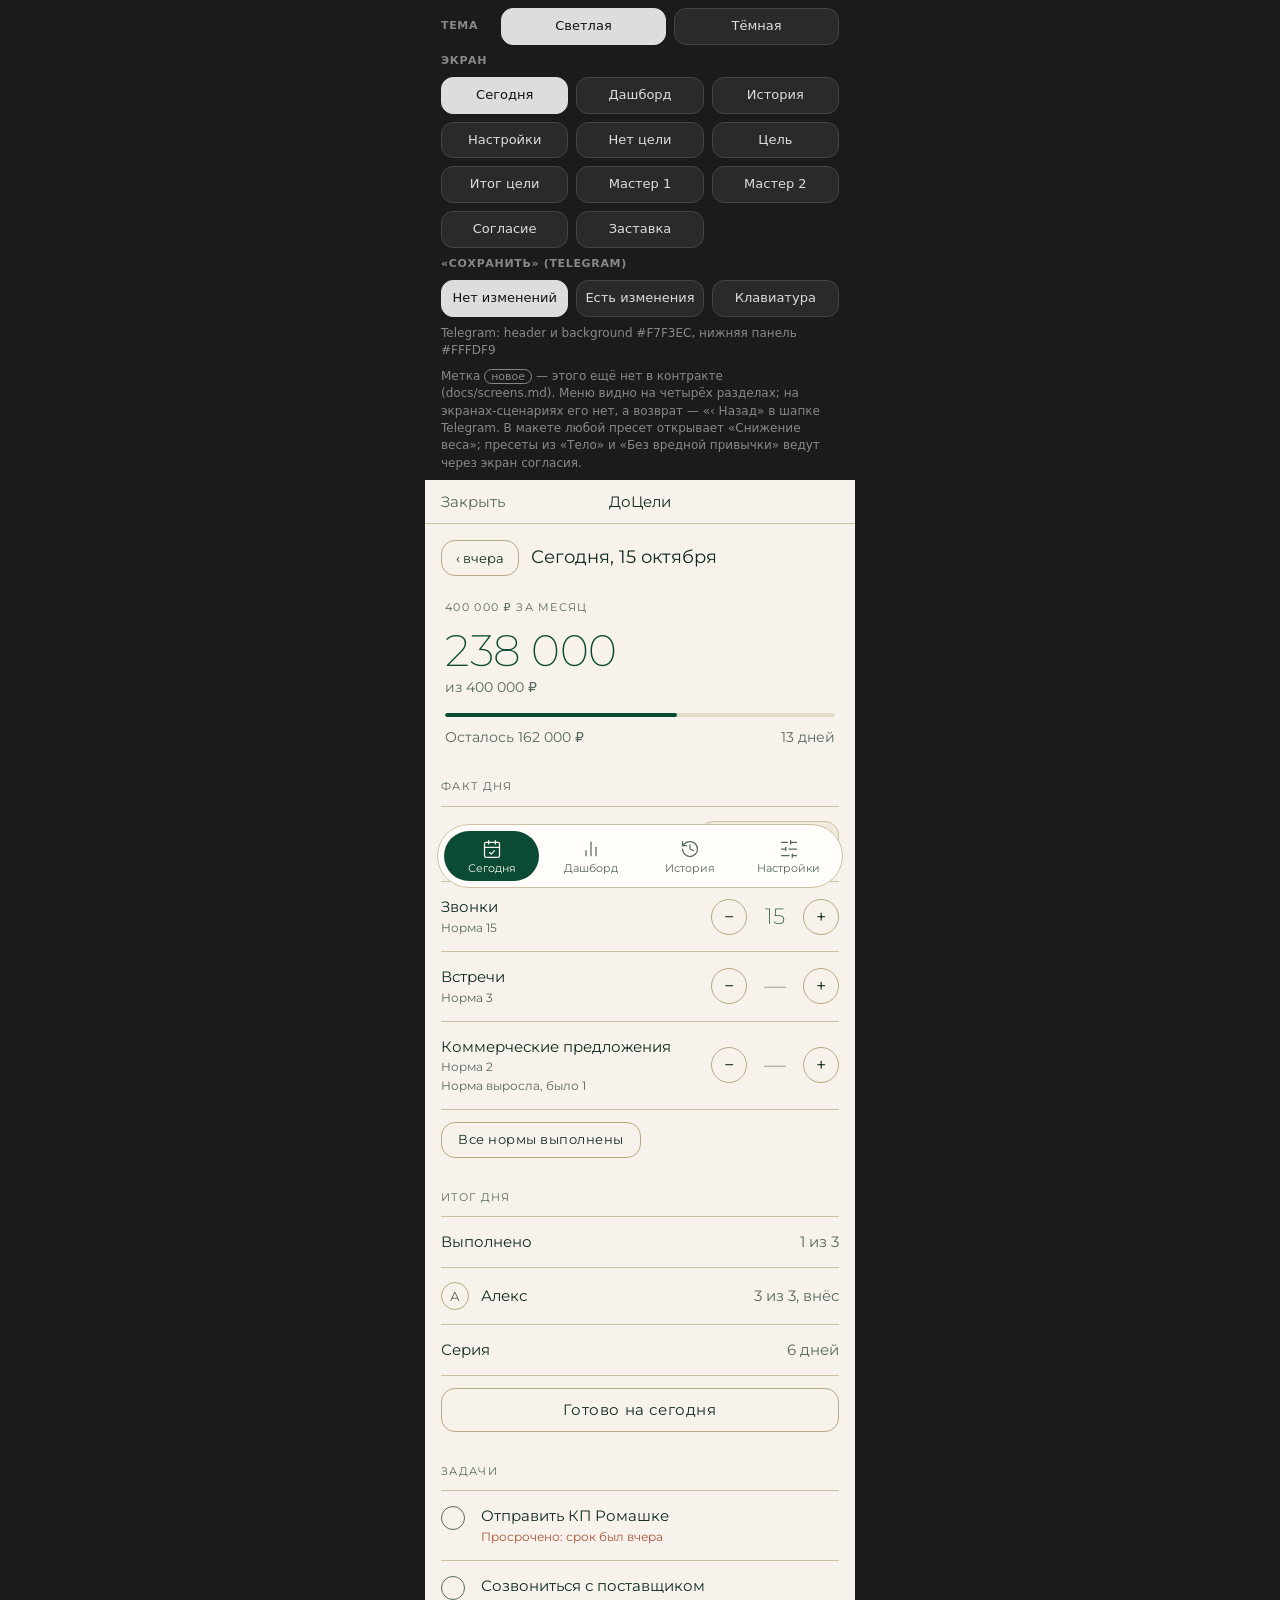
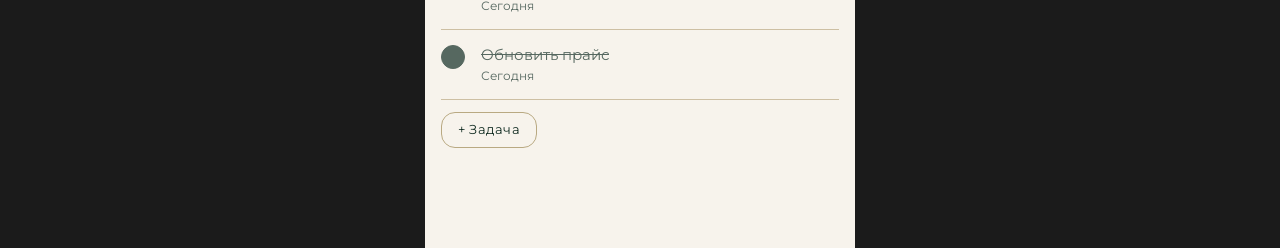
==== commit fc9aade9: "Макет дизайна v7: разделы без плашек, MainButton «Сохранить», пресет «Снижение веса» (dev/design/)" ====
--- a/dev/design/index.html
+++ b/dev/design/index.html
@@ -16,8 +16,15 @@
   Шрифты локальные (fonts/*.woff2, font-display: swap), внешних запросов нет.
   Метка «новое» — то, чего ещё нет в docs/screens.md (в приложение метки не переносить).
 
-  Каркас v6: закреплённое меню-пилюля (4 вкладки из docs/screens.md §1), на экранах-сценариях меню скрыто, «Назад» — Telegram.WebApp.BackButton.
-  Плашки 20px, кнопки и поля 14px, меню — пилюля. Тени только у всплывающего «Сохранено». Просрочка — единственный тёплый цвет (--warn).
+  Каркас v7: закреплённое меню-пилюля (4 вкладки из docs/screens.md §1), на экранах-сценариях меню скрыто, «Назад» — Telegram.WebApp.BackButton.
+  Разделов-плашек нет: раздел лежит на фоне страницы — заголовок мелкими заглавными, под ним строки с тонкими разделителями, между разделами 32px.
+  Кнопки и поля 14px, меню — пилюля. Тени только у всплывающего «Сохранено». Просрочка — единственный тёплый цвет (--warn).
+
+  «Сохранить» — родная MainButton Telegram (docs/screens.md), на странице её нет. В макете она нарисована в имитации нижней панели Telegram
+  (цвет панели = setBottomBarColor), под меню; при открытой клавиатуре меню скрыто, кнопка над клавиатурой. Цвета кнопки для обеих тем:
+    Светлая:  Telegram.WebApp.MainButton.setParams({ text: 'Сохранить', color: '#0B4A33', text_color: '#F7F3EC' });
+    Тёмная:   Telegram.WebApp.MainButton.setParams({ text: 'Сохранить', color: '#E0D3B8', text_color: '#121614' });
+  MainButton.show() — только на «Сегодня» при несохранённом; hide() — после сохранения и на других экранах.
 -->
 <style>
 /* ===== Шрифт: Montserrat 200–400, два файла (кириллица 23,8 КБ + латиница 38,0 КБ = 61,8 КБ) ===== */
@@ -62,7 +69,10 @@
   max-width:430px;margin:0 auto;min-height:100vh;position:relative;padding-bottom:calc(var(--pb) + env(safe-area-inset-bottom,0px));color:var(--text);background:var(--bg);font-family:var(--f-body);font-weight:400;font-feature-settings:"lnum";overflow-x:clip}
 /* меню 64 + отступ 12 + воздух 24; при несохранённом ещё кнопка 48 + зазор 8 */
 .phone[data-nav="on"]{--pb:calc(var(--nav-h) + 36px)}
-.phone[data-nav="on"].dirty{--pb:calc(var(--nav-h) + 92px)}
+/* + нижняя панель Telegram с MainButton (8 + 48 + 8) */
+.phone[data-nav="on"].dirty{--pb:calc(var(--nav-h) + 76px)}
+/* клавиатура 260 + панель с MainButton 64 + воздух */
+.phone.kbd{--pb:360px}
 
 /* имитация шапки Telegram: слева «Закрыть» или «‹ Назад» */
 .tghead{position:sticky;top:0;z-index:5;display:grid;grid-template-columns:1fr auto 1fr;align-items:center;min-height:44px;padding:0 16px;background:var(--tg-head);font-size:15px;border-bottom:1px solid var(--line)}
@@ -72,21 +82,21 @@
 .tgb.close{color:var(--muted);cursor:default}
 
 .wrap{padding:8px 16px 0}
-.sec{margin-top:30px}
+.sec{margin-top:32px}
 .top{margin-top:16px;padding:0 4px}
 .title{font:400 22px/1.25 var(--f-disp);margin:16px 4px 0;overflow-wrap:anywhere}
 h2{font:400 18px/1.3 var(--f-disp);overflow-wrap:anywhere}
-.cap{font:400 11px/1.3 var(--f-body);letter-spacing:.12em;text-transform:uppercase;color:var(--muted);margin:0 4px 10px}
+.cap{font:400 11px/1.3 var(--f-body);letter-spacing:.12em;text-transform:uppercase;color:var(--muted);margin:0 0 12px}
 .top .cap{margin:0}
 .muted{color:var(--muted)}
 .small{font-size:13px;line-height:1.5}
 .sub{font-size:12px;line-height:1.4;color:var(--muted);margin-top:2px}
 .lbl{display:block;font-size:12px;line-height:1.3;color:var(--muted);margin-bottom:6px}
 
-/* плашка: один раздел = одна плашка, внутри строки с тонкими разделителями */
-.card{background:var(--card);border-radius:20px;padding:4px 20px}
-.card.box{padding:20px}
-.rows>*+*{border-top:1px solid var(--line)}
+/* раздел без плашки: лежит на фоне страницы; строки отделены тонкой линией (1px) сверху и снизу списка */
+.card,.card.box{padding:0}
+.rows>*{border-top:1px solid var(--line)}
+.rows>*:last-child{border-bottom:1px solid var(--line)}
 
 .num{font-family:var(--f-disp);font-weight:var(--hero-w);color:var(--accent);font-variant-numeric:lining-nums}
 .hero{font-size:var(--hero);line-height:1.1;letter-spacing:-.01em;margin-top:12px}
@@ -115,7 +125,13 @@
 .btn.sec{min-height:44px;padding:10px 16px;background:transparent;color:var(--text);border:1px solid var(--line-btn)}
 .btn[disabled]{opacity:.35;cursor:default}
 .stack{display:grid;gap:8px;margin-top:12px}
-.card>.btn{margin:8px 0 16px;width:100%}
+/* компактная вторичная кнопка: по ширине текста, 36px */
+.btn.compact{display:inline-flex;width:auto;min-height:36px;height:36px;padding:0 16px;font-size:13px;border-radius:14px}
+.btn.fin{min-height:44px;height:44px;padding:0 16px}
+.mt{margin-top:12px}
+/* кнопка-ссылка: настоящая button, вид текстовой ссылки, зона нажатия 44px */
+.linkbtn{display:inline-flex;align-items:center;min-height:44px;padding:0;background:none;border:0;color:var(--accent);font:400 15px/1.3 var(--f-body);text-decoration:underline;text-underline-offset:4px;cursor:pointer;touch-action:manipulation}
+.av{flex:none;width:28px;height:28px;border-radius:50%;border:1px solid var(--line-btn);display:flex;align-items:center;justify-content:center;font-size:13px;color:var(--muted)}
 .undo{display:flex;justify-content:space-between;align-items:center;gap:12px;margin-top:12px;padding:6px 6px 6px 16px;border-radius:14px;background:var(--soft)}
 
 .task{display:flex;gap:16px;align-items:flex-start;padding:14px 0}
@@ -126,15 +142,23 @@
 .task>div{min-width:0}
 
 /* закреплённый низ: «Сохранить» над меню-пилюлей; всплывающее «Сохранено» над ними */
-.dock{position:fixed;left:0;right:0;bottom:0;z-index:8;max-width:430px;margin:0 auto;padding:0 12px calc(12px + env(safe-area-inset-bottom,0px));display:flex;flex-direction:column;gap:8px;pointer-events:none}
+.dock{position:fixed;left:0;right:0;bottom:0;z-index:8;max-width:430px;margin:0 auto;display:flex;flex-direction:column;pointer-events:none}
 .dock>*{pointer-events:auto}
-.nav{display:flex;gap:4px;height:var(--nav-h);padding:6px;border-radius:99px;background:var(--card);border:1px solid var(--line)}
-.phone:not([data-nav="on"]) .nav{display:none}
+.nav{display:flex;gap:4px;height:var(--nav-h);padding:6px;border-radius:99px;background:var(--card);border:1px solid var(--line);margin:0 12px calc(12px + env(safe-area-inset-bottom,0px))}
+.phone.dirty .nav{margin-bottom:8px}
+.phone:not([data-nav="on"]) .nav,.phone.kbd .nav{display:none}
+.toast{margin-bottom:8px}
+/* имитация нижней панели Telegram с родной MainButton «Сохранить» */
+.tgbar{padding:8px 12px calc(8px + env(safe-area-inset-bottom,0px));background:var(--card);border-top:1px solid var(--line)}
+.phone.kbd .tgbar{padding-bottom:8px}
+.mainbtn{display:flex;align-items:center;justify-content:center;width:100%;height:48px;border:0;border-radius:12px;background:var(--btn-bg);color:var(--btn-ink);font:400 15px/1 var(--f-body);letter-spacing:.04em;cursor:pointer}
+/* цифровая клавиатура — серая область */
+.kbdbox{height:260px;display:flex;align-items:center;justify-content:center;background:#D2D4DA;color:#6b6e76;font-size:13px}
+[data-theme="dark"] .kbdbox{background:#2B2D31;color:#8b8e96}
 .tab{flex:1 1 0;min-width:0;display:flex;flex-direction:column;align-items:center;justify-content:center;gap:4px;padding:0 2px;border:0;border-radius:99px;background:transparent;color:var(--muted);font:400 11px/1 var(--f-body);cursor:pointer;touch-action:manipulation}
 .tab svg{width:20px;height:20px;fill:none;stroke:currentColor;stroke-width:1.5;stroke-linecap:round;stroke-linejoin:round}
 .tab[aria-current="page"]{background:var(--btn-bg);color:var(--btn-ink)}
 .toast{align-self:center;background:var(--btn-bg);color:var(--btn-ink);padding:12px 20px;border-radius:99px;box-shadow:var(--pop-shadow)}
-
 .hrow{padding:16px 0}
 .hist-top{display:flex;justify-content:space-between;align-items:baseline;gap:16px}
 .hist-top .t{min-width:0;overflow-wrap:anywhere}
@@ -178,6 +202,17 @@
 .chk input:checked::after{content:"";width:10px;height:5px;border-left:2px solid var(--btn-ink);border-bottom:2px solid var(--btn-ink);transform:rotate(-45deg) translate(1px,-1px)}
 .chk span{min-width:0;font-size:14px;line-height:1.45}
 .chk a{color:var(--accent);text-underline-offset:3px}
+/* задача пресета: галочка + название, под ним подпись и «−/+» */
+.pr{display:flex;align-items:flex-start;gap:12px;padding:14px 0}
+.pr input{appearance:none;-webkit-appearance:none;flex:none;width:24px;height:24px;margin:1px 0 0;border-radius:7px;border:1.5px solid var(--muted);background:transparent;cursor:pointer;display:grid;place-content:center}
+.pr input:checked{background:var(--btn-bg);border-color:var(--btn-bg)}
+.pr input:checked::after{content:"";width:10px;height:5px;border-left:2px solid var(--btn-ink);border-bottom:2px solid var(--btn-ink);transform:rotate(-45deg) translate(1px,-1px)}
+.pr-body{flex:1;min-width:0}
+.pr-t{font-size:14px;line-height:1.45;overflow-wrap:anywhere}
+.pr-ctl{display:flex;align-items:center;justify-content:space-between;gap:12px;margin-top:8px}
+.pr-ctl .sub{margin:0;min-width:0}
+.pr-st{display:flex;align-items:center;gap:8px;flex:none}
+.pr.off .pr-t,.pr.off .pr-ctl{opacity:.4}
 
 /* «Нет активной цели»: цветок тонкой линией */
 .empty-state{display:flex;flex-direction:column;align-items:center;text-align:center;padding:40px 0 8px}
@@ -206,7 +241,6 @@
 </div>
 <div class="sw" id="viewSw" role="group" aria-label="Экран"><b>Экран</b>
   <button data-v="today" aria-pressed="true">Сегодня</button>
-  <button data-v="today-dirty" aria-pressed="false">Сегодня: «Сохранить»</button>
   <button data-v="dashboard" aria-pressed="false">Дашборд</button>
   <button data-v="history" aria-pressed="false">История</button>
   <button data-v="settings" aria-pressed="false">Настройки</button>
@@ -218,6 +252,11 @@
   <button data-v="consent" aria-pressed="false">Согласие</button>
   <button data-v="load" aria-pressed="false">Заставка</button>
 </div>
+<div class="sw" id="stateSw" role="group" aria-label="Сохранить на экране Сегодня" style="display:grid;grid-template-columns:repeat(3,1fr)"><b style="grid-column:1/-1;flex:none">«Сохранить» (Telegram)</b>
+  <button data-s="none" aria-pressed="true">Нет изменений</button>
+  <button data-s="dirty" aria-pressed="false">Есть изменения</button>
+  <button data-s="kbd" aria-pressed="false">Клавиатура</button>
+</div>
 <div class="sw-note" id="tgNote"></div>
 <div class="sw-note" style="padding-top:0">Метка <span style="border:1px solid #888;border-radius:99px;padding:0 6px;font-size:11px">новое</span> — этого ещё нет в контракте (docs/screens.md). Меню видно на четырёх разделах; на экранах-сценариях его нет, а возврат — «‹ Назад» в шапке Telegram. В макете любой пресет открывает «Снижение веса»; пресеты из «Тело» и «Без вредной привычки» ведут через экран согласия.</div>
 
@@ -249,36 +288,31 @@
 
     <section class="sec">
       <h2 class="cap">Факт дня</h2>
-      <div class="card rows" id="rows">
+      <div class="rows" id="rows">
         <div class="row" id="sumRow"><label for="sum">Сколько сейчас, ₽</label><input class="in" id="sum" inputmode="numeric" value="238000"></div>
       </div>
+      <button class="btn sec compact mt" type="button" id="btnAll">Все нормы выполнены</button>
+      <div class="undo" id="undo" hidden><span>Нормы выполнены</span><button class="pill" type="button" id="btnUndo">Отменить</button></div>
     </section>
 
     <section class="sec">
       <h2 class="cap">Итог дня</h2>
-      <div class="card rows">
-        <div class="row"><span class="row-main">Выполнено</span><span class="v" id="doneN">1 из 3, 33 %</span></div>
-        <div class="row"><span class="row-main">Внесено</span><span class="v" id="dayState">1 из 3 действий</span></div>
-        <div class="row"><span class="row-main">Алекс</span><span class="v">внёс все 3 из 3</span></div>
+      <div class="rows">
+        <div class="row"><span class="row-main">Выполнено</span><span class="v" id="doneN">1 из 3</span></div>
+        <div class="row"><span class="av" aria-hidden="true">А</span><span class="row-main">Алекс</span><span class="v">3 из 3, внёс</span></div>
         <div class="row"><span class="row-main">Серия</span><span class="v">6 дней</span></div>
       </div>
-      <div class="stack">
-        <button class="btn sec" type="button" id="btnFinish">Готово на сегодня</button>
-        <button class="btn sec" type="button" id="btnAll">Все нормы выполнены</button>
-      </div>
-      <div class="undo" id="undo" hidden><span>Нормы выполнены</span><button class="pill" type="button" id="btnUndo">Отменить</button></div>
+      <button class="btn sec fin mt" type="button" id="btnFinish">Готово на сегодня</button>
     </section>
 
     <section class="sec">
       <h2 class="cap">Задачи</h2>
-      <div class="card">
-        <div class="rows">
-          <div class="task late"><button class="tick" type="button" aria-label="Отметить выполненной"></button><div><div class="t">Отправить КП Ромашке</div><div class="sub">Просрочено: срок был вчера</div></div></div>
-          <div class="task"><button class="tick" type="button" aria-label="Отметить выполненной"></button><div><div class="t">Созвониться с поставщиком</div><div class="sub">Сегодня</div></div></div>
-          <div class="task done"><button class="tick" type="button" aria-label="Отметить выполненной"></button><div><div class="t">Обновить прайс</div><div class="sub">Сегодня</div></div></div>
-        </div>
-        <button class="btn sec" type="button">+ Задача</button>
-      </div>
+      <div class="rows">
+        <div class="task late"><button class="tick" type="button" aria-label="Отметить выполненной"></button><div><div class="t">Отправить КП Ромашке</div><div class="sub">Просрочено: срок был вчера</div></div></div>
+        <div class="task"><button class="tick" type="button" aria-label="Отметить выполненной"></button><div><div class="t">Созвониться с поставщиком</div><div class="sub">Сегодня</div></div></div>
+        <div class="task done"><button class="tick" type="button" aria-label="Отметить выполненной"></button><div><div class="t">Обновить прайс</div><div class="sub">Сегодня</div></div></div>
+      </div>
+      <button class="btn sec compact mt" type="button">+ Задача</button>
     </section>
   </main>
 
@@ -337,13 +371,17 @@
   <!-- Закреплённый низ: «Сохранить» (только при несохранённом) над меню. Меню — 4 вкладки из docs/screens.md §1; иконки Lucide, линия 1.5. -->
   <div class="dock">
     <div class="toast" id="toast" hidden>Сохранено</div>
-    <button class="btn primary" type="button" id="btnSave" hidden>Сохранить</button>
     <nav class="nav" aria-label="Разделы">
       <button class="tab" type="button" data-tab="today"><svg viewBox="0 0 24 24" aria-hidden="true"><path d="M8 2v4"/><path d="M16 2v4"/><rect width="18" height="18" x="3" y="4" rx="2"/><path d="M3 10h18"/><path d="m9 16 2 2 4-4"/></svg><span>Сегодня</span></button>
       <button class="tab" type="button" data-tab="dashboard"><svg viewBox="0 0 24 24" aria-hidden="true"><line x1="18" x2="18" y1="20" y2="10"/><line x1="12" x2="12" y1="20" y2="4"/><line x1="6" x2="6" y1="20" y2="14"/></svg><span>Дашборд</span></button>
       <button class="tab" type="button" data-tab="history"><svg viewBox="0 0 24 24" aria-hidden="true"><path d="M3 12a9 9 0 1 0 9-9 9.75 9.75 0 0 0-6.74 2.74L3 8"/><path d="M3 3v5h5"/><path d="M12 7v5l4 2"/></svg><span>История</span></button>
       <button class="tab" type="button" data-tab="settings"><svg viewBox="0 0 24 24" aria-hidden="true"><line x1="21" x2="14" y1="4" y2="4"/><line x1="10" x2="3" y1="4" y2="4"/><line x1="21" x2="12" y1="12" y2="12"/><line x1="8" x2="3" y1="12" y2="12"/><line x1="21" x2="16" y1="20" y2="20"/><line x1="12" x2="3" y1="20" y2="20"/><line x1="14" x2="14" y1="2" y2="6"/><line x1="8" x2="8" y1="10" y2="14"/><line x1="16" x2="16" y1="18" y2="22"/></svg><span>Настройки</span></button>
     </nav>
+    <!-- Имитация нижней панели Telegram (рисует сам Telegram). «Сохранить» — Telegram.WebApp.MainButton, см. комментарий в начале файла. -->
+    <div class="tgbar" id="tgbar" hidden>
+      <button class="mainbtn" type="button" id="btnSave">Сохранить</button>
+    </div>
+    <div class="kbdbox" id="kbdbox" hidden>цифровая клавиатура</div>
   </div>
 
   <!-- ===== ЗАСТАВКА ===== -->
@@ -377,10 +415,10 @@
     </section>
     <section class="sec">
       <h2 class="cap">Бета</h2>
-      <div class="card">
-        <div class="rows"><div class="row"><span class="row-main">Версия</span><span class="v">0.1 (макет)</span></div></div>
+      <div class="rows"><div class="row"><span class="row-main">Версия</span><span class="v">0.1 (макет)</span></div></div>
+      <div class="stack">
         <button class="btn sec" type="button">Скопировать отчёт</button>
-        <button class="btn sec" type="button" style="margin-top:0">Сообщить о проблеме</button>
+        <button class="btn sec" type="button">Сообщить о проблеме</button>
       </div>
     </section>
   </main>
@@ -516,7 +554,7 @@
           <div><label class="lbl" for="mFrom">Старт</label><input class="in" id="mFrom" value="80" inputmode="decimal"></div>
           <div><label class="lbl" for="mTo">Цель</label><input class="in" id="mTo" value="77" inputmode="decimal"></div>
         </div>
-        <div class="fld"><label class="lbl">Способ ввода</label><input class="in" value="Текущее значение" disabled></div>
+        <div class="fld"><label class="lbl">Способ ввода</label><input class="in" value="Текущее значение" disabled><div class="hint">Раз в неделю, утром натощак</div></div>
         <div class="fld"><span class="lbl">Старт цели</span>
           <div class="seg"><button type="button" aria-pressed="true">Сегодня</button><button type="button" aria-pressed="false">Завтра</button><button type="button" aria-pressed="false">Другая дата</button></div></div>
         <div class="fld"><span class="lbl">Длина периода</span>
@@ -532,38 +570,58 @@
     </section>
 
     <section class="sec">
-      <h2 class="cap">Норма и минимум в тяжёлый день<span class="new">новое</span></h2>
-      <div class="card rows">
-        <div class="row"><div class="row-main"><div class="t">Шаги</div><div class="sub">Минимум 4 000</div></div>
-          <button class="step" type="button" data-s="-500" aria-label="Минус">−</button><div class="row-val done">8 000</div><button class="step" type="button" data-s="500" aria-label="Плюс">+</button></div>
-        <div class="row"><div class="row-main"><div class="t">Записать всё, что съел</div><div class="sub">Раз в день, минимум — записать хотя бы ужин</div></div>
-          <button class="step" type="button" data-s="-1" aria-label="Минус">−</button><div class="row-val done">1</div><button class="step" type="button" data-s="1" aria-label="Плюс">+</button></div>
-        <div class="row"><div class="row-main"><div class="t">Белок в каждом приёме пищи (≈30 г)</div><div class="sub">Приёмов в день, минимум — 1</div></div>
-          <button class="step" type="button" data-s="-1" aria-label="Минус">−</button><div class="row-val done">3</div><button class="step" type="button" data-s="1" aria-label="Плюс">+</button></div>
-        <div class="row"><div class="row-main"><div class="t">Приседания</div><div class="sub">Минимум 5</div></div>
-          <button class="step" type="button" data-s="-5" aria-label="Минус">−</button><div class="row-val done">30</div><button class="step" type="button" data-s="5" aria-label="Плюс">+</button></div>
-      </div>
-    </section>
-
-    <section class="sec">
-      <h2 class="cap">Разовые задачи</h2>
-      <div class="card rows">
+      <h2 class="cap">Ежедневные задачи<span class="new">новое</span></h2>
+      <div class="rows">
+        <div class="pr"><input type="checkbox" checked aria-label="Включить задачу"><div class="pr-body"><div class="pr-t">Прогулка на улице</div>
+          <div class="pr-ctl"><span class="sub">шагов в день</span><div class="pr-st"><button class="step" type="button" data-s="-500" aria-label="Минус">−</button><div class="row-val done">8 000</div><button class="step" type="button" data-s="500" aria-label="Плюс">+</button></div></div></div></div>
+        <div class="pr"><input type="checkbox" checked aria-label="Включить задачу"><div class="pr-body"><div class="pr-t">Тренировка</div>
+          <div class="pr-ctl"><span class="sub">минут в день</span><div class="pr-st"><button class="step" type="button" data-s="-5" aria-label="Минус">−</button><div class="row-val done">30</div><button class="step" type="button" data-s="5" aria-label="Плюс">+</button></div></div></div></div>
+        <div class="pr"><input type="checkbox" checked aria-label="Включить задачу"><div class="pr-body"><div class="pr-t">Калории за день по приложению-счётчику</div>
+          <div class="pr-ctl"><span class="sub">не больше, ккал<span class="new">новое</span></span><div class="pr-st"><button class="step" type="button" data-s="-50" aria-label="Минус">−</button><div class="row-val done">1 800</div><button class="step" type="button" data-s="50" aria-label="Плюс">+</button></div></div></div></div>
+        <div class="pr"><input type="checkbox" checked aria-label="Включить задачу"><div class="pr-body"><div class="pr-t">Белок в каждом приёме пищи (~30 г)</div>
+          <div class="pr-ctl"><span class="sub">приёмов в день</span><div class="pr-st"><button class="step" type="button" data-s="-1" aria-label="Минус">−</button><div class="row-val done">3</div><button class="step" type="button" data-s="1" aria-label="Плюс">+</button></div></div></div></div>
+        <div class="pr"><input type="checkbox" checked aria-label="Включить задачу"><div class="pr-body"><div class="pr-t">Овощи и фрукты, порции по 80 г</div>
+          <div class="pr-ctl"><span class="sub">порций в день</span><div class="pr-st"><button class="step" type="button" data-s="-1" aria-label="Минус">−</button><div class="row-val done">5</div><button class="step" type="button" data-s="1" aria-label="Плюс">+</button></div></div></div></div>
+        <div class="pr"><input type="checkbox" checked aria-label="Включить задачу"><div class="pr-body"><div class="pr-t">Стакан воды перед едой</div>
+          <div class="pr-ctl"><span class="sub">раз в день</span><div class="pr-st"><button class="step" type="button" data-s="-1" aria-label="Минус">−</button><div class="row-val done">3</div><button class="step" type="button" data-s="1" aria-label="Плюс">+</button></div></div></div></div>
+        <div class="pr"><input type="checkbox" checked aria-label="Включить задачу"><div class="pr-body"><div class="pr-t">Отказаться от одной «вредности»</div>
+          <div class="pr-ctl"><span class="sub">раз в день</span><div class="pr-st"><button class="step" type="button" data-s="-1" aria-label="Минус">−</button><div class="row-val done">1</div><button class="step" type="button" data-s="1" aria-label="Плюс">+</button></div></div></div></div>
+        <div class="pr"><input type="checkbox" checked aria-label="Включить задачу"><div class="pr-body"><div class="pr-t">Собрать красивую тарелку</div>
+          <div class="pr-ctl"><span class="sub">раз в день</span><div class="pr-st"><button class="step" type="button" data-s="-1" aria-label="Минус">−</button><div class="row-val done">1</div><button class="step" type="button" data-s="1" aria-label="Плюс">+</button></div></div></div></div>
+        <div class="pr"><input type="checkbox" checked aria-label="Включить задачу"><div class="pr-body"><div class="pr-t">Сон 7+ часов</div>
+          <div class="pr-ctl"><span class="sub">раз в день</span><div class="pr-st"><button class="step" type="button" data-s="-1" aria-label="Минус">−</button><div class="row-val done">1</div><button class="step" type="button" data-s="1" aria-label="Плюс">+</button></div></div></div></div>
+        <div class="pr"><input type="checkbox" checked aria-label="Включить задачу"><div class="pr-body"><div class="pr-t">Записать успех дня или снять видео о дне</div>
+          <div class="pr-ctl"><span class="sub">раз в день</span><div class="pr-st"><button class="step" type="button" data-s="-1" aria-label="Минус">−</button><div class="row-val done">1</div><button class="step" type="button" data-s="1" aria-label="Плюс">+</button></div></div></div></div>
+      </div>
+    </section>
+
+    <section class="sec">
+      <h2 class="cap">Разовые задачи<span class="new">новое</span></h2>
+      <div class="rows">
+        <label class="chk"><input type="checkbox" checked><span>Купить шорты, майку и кроссовки</span></label>
+        <label class="chk"><input type="checkbox" checked><span>Купить коврик</span></label>
+        <label class="chk"><input type="checkbox" checked><span>Скачать приложение для подсчёта калорий</span></label>
         <label class="chk"><input type="checkbox" checked><span>Купить кухонные и напольные весы</span></label>
-        <label class="chk"><input type="checkbox" checked><span>Рассчитать свою норму калорий</span></label>
+        <label class="chk"><input type="checkbox" checked><span>Рассчитать норму калорий и белка на сайте</span></label>
+        <label class="chk"><input type="checkbox" checked><span>Сделать фото «до» и замеры</span></label>
+        <label class="chk"><input type="checkbox" checked><span>Составить меню на неделю</span></label>
         <label class="chk"><input type="checkbox" checked><span>Убрать сладкое с видных мест</span></label>
-        <label class="chk"><input type="checkbox" checked><span>Заготовить еду на 2–3 дня</span></label>
-        <details class="why">
-          <summary><span>Почему такие цифры<span class="new">новое</span></span></summary>
-          <p>Безопасный темп — 0,5–1 кг в неделю (CDC, NIH). Взяли середину, около 0,7 кг: −3 кг за 30 дней. Вес скачет на 1–2 кг за день из-за воды и соли, поэтому вносите его раз в неделю, в один день, утром натощак. Приседания и белок нужны, чтобы уходил жир, а не мышцы.</p>
-        </details>
-      </div>
+        <label class="chk"><input type="checkbox" checked><span>Найти напарника</span></label>
+      </div>
+    </section>
+
+    <section class="sec">
+      <h2 class="cap">О пресете<span class="new">новое</span></h2>
+      <p class="small muted">Безопасный темп — 0,5–1 кг в неделю (CDC, NIH), взяли ~0,7: −3 кг за 30 дней. Калории считайте в приложении-счётчике, а сюда вносите итог дня. Вес скачет на 1–2 кг из-за воды и соли, поэтому вносите его раз в неделю.</p>
     </section>
 
     <section class="sec">
       <h2 class="cap">Важно<span class="new">новое</span></h2>
-      <div class="card box small">Нормы усреднённые и рассчитаны на здорового взрослого. Это не медицинская рекомендация. Перед стартом посоветуйтесь с врачом или тренером, особенно если есть хронические болезни, беременность, травмы или вы принимаете лекарства.</div>
-      <div class="stack"><button class="btn sec" type="button">Рассчитать свою норму<span class="new">новое</span></button></div>
-    </section>
+      <p class="small">Нормы усреднённые и рассчитаны на здорового взрослого. Это не медицинская рекомендация. Перед стартом посоветуйтесь с врачом или тренером, особенно если есть хронические болезни, беременность, травмы или вы принимаете лекарства. Не опускайте калорийность ниже 1200 ккал (женщины) и 1500 ккал (мужчины) без врача.</p>
+      <div style="margin-top:8px"><button class="linkbtn" type="button">Рассчитать свою норму</button><span class="new">новое</span></div>
+    </section>
+
+    <p class="foot" style="margin-top:32px;margin-left:0;margin-right:0">Цифры в пресете — средние ориентиры для старта. Меняйте их под себя в любой момент.</p>
 
     <div class="stack" style="margin-top:28px"><button class="btn primary" type="button">Готово</button></div>
   </main>
@@ -572,7 +630,7 @@
   <main class="wrap" id="v-consent" hidden>
     <section class="sec" style="margin-top:16px">
       <h2 class="cap">Сведения о здоровье<span class="new">новое</span></h2>
-      <div class="card box">
+      <div>
         <p class="small">В этой цели вы будете вносить сведения о здоровье (вес, привычки). Они видны только вам и участникам вашего кабинета, никому не передаются и не анализируются.</p>
         <label class="chk" style="padding-bottom:0"><input type="checkbox" id="chkHealth"><span>Даю согласие на обработку <a href="#" onclick="return false">сведений о здоровье</a></span></label>
       </div>
@@ -617,7 +675,7 @@
   if(mq&&mq.addEventListener)mq.addEventListener('change',applyTheme);
   document.getElementById('viewSw').addEventListener('click',function(e){
     var v=e.target.getAttribute('data-v');if(!v)return;
-    if(v==='today-dirty'){resetDay();acts[1].v=1;setView('today');render();press('viewSw','data-v','today-dirty');return}
+    kbd=false;
     if(v==='today')resetDay();
     setView(v);
   });
@@ -641,6 +699,7 @@
   [].forEach.call(document.querySelectorAll('#v-m2 .seg'),function(s){
     s.addEventListener('click',function(e){var b=e.target.closest('button');if(!b)return;[].forEach.call(s.children,function(x){x.setAttribute('aria-pressed',x===b?'true':'false')})});
   });
+  document.getElementById('v-m2').addEventListener('change',function(e){var p=e.target.closest('.pr');if(p)p.classList.toggle('off',!e.target.checked)});
   document.getElementById('v-today').addEventListener('click',function(e){var t=e.target.closest('.tick');if(t)t.parentNode.classList.toggle('done')});
 
   /* «Сегодня» */
@@ -655,14 +714,29 @@
         '<button class="step" type="button" data-i="'+i+'" data-d="-1" aria-label="Минус">−</button>'+
         '<div class="row-val'+(a.v===null?' empty':a.v>=a.norm?' done':'')+'">'+(a.v===null?'—':a.v)+'</div>'+
         '<button class="step" type="button" data-i="'+i+'" data-d="1" aria-label="Плюс">+</button>';
-      rows.insertBefore(r,sumRow);
+      rows.appendChild(r);
     });
-    var done=acts.filter(function(a){return a.v!==null&&a.v>=a.norm}).length,entered=acts.filter(function(a){return a.saved!==null}).length;
-    document.getElementById('doneN').textContent=done+' из 3, '+Math.round(done/3*100)+' %';
-    document.getElementById('dayState').textContent=entered===3?'день внесён':entered+' из 3 действий';
+    var done=acts.filter(function(a){return a.v!==null&&a.v>=a.norm}).length;
+    document.getElementById('doneN').textContent=done+' из 3';
     updateSave();
   }
-  function updateSave(){var show=dirty()&&phone.getAttribute('data-view')==='today';document.getElementById('btnSave').hidden=!show;phone.classList.toggle('dirty',show)}
+  /* MainButton «Сохранить»: видна на «Сегодня» при несохранённом; клавиатура скрывает меню, кнопка остаётся над ней */
+  var kbd=false;
+  function updateSave(){
+    var today=phone.getAttribute('data-view')==='today',show=today&&dirty(),k=today&&kbd;
+    document.getElementById('tgbar').hidden=!show;
+    document.getElementById('kbdbox').hidden=!k;
+    phone.classList.toggle('dirty',show);phone.classList.toggle('kbd',k);
+    press('stateSw','data-s',!today?'':k?'kbd':show?'dirty':'none');
+  }
+  document.getElementById('stateSw').addEventListener('click',function(e){
+    var s=e.target.getAttribute('data-s');if(!s)return;
+    resetDay();kbd=false;
+    if(s==='dirty')acts[1].v=1;
+    if(s==='kbd'){kbd=true;sum.value='240000'}
+    setView('today');render();
+    if(s==='kbd')window.scrollTo(0,Math.max(0,sumRow.getBoundingClientRect().top+window.scrollY-120));
+  });
   rows.addEventListener('click',function(e){
     var b=e.target.closest('.step');if(!b)return;
     var a=acts[+b.getAttribute('data-i')],d=+b.getAttribute('data-d');
@@ -671,7 +745,7 @@
   });
   sum.addEventListener('input',render);
   function toast(){var t=document.getElementById('toast');t.hidden=false;clearTimeout(toastT);toastT=setTimeout(function(){t.hidden=true},2000)}
-  function saveDay(){acts.forEach(function(a){a.saved=a.v});savedSum=sum.value;render();toast()}
+  function saveDay(){acts.forEach(function(a){a.saved=a.v});savedSum=sum.value;kbd=false;render();toast()}
   document.getElementById('btnSave').addEventListener('click',saveDay);
   document.getElementById('btnFinish').addEventListener('click',function(){acts.forEach(function(a){if(a.v===null)a.v=0});saveDay()});
   document.getElementById('btnAll').addEventListener('click',function(){
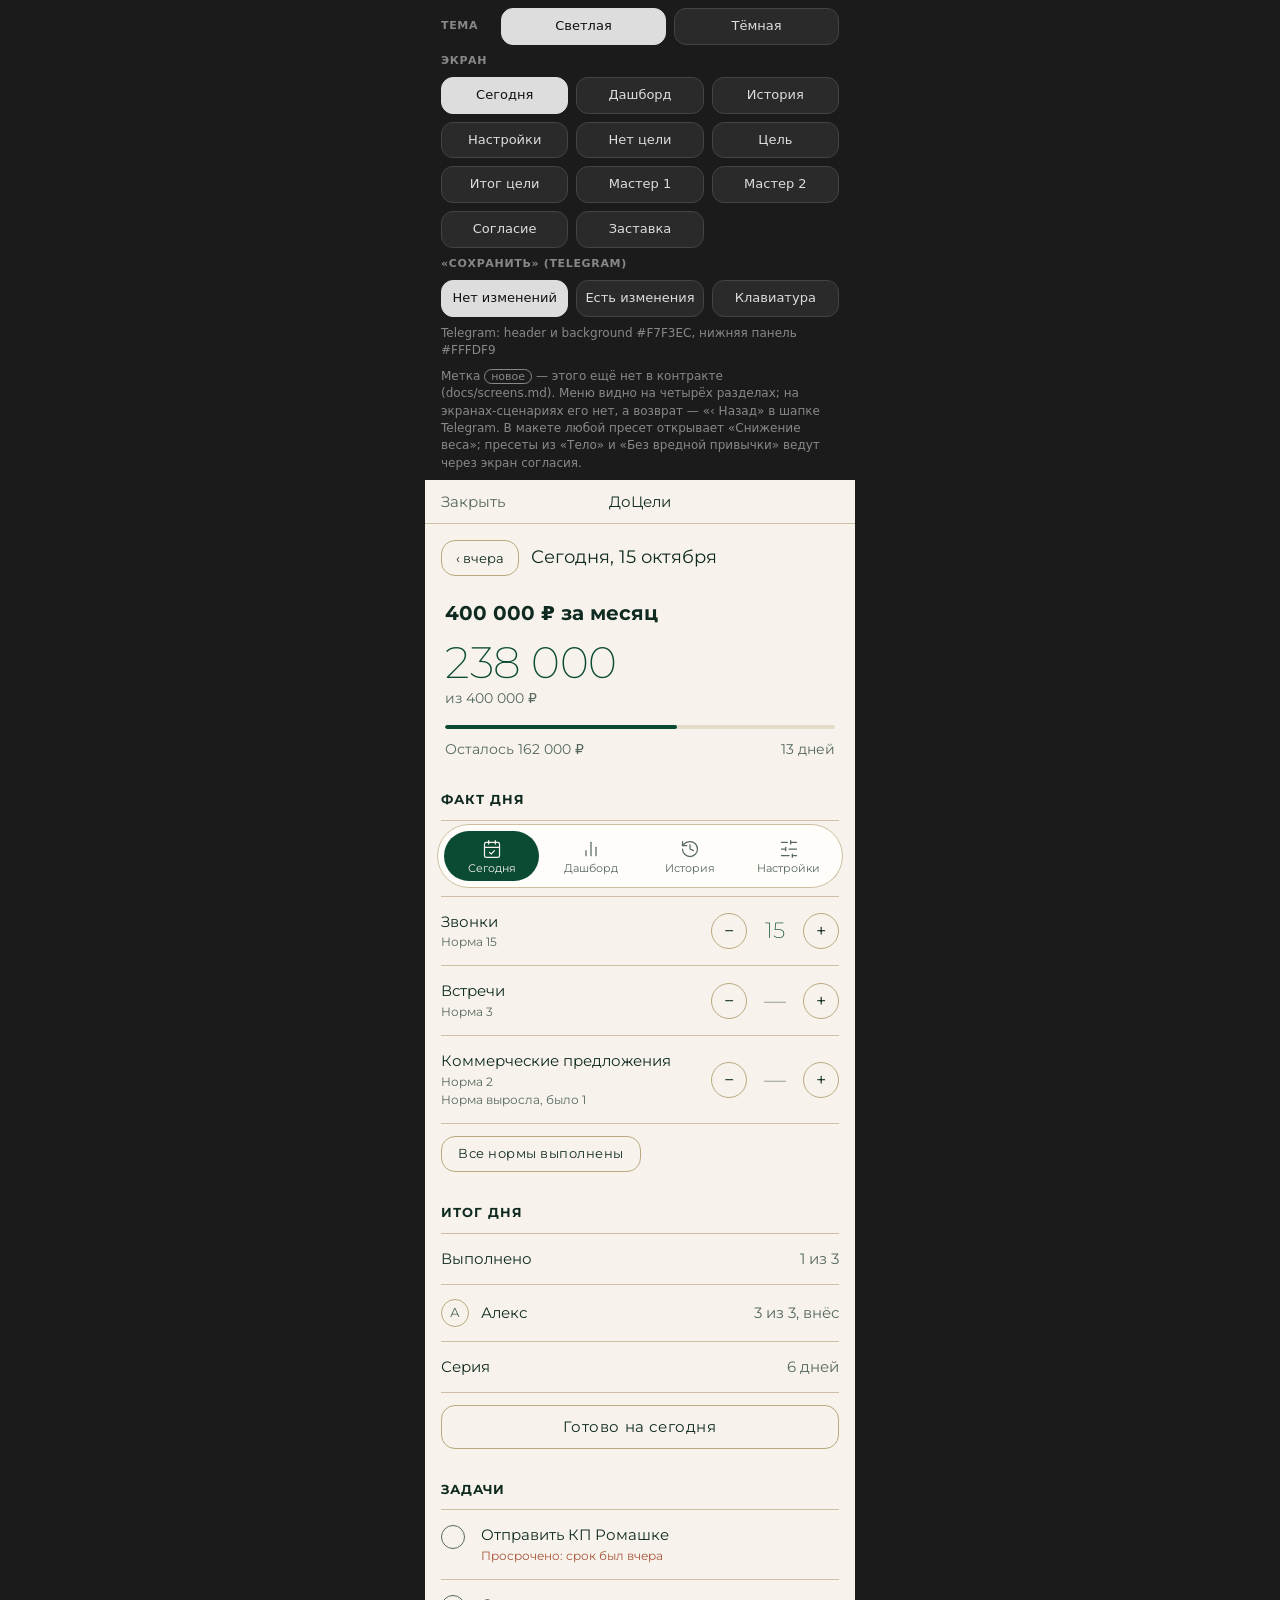
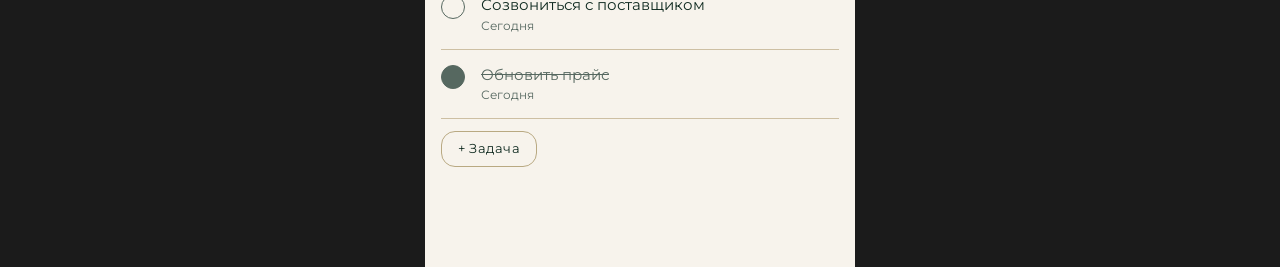
==== commit c335f734: "design: bold section headings and tracker title (v8)" ====
--- a/dev/design/index.html
+++ b/dev/design/index.html
@@ -28,8 +28,8 @@
 -->
 <style>
 /* ===== Шрифт: Montserrat 200–400, два файла (кириллица 23,8 КБ + латиница 38,0 КБ = 61,8 КБ) ===== */
-@font-face{font-family:"Montserrat";font-style:normal;font-weight:200 400;font-display:swap;src:url(fonts/montserrat-cyrillic.woff2) format("woff2");unicode-range:U+0301,U+0400-045F,U+0490-0491,U+04B0-04B1,U+2116}
-@font-face{font-family:"Montserrat";font-style:normal;font-weight:200 400;font-display:swap;src:url(fonts/montserrat-latin.woff2) format("woff2");unicode-range:U+0000-00FF,U+0131,U+0152-0153,U+02BB-02BC,U+02C6,U+02DA,U+02DC,U+0304,U+0308,U+0329,U+2000-206F,U+20AC,U+2122,U+2191,U+2193,U+2212,U+2215,U+FEFF,U+FFFD}
+@font-face{font-family:"Montserrat";font-style:normal;font-weight:200 700;font-display:swap;src:url(fonts/montserrat-cyrillic.woff2) format("woff2");unicode-range:U+0301,U+0400-045F,U+0490-0491,U+04B0-04B1,U+2116}
+@font-face{font-family:"Montserrat";font-style:normal;font-weight:200 700;font-display:swap;src:url(fonts/montserrat-latin.woff2) format("woff2");unicode-range:U+0000-00FF,U+0131,U+0152-0153,U+02BB-02BC,U+02C6,U+02DA,U+02DC,U+0304,U+0308,U+0329,U+2000-206F,U+20AC,U+2122,U+2191,U+2193,U+2212,U+2215,U+FEFF,U+FFFD}
 
 /* ===== THEMES: только переменные. Один блок = одна тема ===== */
 [data-theme="light"]{
@@ -86,7 +86,10 @@
 .top{margin-top:16px;padding:0 4px}
 .title{font:400 22px/1.25 var(--f-disp);margin:16px 4px 0;overflow-wrap:anywhere}
 h2{font:400 18px/1.3 var(--f-disp);overflow-wrap:anywhere}
-.cap{font:400 11px/1.3 var(--f-body);letter-spacing:.12em;text-transform:uppercase;color:var(--muted);margin:0 0 12px}
+/* заголовок раздела — единственный класс .cap на всех экранах (светлая #0F2A20, тёмная #ECE6DC = --text) */
+.cap{font:700 13px/1.3 var(--f-body);letter-spacing:.08em;text-transform:uppercase;color:var(--text);margin:0 0 12px}
+/* название трекера (цели): «Сегодня», «Цель», «Итог цели» */
+.tname{font:700 20px/1.3 var(--f-disp);letter-spacing:0;text-transform:none;color:var(--text);overflow-wrap:anywhere}
 .top .cap{margin:0}
 .muted{color:var(--muted)}
 .small{font-size:13px;line-height:1.5}
@@ -279,7 +282,7 @@
     </div>
 
     <div class="top" style="margin-top:24px">
-      <div class="cap">400 000 ₽ за месяц</div>
+      <div class="tname">400 000 ₽ за месяц</div>
       <div class="num hero">238 000</div>
       <div class="hero-of">из 400 000 ₽</div>
       <div class="bar" role="progressbar" aria-valuenow="238000" aria-valuemin="0" aria-valuemax="400000"><i style="width:59.5%"></i></div>
@@ -425,7 +428,7 @@
 
   <!-- ===== ЦЕЛЬ (S-51), вложенный экран: назад — BackButton Telegram ===== -->
   <main class="wrap" id="v-goal" hidden>
-    <div class="title">Цель</div>
+    <div class="title tname">Цель</div>
     <section class="sec" style="margin-top:20px">
       <h2 class="cap">Можно менять</h2>
       <div class="card box">
@@ -470,7 +473,7 @@
   <main class="wrap" id="v-summary" hidden>
     <div class="top">
       <div class="hist-top"><div class="cap">Итог цели</div><span class="res">Успех</span></div>
-      <h2 style="margin-top:8px">400 000 ₽ за месяц</h2>
+      <h2 class="tname" style="margin-top:8px">400 000 ₽ за месяц</h2>
       <div class="sub">15.09 – 15.10</div>
       <div class="num hero">412 000</div>
       <div class="hero-of">из 400 000 ₽, 103 %</div>
